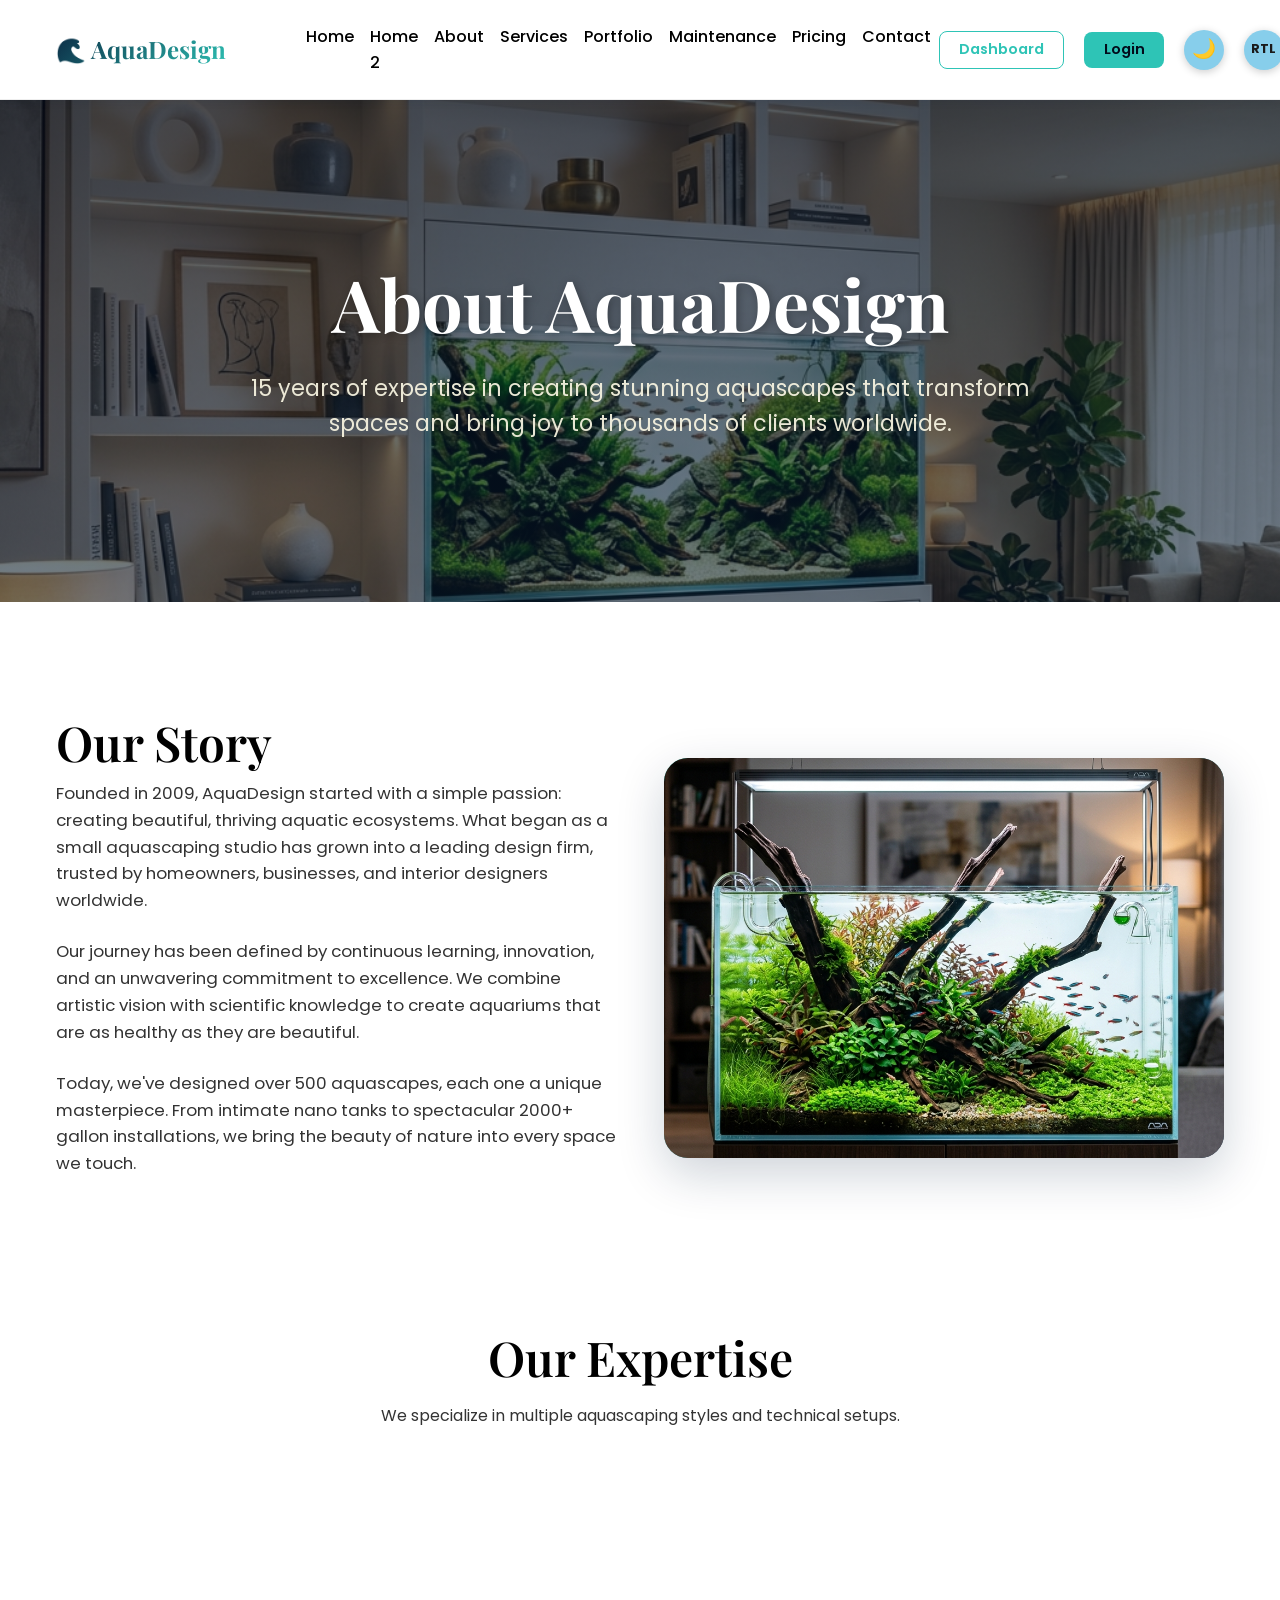
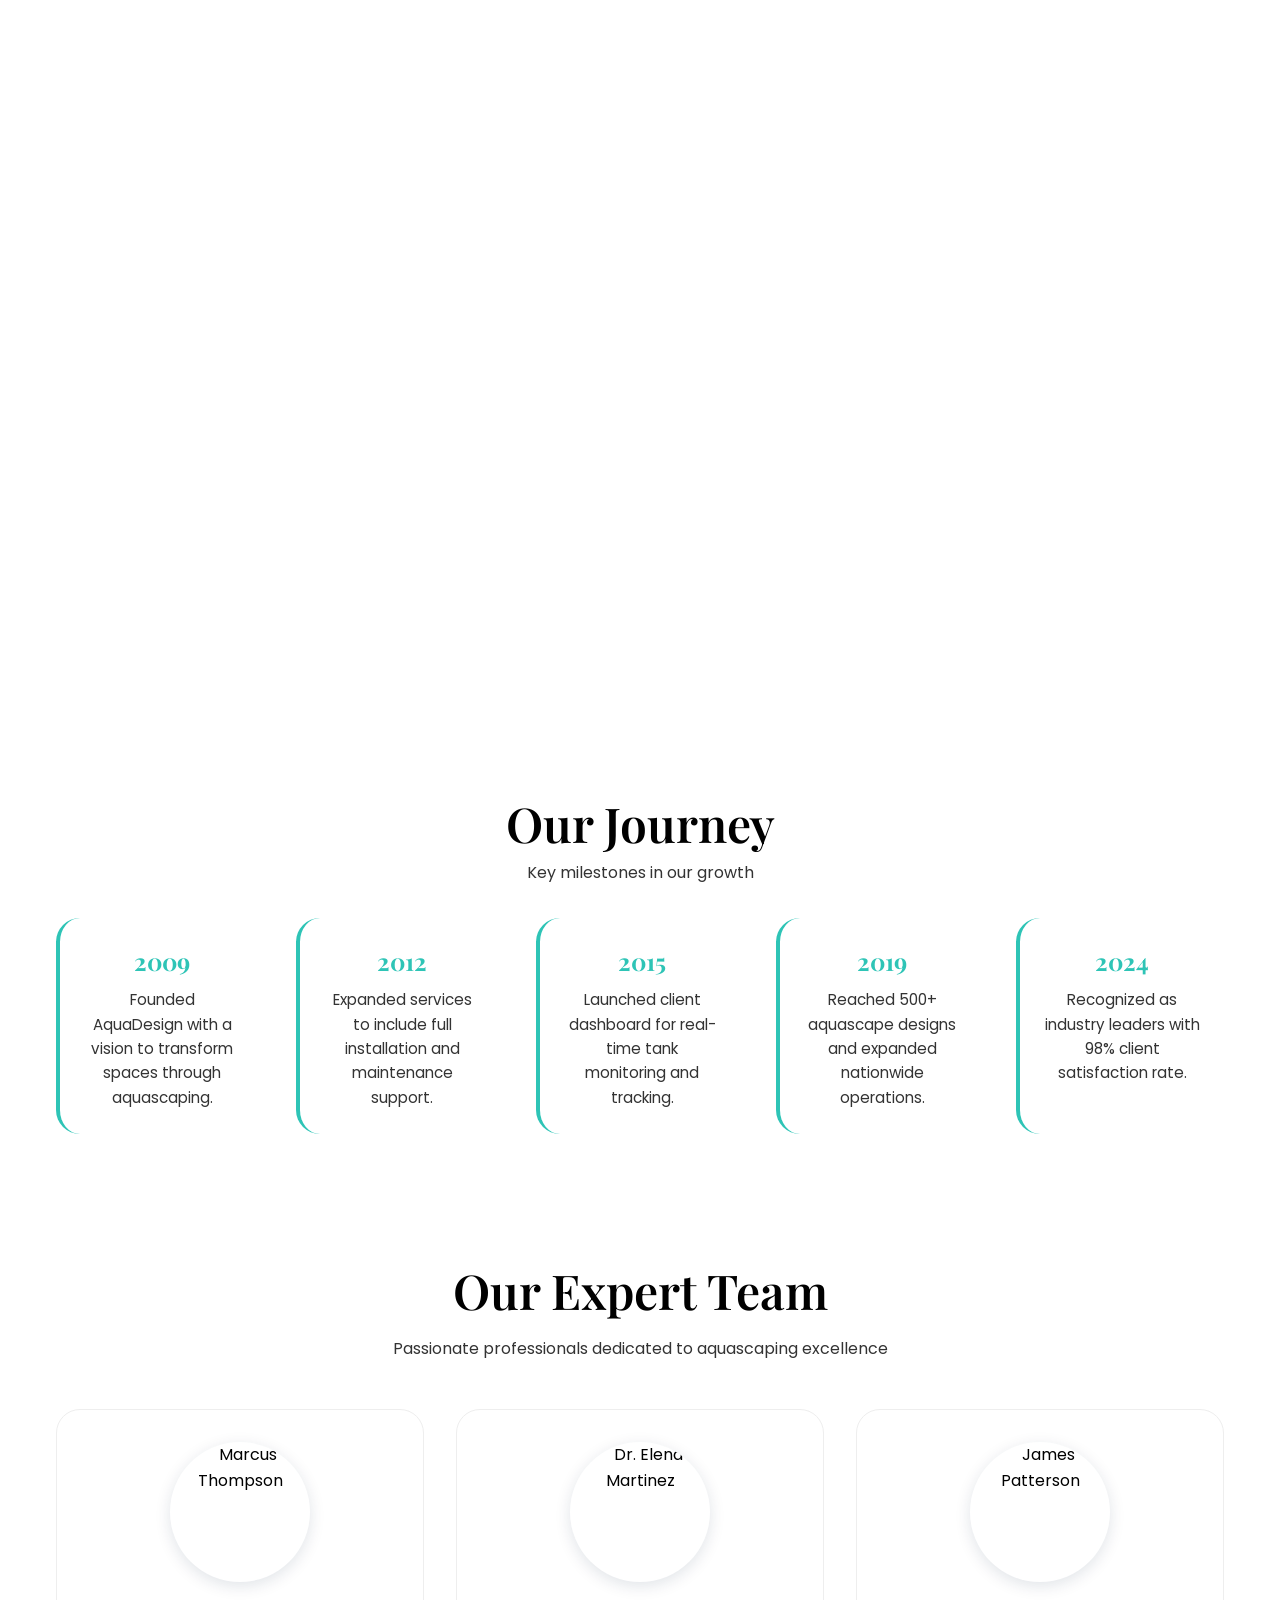
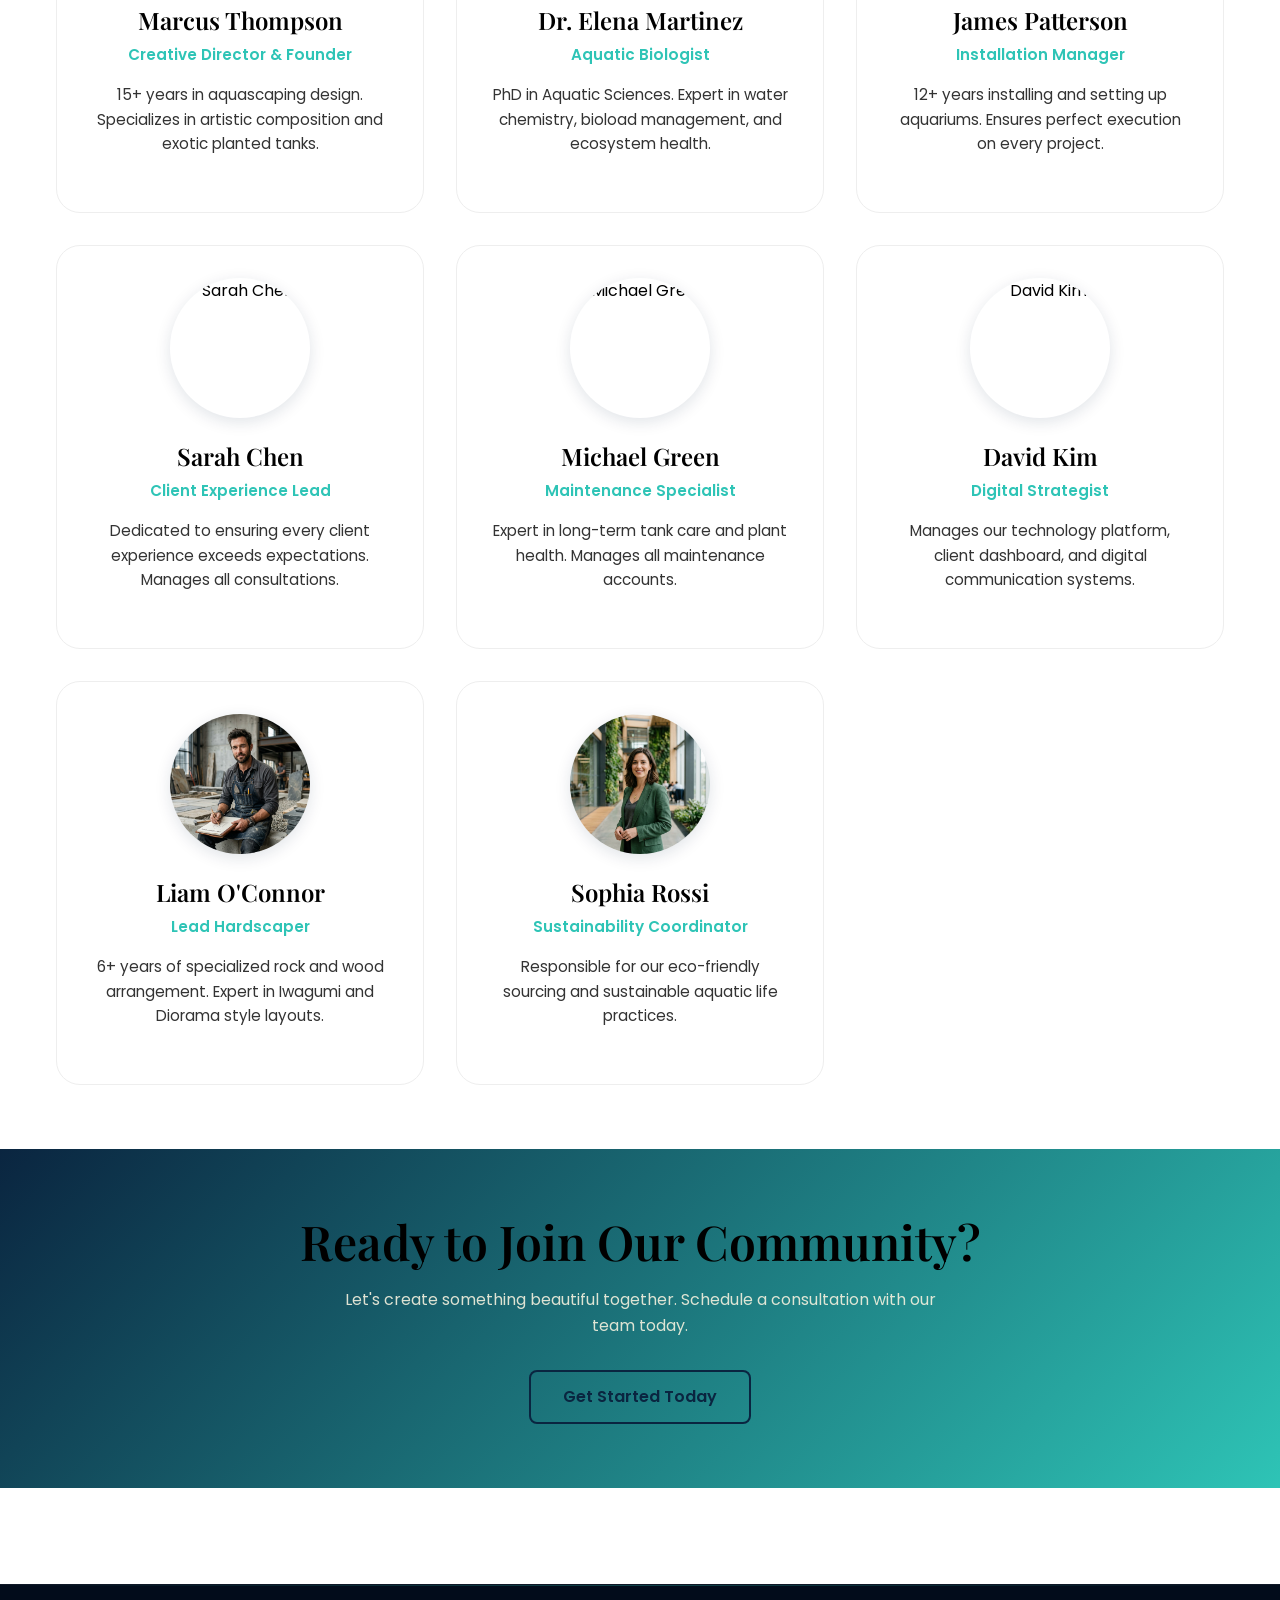
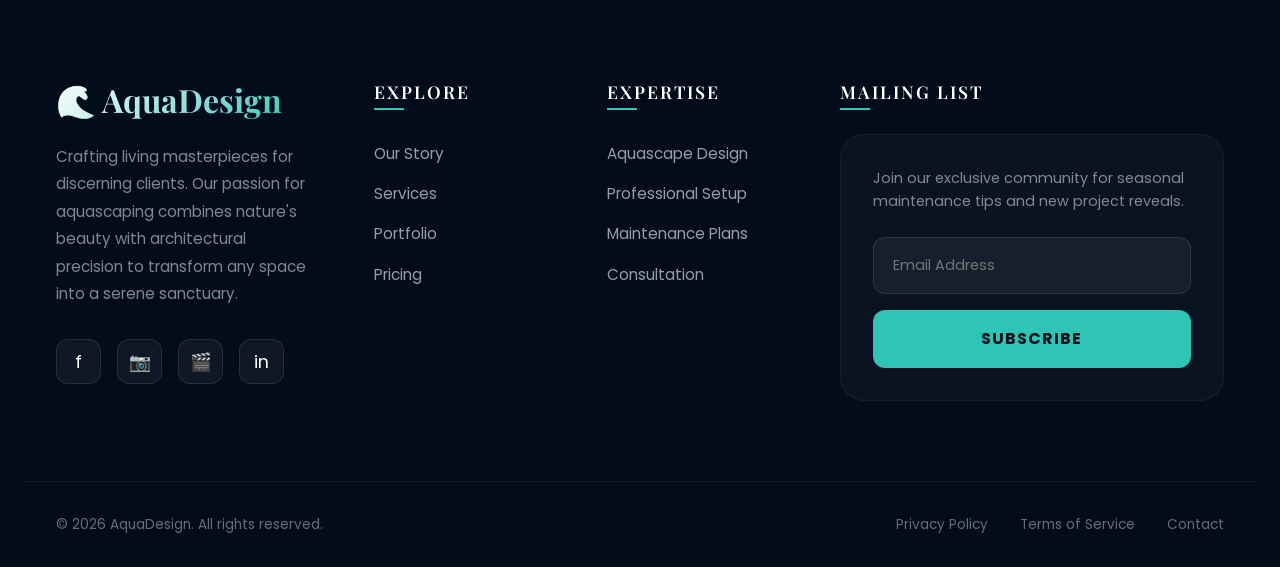
==== pages/about.html @ 737cfae7 "feat: implement client dashboard and expand project site with new pages, assets, and documentation" ====
<!DOCTYPE html>
<html lang="en">

<head>
  <meta charset="UTF-8">
  <meta name="viewport" content="width=device-width, initial-scale=1.0">
  <title>About Us | AquaDesign - Aquascaping Experts</title>
  <link href="https://cdn.jsdelivr.net/npm/bootstrap@5.3.0/dist/css/bootstrap.min.css" rel="stylesheet">
  <link
    href="https://fonts.googleapis.com/css2?family=Playfair+Display:wght@400;600;700&family=Poppins:wght@400;500;600;700&display=swap"
    rel="stylesheet">
  <link rel="stylesheet" href="../assets/css/style.css">

  <style>
    .about-hero {
      background-image: linear-gradient(rgba(2, 12, 27, 0.7), rgba(10, 37, 64, 0.5)), url('../assets/img/hero-about.png');
      background-size: cover;
      background-position: center;
      background-attachment: fixed;
      color: white;
      padding: 10rem 2rem;
      text-align: center;
      margin-bottom: 3rem;
      min-height: 50vh;
      display: flex;
      flex-direction: column;
      align-items: center;
      justify-content: center;
    }

    .about-hero h1 {
      color: white;
      font-size: clamp(2.5rem, 6vw, 4.5rem);
      margin-bottom: 1.5rem;
      font-weight: 700;
      text-shadow: 2px 2px 10px rgba(0, 0, 0, 0.3);
    }

    .about-hero p {
      color: rgba(244, 241, 222, 0.95);
      font-size: clamp(1.1rem, 2vw, 1.4rem);
      max-width: 800px;
      margin: 0 auto;
      line-height: 1.6;
    }

    .about-section {
      padding: 4rem 2rem;
    }

    .about-grid {
      display: grid;
      grid-template-columns: 1fr 1fr;
      gap: 3rem;
      align-items: center;
    }

    @media (max-width: 768px) {
      .about-grid {
        grid-template-columns: 1fr;
        gap: 2rem;
      }
    }

    .about-image {
      width: 100%;
      height: 400px;
      background: linear-gradient(135deg, #2EC4B6 0%, #0A2540 100%);
      border-radius: var(--radius-lg);
      display: flex;
      align-items: center;
      justify-content: center;
      color: white;
      font-size: 3rem;
      box-shadow: var(--shadow-xl);
      overflow: hidden;
    }

    .team-grid {
      display: grid;
      grid-template-columns: repeat(auto-fit, minmax(280px, 1fr));
      gap: 2rem;
      margin-top: 3rem;
    }

    .team-member {
      background: var(--card-bg);
      border-radius: var(--radius-lg);
      padding: 2rem;
      text-align: center;
      border: 1px solid var(--border-color);
      transition: all 0.3s ease;
    }

    .team-member:hover {
      transform: translateY(-8px);
      box-shadow: var(--shadow-lg);
    }

    .team-avatar {
      width: 140px;
      height: 140px;
      margin: 0 auto 1.5rem;
      border-radius: 50%;
      overflow: hidden;
      box-shadow: var(--shadow-md);
      background: var(--bg-secondary);
      border: 3px solid var(--aqua-teal-light);
    }

    .team-avatar img {
      width: 100%;
      height: 100%;
      object-fit: cover;
      display: block;
    }

    .team-member h4 {
      margin-bottom: 0.5rem;
    }

    .team-role {
      color: var(--aqua-teal);
      font-weight: 600;
      margin-bottom: 1rem;
      font-size: 0.95rem;
    }

    .timeline-horizontal {
      display: grid;
      grid-template-columns: repeat(auto-fit, minmax(200px, 1fr));
      gap: 2rem;
      margin-top: 2rem;
    }

    .timeline-dot {
      background: var(--card-bg);
      border-radius: var(--radius-lg);
      padding: 1.5rem;
      text-align: center;
      border-left: 4px solid var(--aqua-teal);
      transition: all 0.3s ease;
    }

    .timeline-dot:hover {
      transform: translateY(-5px);
      box-shadow: var(--shadow-md);
    }

    .timeline-year {
      font-family: var(--font-display);
      font-size: 1.5rem;
      color: var(--aqua-teal);
      font-weight: bold;
      margin-bottom: 0.5rem;
    }

    .values-grid {
      display: grid;
      grid-template-columns: repeat(auto-fit, minmax(250px, 1fr));
      gap: 2rem;
      margin-top: 3rem;
    }

    .value-card {
      background: var(--bg-secondary);
      padding: 2rem;
      border-radius: var(--radius-lg);
      border: 1px solid var(--border-color);
    }

    .value-icon {
      font-size: 2.5rem;
      margin-bottom: 1rem;
    }

    .value-card h4 {
      margin-bottom: 0.5rem;
    }
  </style>
</head>

<body>

  <!-- Navbar -->
  <nav class="navbar navbar-expand-lg navbar-light">
    <div class="container-custom">
      <a class="navbar-brand" href="../index.html">🌊 AquaDesign</a>
      <button class="navbar-toggler" type="button" data-bs-toggle="collapse" data-bs-target="#navbarNav">
        <span class="navbar-toggler-icon"></span>
      </button>
      <div class="collapse navbar-collapse" id="navbarNav">
        <ul class="navbar-nav ms-4">
          <li class="nav-item">
            <a class="nav-link" href="../index.html">Home</a>
          </li>
          <li class="nav-item">
            <a class="nav-link" href="home2.html">Home 2</a>
          </li>
          <li class="nav-item">
            <a class="nav-link active" href="about.html">About</a>
          </li>
          <li class="nav-item">
            <a class="nav-link" href="services.html">Services</a>
          </li>
          <li class="nav-item">
            <a class="nav-link" href="portfolio.html">Portfolio</a>
          </li>
          <li class="nav-item">
            <a class="nav-link" href="maintenance.html">Maintenance</a>
          </li>
          <li class="nav-item">
            <a class="nav-link" href="pricing.html">Pricing</a>
          </li>
          <li class="nav-item">
            <a class="nav-link" href="contact.html">Contact</a>
          </li>
        </ul>
        <div class="nav-utility">
          <a href="dashboard.html" class="btn-dashboard-nav">Dashboard</a>
          <a href="login.html" class="btn-login-nav">Login</a>
          <button class="theme-toggle" title="Toggle Theme">☀️</button>
          <button class="rtl-toggle" title="Toggle RTL">RTL</button>
        </div>
      </div>
    </div>
  </nav>

  <!-- Hero -->
  <section class="about-hero">
    <div class="container-custom">
      <h1>About AquaDesign</h1>
      <p>15 years of expertise in creating stunning aquascapes that transform spaces and bring joy to thousands of
        clients worldwide.</p>
    </div>
  </section>

  <!-- Our Story -->
  <section class="about-section">
    <div class="container-custom">
      <div class="about-grid">
        <div>
          <h2>Our Story</h2>
          <p style="color: var(--text-secondary); font-size: 1.05rem;">
            Founded in 2009, AquaDesign started with a simple passion: creating beautiful, thriving aquatic ecosystems.
            What began as a small aquascaping studio has grown into a leading design firm, trusted by homeowners,
            businesses, and interior designers worldwide.
          </p>
          <p style="color: var(--text-secondary); font-size: 1.05rem;">
            Our journey has been defined by continuous learning, innovation, and an unwavering commitment to excellence.
            We combine artistic vision with scientific knowledge to create aquariums that are as healthy as they are
            beautiful.
          </p>
          <p style="color: var(--text-secondary); font-size: 1.05rem;">
            Today, we've designed over 500 aquascapes, each one a unique masterpiece. From intimate nano tanks to
            spectacular 2000+ gallon installations, we bring the beauty of nature into every space we touch.
          </p>
        </div>
        <div class="about-image">
          <img src="../assets/img/service-aquascaping.png" alt="Our Legacy"
            style="width: 100%; height: 100%; object-fit: cover; border-radius: 1rem;">
        </div>
      </div>
    </div>
  </section>

  <!-- Expertise -->
  <section class="about-section" style="background: var(--bg-secondary);">
    <div class="container-custom">
      <h2 style="text-align: center; margin-bottom: 1rem;">Our Expertise</h2>
      <p
        style="text-align: center; color: var(--text-secondary); margin-bottom: 3rem; max-width: 600px; margin-left: auto; margin-right: auto;">
        We specialize in multiple aquascaping styles and technical setups.
      </p>

      <div style="display: grid; grid-template-columns: repeat(auto-fit, minmax(250px, 1fr)); gap: 2rem;">
        <div class="card">
          <div style="font-size: 2rem; margin-bottom: 1rem;">🌿</div>
          <h5>Planted Tanks</h5>
          <p style="font-size: 0.95rem;">Expert design and CO2 management for lush, thriving planted aquariums from nano
            to large formats.</p>
        </div>

        <div class="card">
          <div style="font-size: 2rem; margin-bottom: 1rem;">🌿</div>
          <h5>Hardscape Design</h5>
          <p style="font-size: 0.95rem;">Beautiful rocky landscapes with driftwood and stone. Japanese style, Dutch
            style, and nature-inspired layouts.</p>
        </div>

        <div class="card">
          <div style="font-size: 2rem; margin-bottom: 1rem;">🌊</div>
          <h5>Aquatic Systems</h5>
          <p style="font-size: 0.95rem;">Complete knowledge of filtration, circulation, lighting, and water chemistry
            for optimal tank health.</p>
        </div>

        <div class="card">
          <div style="font-size: 2rem; margin-bottom: 1rem;">🌿</div>
          <h5>Bioload Management</h5>
          <p style="font-size: 0.95rem;">Expert stocking recommendations and biological balance for thriving aquatic
            ecosystems.</p>
        </div>

        <div class="card">
          <div style="font-size: 2rem; margin-bottom: 1rem;">🔬</div>
          <h5>Water Chemistry</h5>
          <p style="font-size: 0.95rem;">Advanced understanding of pH, hardness, nutrients, and water parameters for
            specific aquatic needs.</p>
        </div>

        <div class="card">
          <div style="font-size: 2rem; margin-bottom: 1rem;">🎨</div>
          <h5>Aesthetic Design</h5>
          <p style="font-size: 0.95rem;">Artistic composition using color, texture, and spatial design principles to
            create visual masterpieces.</p>
        </div>

        <div class="card">
          <div style="font-size: 2rem; margin-bottom: 1rem;">🦎</div>
          <h5>Paludarium Design</h5>
          <p style="font-size: 0.95rem;">Creating semi-aquatic environments that combine terrestrial plants with tranquil
            underwater landscapes.</p>
        </div>

        <div class="card">
          <div style="font-size: 2rem; margin-bottom: 1rem;">🫧</div>
          <h5>Marine Ecosystems</h5>
          <p style="font-size: 0.95rem;">Specialized setups for saltwater environments, focusing on coral health and
            marine biological balance.</p>
        </div>
      </div>
    </div>
  </section>

  <!-- Timeline -->
  <section class="about-section">
    <div class="container-custom">
      <h2 style="text-align: center; margin-bottom: 0.5rem;">Our Journey</h2>
      <p style="text-align: center; color: var(--text-secondary); margin-bottom: 2rem;">Key milestones in our growth</p>

      <div class="timeline-horizontal">
        <div class="timeline-dot">
          <div class="timeline-year">2009</div>
          <p style="margin-bottom: 0; font-size: 0.95rem;">Founded AquaDesign with a vision to transform spaces through
            aquascaping.</p>
        </div>
        <div class="timeline-dot">
          <div class="timeline-year">2012</div>
          <p style="margin-bottom: 0; font-size: 0.95rem;">Expanded services to include full installation and
            maintenance support.</p>
        </div>
        <div class="timeline-dot">
          <div class="timeline-year">2015</div>
          <p style="margin-bottom: 0; font-size: 0.95rem;">Launched client dashboard for real-time tank monitoring and
            tracking.</p>
        </div>
        <div class="timeline-dot">
          <div class="timeline-year">2019</div>
          <p style="margin-bottom: 0; font-size: 0.95rem;">Reached 500+ aquascape designs and expanded nationwide
            operations.</p>
        </div>
        <div class="timeline-dot">
          <div class="timeline-year">2024</div>
          <p style="margin-bottom: 0; font-size: 0.95rem;">Recognized as industry leaders with 98% client satisfaction
            rate.</p>
        </div>
      </div>
    </div>
  </section>


  <!-- Team -->
  <section class="about-section">
    <div class="container-custom">
      <h2 style="text-align: center; margin-bottom: 1rem;">Our Expert Team</h2>
      <p style="text-align: center; color: var(--text-secondary); margin-bottom: 3rem;">Passionate professionals
        dedicated to aquascaping excellence</p>

      <div class="team-grid">
        <div class="team-member">
          <div class="team-avatar">
            <img
              src="https://images.unsplash.com/photo-1507003211169-0a1dd7228f2d?auto=format&fit=crop&w=400&h=400&q=80"
              alt="Marcus Thompson">
          </div>
          <h4>Marcus Thompson</h4>
          <div class="team-role">Creative Director & Founder</div>
          <p style="color: var(--text-secondary); font-size: 0.95rem;">15+ years in aquascaping design. Specializes in
            artistic composition and exotic planted tanks.</p>
        </div>

        <div class="team-member">
          <div class="team-avatar">
            <img
              src="https://images.unsplash.com/photo-1573496359142-b8d87734a5a2?auto=format&fit=crop&w=400&h=400&q=80"
              alt="Dr. Elena Martinez">
          </div>
          <h4>Dr. Elena Martinez</h4>
          <div class="team-role">Aquatic Biologist</div>
          <p style="color: var(--text-secondary); font-size: 0.95rem;">PhD in Aquatic Sciences. Expert in water
            chemistry, bioload management, and ecosystem health.</p>
        </div>

        <div class="team-member">
          <div class="team-avatar">
            <img
              src="https://images.unsplash.com/photo-1500648767791-00dcc994a43e?auto=format&fit=crop&w=400&h=400&q=80"
              alt="James Patterson">
          </div>
          <h4>James Patterson</h4>
          <div class="team-role">Installation Manager</div>
          <p style="color: var(--text-secondary); font-size: 0.95rem;">12+ years installing and setting up aquariums.
            Ensures perfect execution on every project.</p>
        </div>

        <div class="team-member">
          <div class="team-avatar">
            <img
              src="https://images.unsplash.com/photo-1580489944761-15a19d654956?auto=format&fit=crop&w=400&h=400&q=80"
              alt="Sarah Chen">
          </div>
          <h4>Sarah Chen</h4>
          <div class="team-role">Client Experience Lead</div>
          <p style="color: var(--text-secondary); font-size: 0.95rem;">Dedicated to ensuring every client experience
            exceeds expectations. Manages all consultations.</p>
        </div>

        <div class="team-member">
          <div class="team-avatar">
            <img
              src="https://images.unsplash.com/photo-1472099645785-5658abf4ff4e?auto=format&fit=crop&w=400&h=400&q=80"
              alt="Michael Green">
          </div>
          <h4>Michael Green</h4>
          <div class="team-role">Maintenance Specialist</div>
          <p style="color: var(--text-secondary); font-size: 0.95rem;">Expert in long-term tank care and plant health.
            Manages all maintenance accounts.</p>
        </div>

        <div class="team-member">
          <div class="team-avatar">
            <img
              src="https://images.unsplash.com/photo-1519085360753-af0119f7cbe7?auto=format&fit=crop&w=400&h=400&q=80"
              alt="David Kim">
          </div>
          <h4>David Kim</h4>
          <div class="team-role">Digital Strategist</div>
          <p style="color: var(--text-secondary); font-size: 0.95rem;">Manages our technology platform, client
            dashboard, and digital communication systems.</p>
        </div>

        <div class="team-member">
          <div class="team-avatar">
            <img src="../assets/img/team-liam.png" alt="Liam O'Connor">
          </div>
          <h4>Liam O'Connor</h4>
          <div class="team-role">Lead Hardscaper</div>
          <p style="color: var(--text-secondary); font-size: 0.95rem;">6+ years of specialized rock and wood
            arrangement. Expert in Iwagumi and Diorama style layouts.</p>
        </div>

        <div class="team-member">
          <div class="team-avatar">
            <img src="../assets/img/team-sophia.png" alt="Sophia Rossi">
          </div>
          <h4>Sophia Rossi</h4>
          <div class="team-role">Sustainability Coordinator</div>
          <p style="color: var(--text-secondary); font-size: 0.95rem;">Responsible for our eco-friendly sourcing and
            sustainable aquatic life practices.</p>
        </div>
      </div>
    </div>
  </section>

  <!-- CTA -->
  <section
    style="background: linear-gradient(135deg, #0A2540 0%, #2EC4B6 100%); padding: 4rem 2rem; color: white; text-align: center;">
    <div class="container-custom">
      <h2 style="color: var(--text-primary); margin-bottom: 1rem;">Ready to Join Our Community?</h2>
      <p
        style="color: rgba(244, 241, 222, 0.9); margin-bottom: 2rem; max-width: 600px; margin-left: auto; margin-right: auto;">
        Let's create something beautiful together. Schedule a consultation with our team today.
      </p>
      <a href="pages/contact.html" class="btn btn-white">Get Started Today</a>
    </div>
  </section>

  <!-- Footer -->
  <footer class="fade-in">
    <div class="container-custom">
      <div class="footer-grid">
        <!-- Brand Section -->
        <div class="footer-brand">
          <a href="../index.html" style="text-decoration: none;">
            <h2>🌊 AquaDesign</h2>
          </a>
          <p>
            Crafting living masterpieces for discerning clients. Our passion for aquascaping combines nature's beauty
            with architectural precision to transform any space into a serene sanctuary.
          </p>
          <div class="social-icons-v2">
            <a href="#" class="social-icon-v2" title="Facebook">f</a>
            <a href="#" class="social-icon-v2" title="Instagram">📷</a>
            <a href="#" class="social-icon-v2" title="YouTube">🎬</a>
            <a href="#" class="social-icon-v2" title="LinkedIn">in</a>
          </div>
        </div>

        <!-- Quick Links -->
        <div class="footer-section">
          <h4>Explore</h4>
          <ul class="footer-links">
            <li><a href="about.html" class="footer-link">Our Story</a></li>
            <li><a href="services.html" class="footer-link">Services</a></li>
            <li><a href="portfolio.html" class="footer-link">Portfolio</a></li>
            <li><a href="pricing.html" class="footer-link">Pricing</a></li>
          </ul>
        </div>

        <!-- Services -->
        <div class="footer-section">
          <h4>Expertise</h4>
          <ul class="footer-links">
            <li><a href="services.html" class="footer-link">Aquascape Design</a></li>
            <li><a href="services.html" class="footer-link">Professional Setup</a></li>
            <li><a href="maintenance.html" class="footer-link">Maintenance Plans</a></li>
            <li><a href="services.html" class="footer-link">Consultation</a></li>
          </ul>
        </div>

        <!-- Newsletter -->
        <div class="footer-section">
          <h4>Mailing List</h4>
          <div class="newsletter-v2">
            <p>Join our exclusive community for seasonal maintenance tips and new project reveals.</p>
            <form class="newsletter-form-v2">
              <input type="email" placeholder="Email Address" required>
              <button type="submit">Subscribe</button>
            </form>
          </div>
        </div>
      </div>

      <div class="footer-bottom-v2">
        <p>&copy; 2026 AquaDesign. All rights reserved.</p>
        <div class="footer-legal-links">
          <a href="#" class="footer-legal-link">Privacy Policy</a>
          <a href="#" class="footer-legal-link">Terms of Service</a>
          <a href="contact.html" class="footer-legal-link">Contact</a>
        </div>
      </div>
    </div>
  </footer>

  <script src="https://cdn.jsdelivr.net/npm/bootstrap@5.3.0/dist/js/bootstrap.bundle.min.js"></script>
  <script src="../assets/js/script.js"></script>
</body>

</html>
---- assets/css/style.css ----
/* ============================================
   AQUASCAPING & CUSTOM AQUARIUM DESIGN
   Premium CSS Master Stylesheet
   ============================================ */

/* ============================================
   1. CSS VARIABLES & ROOT CONFIGURATION
   ============================================ */

:root {
  /* Primary Color Palette */
  --primary-dark: #0A2540;
  --primary-blue: #1a4d6d;
  --aqua-teal: #2EC4B6;
  --aqua-light: #6eddd8;
  --soft-sand: #FFFFFF;
  --coral-accent: #FF7F50;
  --dark-navy: #020C1B;
  --white-pure: #FFFFFF;
  --gray-light: #F8F7F4;
  --gray-medium: #D3D0CB;
  --gray-dark: #4A4A4A;

  /* Gradients */
  --gradient-aqua: linear-gradient(135deg, #0A2540 0%, #2EC4B6 100%);
  --gradient-sunset: linear-gradient(135deg, #FF7F50 0%, #FF6B35 100%);
  --gradient-dark: linear-gradient(135deg, #000000 0%, #0A2540 100%);
  --gradient-light: linear-gradient(135deg, #FFFFFF 0%, #F8F9FA 100%);

  /* Typography */
  --font-display: 'Playfair Display', 'Cinzel', Georgia, serif;
  --font-body: 'Poppins', 'Inter', -apple-system, BlinkMacSystemFont, 'Segoe UI', sans-serif;

  /* Spacing */
  --spacing-xs: 0.5rem;
  --spacing-sm: 1rem;
  --spacing-md: 1.5rem;
  --spacing-lg: 2rem;
  --spacing-xl: 3rem;
  --spacing-2xl: 4rem;
  --spacing-3xl: 6rem;

  /* Border Radius */
  --radius-sm: 0.5rem;
  --radius-md: 1rem;
  --radius-lg: 1.5rem;
  --radius-xl: 2rem;

  /* Shadows */
  --shadow-sm: 0 2px 8px rgba(10, 37, 64, 0.08);
  --shadow-md: 0 4px 16px rgba(10, 37, 64, 0.12);
  --shadow-lg: 0 8px 32px rgba(10, 37, 64, 0.15);
  --shadow-xl: 0 16px 48px rgba(10, 37, 64, 0.2);
  --shadow-glass: 0 8px 32px 0 rgba(31, 38, 135, 0.15);

  /* Transitions */
  --transition-fast: 0.2s ease-in-out;
  --transition-normal: 0.3s ease-in-out;
  --transition-slow: 0.5s ease-in-out;

  /* Z-Index */
  --z-dropdown: 1000;
  --z-sticky: 1020;
  --z-fixed: 1030;
  --z-modal: 1040;
  --z-popover: 1050;
  --z-tooltip: 1070;
}

/* Dark Mode Variables */
[data-theme="dark"] {
  --bg-primary: #000000;
  --bg-secondary: #000000;
  --bg-tertiary: #000000;
  --text-primary: #FFFFFF;
  --text-secondary: #CCCCCC;
  --text-tertiary: #AAAAAA;
  --border-color: #222222;
  --card-bg: #000000;
  --input-bg: #111111;
}

/* Light Mode Variables */
[data-theme="light"] {
  --bg-primary: #FFFFFF;
  --bg-secondary: #FFFFFF;
  --bg-tertiary: #FFFFFF;
  --text-primary: #000000;
  --text-secondary: #333333;
  --text-tertiary: #666666;
  --border-color: #EEEEEE;
  --card-bg: #FFFFFF;
  --input-bg: #FFFFFF;
}

/* ============================================
   2. BASE STYLES & RESET
   ============================================ */

*,
*::before,
*::after {
  margin: 0;
  padding: 0;
  box-sizing: border-box;
}

html {
  scroll-behavior: smooth;
  font-size: 16px;
}

body {
  font-family: var(--font-body);
  background-color: var(--bg-primary);
  color: var(--text-primary);
  transition: background-color var(--transition-normal), color var(--transition-normal);
  line-height: 1.6;
  overflow-x: hidden;
}

h1,
h2,
h3,
h4,
h5,
h6 {
  font-family: var(--font-display);
  font-weight: 600;
  line-height: 1.2;
  color: var(--text-primary);
}

h1 {
  font-size: clamp(2rem, 5vw, 3.5rem);
}

h2 {
  font-size: clamp(1.75rem, 4vw, 3rem);
}

h3 {
  font-size: clamp(1.5rem, 3vw, 2.25rem);
}

h4 {
  font-size: 1.5rem;
}

h5 {
  font-size: 1.25rem;
}

h6 {
  font-size: 1rem;
}

p {
  margin-bottom: var(--spacing-md);
  color: var(--text-secondary);
  font-size: 1rem;
}

a {
  color: var(--aqua-teal);
  text-decoration: none;
  transition: color var(--transition-fast);
}

.white-text {
  color: var(--white-pure) !important;
}

a:hover {
  color: var(--coral-accent);
}

/* ============================================
   3. UTILITY CLASSES
   ============================================ */

.container-custom {
  max-width: 1400px;
  margin: 0 auto;
  padding: 0 var(--spacing-md);
}

.section-padding {
  padding: var(--spacing-3xl) var(--spacing-md);
}

@media (max-width: 768px) {
  .section-padding {
    padding: var(--spacing-2xl) var(--spacing-md);
  }
}

.gradient-text {
  background: linear-gradient(135deg, var(--aqua-teal) 0%, var(--coral-accent) 100%);
  -webkit-background-clip: text;
  -webkit-text-fill-color: transparent;
  background-clip: text;
}

.gradient-bg {
  background: var(--gradient-aqua);
  color: var(--white-pure);
}

.glass-effect {
  background: rgba(244, 241, 222, 0.1);
  backdrop-filter: blur(10px);
  border: 1px solid rgba(46, 196, 182, 0.2);
  border-radius: var(--radius-lg);
}

[data-theme="dark"] .glass-effect {
  background: rgba(10, 37, 64, 0.3);
  border: 1px solid rgba(46, 196, 182, 0.15);
}

.fade-in {
  animation: fadeIn var(--transition-normal) ease-in-out forwards;
  opacity: 0;
}

.fade-in-up {
  animation: fadeInUp var(--transition-normal) ease-in-out forwards;
  opacity: 0;
  transform: translateY(20px);
}

.fade-in-left {
  animation: fadeInLeft var(--transition-normal) ease-in-out forwards;
  opacity: 0;
  transform: translateX(-20px);
}

.fade-in-right {
  animation: fadeInRight var(--transition-normal) ease-in-out forwards;
  opacity: 0;
  transform: translateX(20px);
}

@keyframes fadeIn {
  to {
    opacity: 1;
  }
}

@keyframes fadeInUp {
  to {
    opacity: 1;
    transform: translateY(0);
  }
}

@keyframes fadeInLeft {
  to {
    opacity: 1;
    transform: translateX(0);
  }
}

@keyframes fadeInRight {
  to {
    opacity: 1;
    transform: translateX(0);
  }
}

@keyframes float {

  0%,
  100% {
    transform: translateY(0);
  }

  50% {
    transform: translateY(-15px);
  }
}

@keyframes shimmer {
  0% {
    background-position: -1000px 0;
  }

  100% {
    background-position: 1000px 0;
  }
}

.water-wave {
  animation: waterWave 3s ease-in-out infinite;
}

@keyframes waterWave {

  0%,
  100% {
    transform: translateY(0);
  }

  50% {
    transform: translateY(-5px);
  }
}

/* ============================================
   4. NAVIGATION & HEADER
   ============================================ */

.navbar {
  backdrop-filter: blur(10px);
  padding: 1rem var(--spacing-lg);
  position: sticky;
  top: 0;
  z-index: var(--z-sticky);
  box-shadow: var(--shadow-sm);
  transition: all var(--transition-normal);
  border-bottom: 1px solid var(--border-color);
}

/* Theme Specific Backgrounds */
[data-theme="dark"] .navbar {
  background: #000000 !important;
}

[data-theme="light"] .navbar {
  background: #FFFFFF !important;
}

.navbar .container-custom {
  display: flex;
  align-items: center;
  justify-content: flex-start;
  gap: 2rem;
}

.navbar-nav {
  list-style: none;
  padding: 0;
  margin: 0;
}

.navbar-brand {
  font-family: var(--font-display);
  font-size: 1.5rem;
  font-weight: 700;
  background: var(--gradient-aqua);
  -webkit-background-clip: text;
  -webkit-text-fill-color: transparent;
  background-clip: text;
}

.nav-link {
  font-weight: 500;
  color: var(--text-primary) !important;
  transition: all var(--transition-fast);
  position: relative;
  padding: 0.5rem 0.8rem;
}

.nav-link::after {
  content: '';
  position: absolute;
  bottom: 0;
  left: 0;
  width: 0;
  height: 2px;
  background: var(--aqua-teal);
  transition: width var(--transition-fast);
}

.nav-link:hover::after,
.nav-link.active::after {
  width: 100%;
}

.nav-link:hover {
  color: var(--aqua-teal);
}

.navbar-toggler {
  border: none;
  padding: 0.25rem 0.5rem;
}

.navbar-toggler:focus {
  box-shadow: none;
  outline: 2px solid var(--aqua-teal);
}

.theme-toggle,
.rtl-toggle {
  background: #87CEEB;
  /* Vibrant Light Blue */
  border: none;
  border-radius: 50%;
  /* Perfect circle */
  width: 40px;
  height: 40px;
  padding: 0;
  cursor: pointer;
  font-size: 1.2rem;
  transition: all var(--transition-fast);
  display: flex;
  align-items: center;
  justify-content: center;
  color: #1A1A1A !important;
  /* Dark icons for high contrast */
  box-shadow: 0 2px 8px rgba(0, 0, 0, 0.2);
}

.theme-toggle:hover,
.rtl-toggle:hover {
  background: #60A5FA;
  /* Slightly deeper blue on hover */
  transform: scale(1.1) translateY(-2px);
  box-shadow: 0 4px 12px rgba(96, 165, 250, 0.4);
}

/* ============================================
   5. HERO SECTIONS
   ============================================ */

.hero {
  min-height: 100vh;
  display: flex;
  align-items: center;
  justify-content: center;
  position: relative;
  overflow: hidden;
  padding: var(--spacing-xl) var(--spacing-md);
  /* Remove background here so ::before is visible at z-index: -1 */
  background: transparent;
}

.hero::before {
  content: '';
  position: absolute;
  top: 0;
  left: 0;
  right: 0;
  bottom: 0;
  /* Include the solid navy fallback in the gradient itself */
  background: var(--dark-navy);
  background-image: linear-gradient(rgba(2, 12, 27, 0.6), rgba(10, 37, 64, 0.4)),
    url('../img/hero-bg-v2.png');
  background-size: cover;
  background-position: center;
  background-attachment: fixed;
  z-index: -1;
  animation: heroZoom 20s infinite alternate ease-in-out;
}

@keyframes heroZoom {
  from {
    transform: scale(1);
  }

  to {
    transform: scale(1.1);
  }
}

.hero-content {
  text-align: center;
  z-index: 2;
  position: relative;
  /* Ensure it's visible even if parent animations have timing issues */
  opacity: 1 !important;
  visibility: visible !important;
}

.hero h1 {
  color: var(--white-pure);
  font-size: clamp(2.5rem, 8vw, 4rem);
  margin-bottom: var(--spacing-lg);
  line-height: 1.1;
}

.hero p {
  color: rgba(244, 241, 222, 0.9);
  font-size: clamp(1rem, 2vw, 1.25rem);
  margin-bottom: var(--spacing-xl);
  max-width: 600px;
  margin-left: auto;
  margin-right: auto;
}

.hero-image {
  position: absolute;
  top: 0;
  right: 0;
  bottom: 0;
  width: 50%;
  background-size: cover;
  background-position: center;
  opacity: 0.3;
  z-index: 0;
}

@media (max-width: 768px) {
  .hero {
    min-height: 80vh;
    padding: var(--spacing-2xl) var(--spacing-md);
  }

  .hero-image {
    width: 100%;
    opacity: 0.15;
  }
}

/* ============================================
   6. BUTTONS & CALL-TO-ACTION
   ============================================ */

/* Base Button Reset & Global styles */
button,
.btn,
.btn-auth,
.btn-social,
.filter-btn,
.sidebar-link,
.checkbox-btn {
  padding: var(--spacing-md) var(--spacing-lg);
  border-radius: var(--radius-md);
  font-weight: 600;
  font-family: var(--font-body);
  transition: all var(--transition-normal);
  border: none;
  cursor: pointer;
  display: inline-flex;
  align-items: center;
  justify-content: center;
  gap: 0.5rem;
  text-decoration: none;
  position: relative;
  overflow: hidden;
  z-index: 1;
}

/* Universal Hover Effect - The "Premium Touch" */
button:hover,
.btn:hover,
.btn-auth:hover,
.btn-social:hover,
.filter-btn:hover,
.sidebar-link:hover,
.checkbox-btn:hover {
  transform: translateY(-3px) scale(1.02);
  box-shadow: var(--shadow-lg);
  outline: none;
}

/* Universal Shimmer Effect */
button::before,
.btn::before,
.btn-auth::before,
.btn-social::before,
.filter-btn::before,
.sidebar-link::before,
.checkbox-btn::before {
  content: '';
  position: absolute;
  top: 0;
  left: -100%;
  width: 100%;
  height: 100%;
  background: linear-gradient(90deg,
      transparent,
      rgba(255, 255, 255, 0.2),
      transparent);
  transition: left 0.6s ease;
  z-index: -1;
}

button:hover::before,
.btn:hover::before,
.btn-auth:hover::before,
.btn-social:hover::before,
.filter-btn:hover::before,
.sidebar-link:hover::before,
.checkbox-btn:hover::before {
  left: 100%;
}

.btn-primary {
  background: var(--aqua-teal);
  color: var(--dark-navy);
  box-shadow: var(--shadow-md);
}

.btn-primary:hover {
  background: var(--aqua-light);
  box-shadow: 0 8px 25px rgba(46, 196, 182, 0.4);
}

.btn-secondary {
  background: var(--white-pure);
  color: var(--primary-dark);
  box-shadow: var(--shadow-md);
}

.btn-secondary:hover {
  background: var(--gray-light);
  box-shadow: 0 8px 25px rgba(255, 255, 255, 0.2);
}

.btn-outline {
  background: transparent;
  color: var(--primary-dark);
  border: 2px solid var(--primary-dark);
  box-shadow: none;
}

.btn-outline:hover {
  background: var(--primary-dark);
  color: var(--white-pure);
}

.btn-outline-light {
  background: transparent;
  color: var(--white-pure);
  border: 2px solid var(--white-pure);
}

.btn-outline-light:hover {
  background: var(--white-pure);
  color: var(--primary-dark);
}

/* Navbar Specific Button & Utility */
.nav-utility {
  display: flex !important;
  align-items: center !important;
  gap: 1.25rem;
  flex-wrap: nowrap;
  margin-left: auto;
}

.btn-login-nav {
  background: var(--aqua-teal) !important;
  color: var(--dark-navy) !important;
  padding: 0.4rem 1.2rem !important;
  font-weight: 600 !important;
  border-radius: var(--radius-sm);
  text-decoration: none !important;
  display: inline-flex !important;
  align-items: center;
  justify-content: center;
  font-size: 0.9rem;
  transition: all var(--transition-fast);
  border: none !important;
  white-space: nowrap;
  min-height: 36px;
}

.btn-login-nav:hover {
  background: var(--aqua-light) !important;
}

.btn-dashboard-nav {
  background: transparent !important;
  color: var(--aqua-teal) !important;
  padding: 0.4rem 1.2rem !important;
  font-weight: 600 !important;
  border-radius: var(--radius-sm);
  text-decoration: none !important;
  display: inline-flex !important;
  align-items: center;
  justify-content: center;
  font-size: 0.9rem;
  transition: all var(--transition-fast);
  border: 1px solid var(--aqua-teal) !important;
  white-space: nowrap;
  min-height: 36px;
}

.btn-dashboard-nav:hover {
  background: var(--aqua-teal) !important;
  color: var(--dark-navy) !important;
}

.btn-white {
  background: var(--white-pure);
  color: var(--primary-dark) !important;
}

.btn-white:hover {
  background: var(--gray-light);
}

/* ============================================
   7. CARD STYLES
   ============================================ */

.card {
  background: var(--card-bg);
  border: 1px solid var(--border-color);
  border-radius: var(--radius-lg);
  padding: var(--spacing-xl);
  transition: all var(--transition-normal);
  backdrop-filter: blur(5px);
  position: relative;
  overflow: hidden;
}

.card::before {
  content: '';
  position: absolute;
  top: 0;
  left: 0;
  right: 0;
  height: 3px;
  background: linear-gradient(90deg, var(--aqua-teal), var(--coral-accent));
  opacity: 0;
  transition: opacity var(--transition-normal);
}

.card:hover {
  transform: translateY(-8px);
  box-shadow: var(--shadow-lg);
}

.card:hover::before {
  opacity: 1;
}

.card-icon {
  font-size: 2.5rem;
  margin-bottom: var(--spacing-md);
  color: var(--aqua-teal);
}

.card-title {
  margin-bottom: var(--spacing-md);
  color: var(--text-primary);
}

.card-text {
  color: var(--text-secondary);
  margin-bottom: 0;
}

.service-card-img {
  width: 100%;
  height: 220px;
  border-radius: var(--radius-md);
  overflow: hidden;
  margin-bottom: var(--spacing-lg);
  box-shadow: var(--shadow-sm);
  background: var(--bg-tertiary);
  border: 1px solid var(--border-color);
}

.service-card-img img {
  width: 100%;
  height: 100%;
  object-fit: cover;
  transition: transform var(--transition-slow);
}

.service-item:hover .service-card-img img {
  transform: scale(1.1);
}

/* Background Image Card Utility */
.card-with-bg {
  position: relative;
  background-size: cover;
  background-position: center;
  min-height: 280px;
  display: flex;
  flex-direction: column;
  justify-content: flex-end;
  border: none;
  color: white !important;
}

.card-with-bg::after {
  content: '';
  position: absolute;
  top: 0;
  left: 0;
  right: 0;
  bottom: 0;
  background: linear-gradient(to bottom, rgba(0, 0, 0, 0.1) 0%, rgba(0, 0, 0, 0.8) 100%);
  z-index: 1;
}

.card-with-bg>* {
  position: relative;
  z-index: 2;
}

.card-with-bg h1,
.card-with-bg h2,
.card-with-bg h3,
.card-with-bg h4,
.card-with-bg p {
  color: white !important;
}

/* Background Mappings */
.bg-feature-custom-design {
  background-image: url('../img/feature-custom-design.png');
}

.bg-feature-installation {
  background-image: url('../img/feature-installation.png');
}

.bg-feature-maintenance {
  background-image: url('../img/feature-maintenance.png');
}

.bg-feature-dashboard {
  background-image: url('../img/feature-dashboard.png');
}

.bg-service-design {
  background-image: url('../img/card-design.png');
}

.bg-service-installation {
  background-image: url('../img/service-installation.png');
}

.bg-service-maintenance {
  background-image: url('../img/card-maintenance.png');
}

.bg-service-premium {
  background-image: url('../img/card-premium.png');
}

/* ============================================
   8. GALLERY & PORTFOLIO
   ============================================ */

.gallery-grid {
  display: grid;
  grid-template-columns: repeat(auto-fit, minmax(300px, 1fr));
  gap: var(--spacing-xl);
  margin-bottom: var(--spacing-2xl);
}

.gallery-item {
  position: relative;
  border-radius: var(--radius-lg);
  overflow: hidden;
  aspect-ratio: 4/3;
  cursor: pointer;
  group: true;
}

.gallery-item img {
  width: 100%;
  height: 100%;
  object-fit: cover;
  transition: transform var(--transition-normal);
}

.gallery-item:hover img {
  transform: scale(1.1);
}

.gallery-overlay {
  position: absolute;
  top: 0;
  left: 0;
  right: 0;
  bottom: 0;
  background: linear-gradient(135deg, rgba(10, 37, 64, 0.8) 0%, rgba(46, 196, 182, 0.6) 100%);
  opacity: 0;
  transition: opacity var(--transition-normal);
  display: flex;
  align-items: center;
  justify-content: center;
  color: var(--white-pure);
  text-align: center;
  padding: var(--spacing-lg);
}

.gallery-item:hover .gallery-overlay {
  opacity: 1;
}

.feature-icon {
  width: 64px;
  height: 64px;
  border-radius: 50%;
  display: flex;
  align-items: center;
  justify-content: center;
  margin-bottom: 1.5rem;
  transition: all 0.3s ease;
  color: white;
}

.feature-card:hover .feature-icon {
  transform: scale(1.1) rotate(5deg);
}

.bg-aqua {
  background-color: var(--aqua-teal);
}

.bg-coral {
  background-color: var(--coral-accent);
}

.bg-navy {
  background-color: var(--primary-dark);
}

.bg-aqua-light {
  background-color: var(--aqua-light);
}

.feature-icon svg {
  width: 32px;
  height: 32px;
}

.feature-card h4 {
  margin-bottom: 1rem;
  font-weight: 600;
}

/* ============================================
   7. INTERACTIVE OVERLAYS
   ============================================ */

/* ============================================
   9. TESTIMONIALS
   ============================================ */

.testimonial-section {
  position: relative;
  overflow: hidden;
  background: var(--bg-secondary);
}

.testimonial-section::before {
  content: '';
  position: absolute;
  top: 0;
  left: 0;
  right: 0;
  bottom: 0;
  background: radial-gradient(circle at center, rgba(46, 196, 182, 0.05) 0%, transparent 70%);
  pointer-events: none;
}

.testimonial-card {
  background: rgba(255, 255, 255, 0.02);
  backdrop-filter: blur(20px);
  -webkit-backdrop-filter: blur(20px);
  border: 1px solid rgba(255, 255, 255, 0.05);
  border-radius: calc(var(--radius-lg) * 1.5);
  padding: 3rem;
  display: flex !important;
  flex-direction: column;
  align-items: center;
  gap: 2.5rem;
  transition: all var(--transition-normal);
  position: relative;
  box-shadow: 0 15px 35px rgba(0, 0, 0, 0.1);
}

[data-theme="light"] .testimonial-card {
  background: rgba(255, 255, 255, 0.7);
  border: 1px solid rgba(0, 0, 0, 0.05);
  box-shadow: 0 15px 35px rgba(0, 0, 0, 0.05);
}

.testimonial-card::after {
  content: '"';
  position: absolute;
  top: 1rem;
  right: 2rem;
  font-size: 8rem;
  font-family: var(--font-display);
  color: var(--aqua-teal);
  opacity: 0.1;
  line-height: 1;
}

@media (min-width: 992px) {
  .testimonial-card {
    flex-direction: row;
    text-align: left;
    align-items: center;
    padding: 4rem;
  }
}

.testimonial-avatar {
  width: 140px;
  height: 140px;
  border-radius: 50%;
  overflow: hidden;
  flex-shrink: 0;
  border: 4px solid var(--aqua-teal);
  box-shadow: 0 8px 25px rgba(46, 196, 182, 0.2);
}

.testimonial-avatar img {
  width: 100%;
  height: 100%;
  object-fit: cover;
}

.testimonial-content {
  flex-grow: 1;
}

.stars {
  color: var(--coral-accent);
  margin-bottom: 1.5rem;
  font-size: 1.4rem;
  letter-spacing: 2px;
}

.testimonial-text {
  font-style: normal;
  font-family: var(--font-display);
  font-size: clamp(1.1rem, 2.5vw, 1.4rem);
  line-height: 1.6;
  margin-bottom: 2rem;
  color: var(--text-primary);
  position: relative;
}

.testimonial-meta {
  border-top: 1px solid var(--border-color);
  padding-top: 1.5rem;
}

.testimonial-author {
  font-weight: 700;
  font-size: 1.25rem;
  color: var(--text-primary);
  margin-bottom: 0.25rem;
}

.testimonial-role {
  font-size: 0.95rem;
  color: var(--aqua-teal);
  text-transform: uppercase;
  letter-spacing: 1px;
  font-weight: 600;
}

/* Redesigned Pagination Dots to Pills */
.testimonial-controls {
  display: flex;
  gap: 12px;
  justify-content: center;
  margin-top: 4rem;
}

.testimonial-dot {
  width: 12px;
  height: 12px;
  border-radius: 6px;
  border: none;
  background: var(--border-color);
  cursor: pointer;
  transition: all 0.4s cubic-bezier(0.175, 0.885, 0.32, 1.275);
}

.testimonial-dot.active {
  width: 40px;
  background: var(--aqua-teal);
  box-shadow: 0 4px 10px rgba(46, 196, 182, 0.3);
}

/* ============================================
   10. PRICING TABLES
   ============================================ */

.pricing-grid {
  display: grid;
  grid-template-columns: repeat(auto-fit, minmax(320px, 1fr));
  gap: var(--spacing-xl);
  margin-bottom: var(--spacing-2xl);
}

.pricing-card {
  background: var(--card-bg);
  border-radius: var(--radius-lg);
  padding: var(--spacing-xl);
  text-align: center;
  position: relative;
  transition: all var(--transition-normal);
  border: 2px solid var(--border-color);
}

.pricing-card.featured {
  border: 2px solid var(--aqua-teal);
  transform: scale(1.05);
  box-shadow: var(--shadow-xl);
}

.pricing-card:hover {
  transform: translateY(-8px);
  box-shadow: var(--shadow-lg);
}

.pricing-card.featured:hover {
  transform: scale(1.05) translateY(-8px);
}

.price-amount {
  font-family: var(--font-display);
  font-size: 3rem;
  color: var(--aqua-teal);
  margin: var(--spacing-lg) 0;
}

.price-period {
  color: var(--text-secondary);
  margin-bottom: var(--spacing-xl);
}

.price-features {
  list-style: none;
  margin-bottom: var(--spacing-xl);
  text-align: left;
}

.price-features li {
  padding: var(--spacing-sm) 0;
  color: var(--text-secondary);
  border-bottom: 1px solid var(--border-color);
  display: flex;
  align-items: center;
  gap: var(--spacing-md);
}

.price-features li::before {
  content: '✓';
  color: var(--aqua-teal);
  font-weight: bold;
  font-size: 1.2rem;
}

/* ============================================
   11. PROCESS TIMELINE
   ============================================ */

.timeline {
  position: relative;
  padding: var(--spacing-2xl) 0;
}

.timeline::before {
  content: '';
  position: absolute;
  left: 50%;
  top: 0;
  bottom: 0;
  width: 2px;
  background: var(--aqua-teal);
  transform: translateX(-50%);
}

@media (max-width: 768px) {
  .timeline::before {
    left: var(--spacing-md);
  }
}

.timeline-item {
  margin-bottom: var(--spacing-3xl);
  display: grid;
  grid-template-columns: 1fr 100px 1fr;
  gap: var(--spacing-xl);
  align-items: center;
}

@media (max-width: 768px) {
  .timeline-item {
    grid-template-columns: 60px 1fr;
    gap: var(--spacing-md);
  }
}

.timeline-item:nth-child(even) {
  direction: rtl;
}

.timeline-item:nth-child(even)>* {
  direction: ltr;
}

@media (max-width: 768px) {
  .timeline-item:nth-child(even) {
    direction: ltr;
  }
}

.timeline-marker {
  width: 100px;
  height: 100px;
  background: var(--gradient-aqua);
  border-radius: 50%;
  display: flex;
  align-items: center;
  justify-content: center;
  color: var(--white-pure);
  font-size: 2rem;
  box-shadow: var(--shadow-lg);
  position: relative;
  z-index: 2;
}

@media (max-width: 768px) {
  .timeline-marker {
    width: 60px;
    height: 60px;
    font-size: 1.5rem;
  }
}

.timeline-content {
  background: var(--card-bg);
  padding: var(--spacing-lg);
  border-radius: var(--radius-lg);
  border: 1px solid var(--border-color);
}

.timeline-content h4 {
  color: var(--text-primary);
  margin-bottom: var(--spacing-md);
}

.timeline-content p {
  color: var(--text-secondary);
  margin-bottom: 0;
}

/* ============================================
   12. FORMS & INPUTS
   ============================================ */

.form-group {
  margin-bottom: var(--spacing-lg);
}

.form-label {
  display: block;
  margin-bottom: var(--spacing-sm);
  font-weight: 600;
  color: var(--text-primary);
  font-size: 0.95rem;
}

.form-control,
.form-select,
textarea {
  width: 100%;
  padding: var(--spacing-md);
  border: 1px solid var(--border-color);
  border-radius: var(--radius-md);
  background: var(--input-bg);
  color: var(--text-primary);
  font-family: var(--font-body);
  transition: all var(--transition-fast);
  font-size: 1rem;
}

.form-control:focus,
.form-select:focus,
textarea:focus {
  outline: none;
  border-color: var(--aqua-teal);
  box-shadow: 0 0 0 3px rgba(46, 196, 182, 0.1);
  background: var(--input-bg);
}

.form-control::placeholder {
  color: var(--text-tertiary);
}

textarea {
  resize: vertical;
  min-height: 150px;
}

/* ============================================
   13. DASHBOARD STYLES
   ============================================ */

.dashboard-container {
  display: grid;
  grid-template-columns: 250px 1fr;
  gap: var(--spacing-xl);
  margin-top: var(--spacing-xl);
}

@media (max-width: 768px) {
  .dashboard-container {
    grid-template-columns: 1fr;
  }
}

.dashboard-sidebar {
  background: var(--card-bg);
  border-radius: var(--radius-lg);
  padding: var(--spacing-lg);
  height: fit-content;
  position: sticky;
  top: 120px;
  border: 1px solid var(--border-color);
}

.dashboard-sidebar-link {
  display: block;
  padding: var(--spacing-md);
  border-radius: var(--radius-md);
  color: var(--text-secondary);
  transition: all var(--transition-fast);
  margin-bottom: var(--spacing-sm);
  cursor: pointer;
  border-left: 3px solid transparent;
}

.dashboard-sidebar-link:hover,
.dashboard-sidebar-link.active {
  background: var(--bg-secondary);
  color: var(--aqua-teal);
  border-left-color: var(--aqua-teal);
  padding-left: calc(var(--spacing-md) - 3px);
}

.dashboard-main {
  background: var(--card-bg);
  border-radius: var(--radius-lg);
  padding: var(--spacing-xl);
  border: 1px solid var(--border-color);
}

.stat-card {
  background: linear-gradient(135deg, var(--aqua-teal) 0%, var(--aqua-light) 100%);
  color: var(--dark-navy);
  padding: var(--spacing-xl);
  border-radius: var(--radius-lg);
  text-align: center;
  box-shadow: var(--shadow-md);
}

.stat-card h4 {
  font-size: 2.5rem;
  font-family: var(--font-display);
  margin-bottom: var(--spacing-md);
}

.stat-card p {
  margin-bottom: 0;
  opacity: 0.9;
}

/* ============================================
   14. FOOTER
   ============================================ */

/* ============================================
   14. FOOTER (PREMIUM REDESIGN)
   ============================================ */

footer {
  background: #020C1B;
  /* Fixed Midnight Navy regardless of theme */
  color: rgba(255, 255, 255, 0.6);
  padding: 6rem 0 2rem;
  margin-top: 6rem;
  border-top: 1px solid rgba(255, 255, 255, 0.05);
  position: relative;
  overflow: hidden;
}

footer::before {
  content: '';
  position: absolute;
  top: 0;
  left: 0;
  right: 0;
  height: 1px;
  background: linear-gradient(90deg, transparent, var(--aqua-teal), transparent);
  opacity: 0.3;
}

.footer-grid {
  display: grid;
  grid-template-columns: 1.5fr 1fr 1fr 1.5fr;
  gap: 4rem;
  margin-bottom: 5rem;
  max-width: 1400px;
  margin-left: auto;
  margin-right: auto;
  padding: 0 var(--spacing-lg);
}

.footer-brand h2 {
  font-family: var(--font-display);
  font-size: 2rem;
  font-weight: 700;
  margin-bottom: 1.5rem;
  background: linear-gradient(135deg, var(--white-pure) 0%, var(--aqua-teal) 100%);
  -webkit-background-clip: text;
  -webkit-text-fill-color: transparent;
  background-clip: text;
}

.footer-brand p {
  color: rgba(255, 255, 255, 0.5);
  font-size: 0.95rem;
  line-height: 1.8;
  margin-bottom: 2rem;
}

.footer-section h4 {
  color: var(--white-pure);
  font-family: var(--font-display);
  font-size: 1.1rem;
  letter-spacing: 2px;
  text-transform: uppercase;
  margin-bottom: 2rem;
  position: relative;
}

.footer-section h4::after {
  content: '';
  position: absolute;
  bottom: -0.5rem;
  left: 0;
  width: 30px;
  height: 2px;
  background: var(--aqua-teal);
}

.footer-links {
  list-style: none;
  padding: 0;
}

.footer-link {
  display: inline-block;
  padding: 0.5rem 0;
  color: rgba(255, 255, 255, 0.6);
  transition: all 0.3s cubic-bezier(0.4, 0, 0.2, 1);
  text-decoration: none;
  font-size: 0.95rem;
  position: relative;
}

.footer-link::after {
  content: '';
  position: absolute;
  bottom: 0;
  left: 0;
  width: 0;
  height: 1px;
  background: var(--aqua-teal);
  transition: width 0.3s ease;
}

.footer-link:hover {
  color: var(--white-pure);
  padding-left: 5px;
}

.footer-link:hover::after {
  width: 100%;
}

.social-icons-v2 {
  display: flex;
  gap: 1rem;
}

.social-icon-v2 {
  width: 45px;
  height: 45px;
  border-radius: 12px;
  background: rgba(255, 255, 255, 0.05);
  color: var(--white-pure);
  display: flex;
  align-items: center;
  justify-content: center;
  transition: all 0.4s cubic-bezier(0.175, 0.885, 0.32, 1.275);
  text-decoration: none;
  font-size: 1.1rem;
  border: 1px solid rgba(255, 255, 255, 0.1);
  backdrop-filter: blur(5px);
}

.social-icon-v2:hover {
  background: var(--gradient-aqua);
  color: var(--dark-navy);
  transform: translateY(-5px) rotate(8deg);
  border-color: var(--aqua-teal);
  box-shadow: 0 10px 20px rgba(46, 196, 182, 0.3);
}

.newsletter-v2 {
  background: rgba(255, 255, 255, 0.03);
  padding: 2rem;
  border-radius: var(--radius-lg);
  border: 1px solid rgba(255, 255, 255, 0.05);
}

.newsletter-v2 p {
  color: rgba(255, 255, 255, 0.5);
  font-size: 0.9rem;
  margin-bottom: 1.5rem;
}

.newsletter-form-v2 {
  display: flex;
  flex-direction: column;
  gap: 1rem;
}

.newsletter-form-v2 input {
  padding: 1rem 1.2rem;
  background: rgba(255, 255, 255, 0.05);
  border: 1px solid rgba(255, 255, 255, 0.1);
  border-radius: 12px;
  color: var(--white-pure);
  font-size: 0.9rem;
  transition: all 0.3s ease;
}

.newsletter-form-v2 input:focus {
  outline: none;
  border-color: var(--aqua-teal);
  background: rgba(255, 255, 255, 0.08);
}

.newsletter-form-v2 button {
  padding: 1rem;
  background: var(--aqua-teal);
  color: var(--dark-navy);
  border: none;
  border-radius: 12px;
  font-weight: 700;
  text-transform: uppercase;
  letter-spacing: 1px;
  cursor: pointer;
  transition: all 0.3s ease;
}

.newsletter-form-v2 button:hover {
  background: var(--white-pure);
  transform: translateY(-2px);
  box-shadow: 0 5px 15px rgba(255, 255, 255, 0.1);
}

.footer-bottom-v2 {
  max-width: 1400px;
  margin: 0 auto;
  padding-top: 3rem;
  border-top: 1px solid rgba(255, 255, 255, 0.05);
  display: flex;
  justify-content: space-between;
  align-items: center;
  padding: 2rem var(--spacing-lg) 0;
}

.footer-bottom-v2 p {
  margin-bottom: 0;
  font-size: 0.85rem;
  color: rgba(255, 255, 255, 0.4);
}

.footer-legal-links {
  display: flex;
  gap: 2rem;
}

.footer-legal-link {
  font-size: 0.85rem;
  color: rgba(255, 255, 255, 0.4);
  text-decoration: none;
  transition: color 0.3s ease;
}

.footer-legal-link:hover {
  color: var(--aqua-teal);
}

@media (max-width: 1024px) {
  .footer-grid {
    grid-template-columns: 1fr 1fr;
    gap: 3rem;
  }
}

@media (max-width: 768px) {
  .footer-grid {
    grid-template-columns: 1fr;
    text-align: center;
  }

  .footer-section h4::after {
    left: 50%;
    transform: translateX(-50%);
  }

  .social-icons-v2 {
    justify-content: center;
  }

  .footer-bottom-v2 {
    flex-direction: column;
    gap: 1.5rem;
    text-align: center;
  }

  .footer-legal-links {
    justify-content: center;
  }
}

/* ============================================
   15. RESPONSIVE DESIGN
   ============================================ */

@media (max-width: 992px) {
  .section-padding {
    padding: var(--spacing-2xl) var(--spacing-md);
  }

  h1 {
    font-size: 2.5rem;
  }

  h2 {
    font-size: 2rem;
  }
}

@media (max-width: 768px) {
  .navbar {
    padding: var(--spacing-md);
  }

  .navbar-brand {
    font-size: 1.25rem;
  }

  .gallery-grid {
    grid-template-columns: 1fr;
  }

  .pricing-grid {
    grid-template-columns: 1fr;
  }

  .pricing-card.featured {
    transform: scale(1);
  }

  .pricing-card.featured:hover {
    transform: translateY(-8px);
  }

  .footer-grid {
    grid-template-columns: 1fr;
  }

  .footer-bottom {
    flex-direction: column;
    align-items: flex-start;
  }
}

/* ============================================
   16. RTL SUPPORT
   ============================================ */

[dir="rtl"] {
  direction: rtl;
  text-align: right;
}

[dir="rtl"] .navbar-brand {
  margin-left: auto;
  margin-right: 0;
}

[dir="rtl"] .nav-link::after {
  left: auto;
  right: 0;
}

[dir="rtl"] .hero-image {
  right: auto;
  left: 0;
}

[dir="rtl"] .timeline::before {
  left: auto;
  right: 50%;
  transform: translateX(50%);
}

@media (max-width: 768px) {
  [dir="rtl"] .timeline::before {
    right: var(--spacing-md);
    left: auto;
  }
}

[dir="rtl"] .timeline-item {
  direction: rtl;
}

[dir="rtl"] .timeline-item:nth-child(even) {
  direction: ltr;
}

@media (max-width: 768px) {
  [dir="rtl"] .timeline-item:nth-child(even) {
    direction: rtl;
  }
}

[dir="rtl"] .dashboard-sidebar {
  position: sticky;
}

[dir="rtl"] .footer-bottom {
  justify-content: space-between;
  flex-direction: row-reverse;
}

/* ============================================
   17. ACCESSIBILITY & UTILITIES
   ============================================ */

.sr-only {
  position: absolute;
  width: 1px;
  height: 1px;
  padding: 0;
  margin: -1px;
  overflow: hidden;
  clip: rect(0, 0, 0, 0);
  white-space: nowrap;
  border-width: 0;
}

:focus-visible {
  outline: 2px solid var(--aqua-teal);
  outline-offset: 2px;
}

/* ============================================
   18. SCROLLBAR STYLING
   ============================================ */

::-webkit-scrollbar {
  width: 8px;
  height: 8px;
}

::-webkit-scrollbar-track {
  background: var(--bg-secondary);
}

::-webkit-scrollbar-thumb {
  background: var(--aqua-teal);
  border-radius: 4px;
}

::-webkit-scrollbar-thumb:hover {
  background: var(--coral-accent);
}


/* Button Styles */
.btn {
  display: inline-block;
  padding: 0.8rem 2rem;
  font-weight: 600;
  border-radius: var(--radius-sm);
  transition: all var(--transition-normal);
  text-decoration: none;
  cursor: pointer;
}

.btn-white {
  background: transparent;
  color: var(--primary-dark) !important;
  border: 2px solid var(--primary-dark);
}

.btn-white:hover {
  background: var(--primary-dark);
  color: var(--white-pure) !important;
  transform: translateY(-3px);
  box-shadow: var(--shadow-md);
}

[data-theme="dark"] .btn-white {
  color: var(--white-pure) !important;
  border-color: var(--white-pure);
}


[data-theme="dark"] .btn-white:hover {
  background: var(--white-pure);
  color: var(--primary-dark) !important;
}

/* ============================================
   HERO BUTTONS SYNCHRONIZATION
   Ensures all hero buttons have a consistent, 
   premium solid fill that stands out on dark 
   background images across all pages.
   ============================================ */

.hero .btn-white,
.hero-video .btn-white,
.about-hero .btn-white,
.services-hero .btn-white,
.portfolio-hero .btn-white,
.maintenance-hero .btn-white,
.pricing-hero .btn-white,
.contact-hero .btn-white {
  background: var(--white-pure);
  color: var(--primary-dark) !important;
  border: 2px solid var(--white-pure);
}

/* Hover: Turn white and change text to black as requested */
.hero .btn-white:hover,
.hero-video .btn-white:hover,
.about-hero .btn-white:hover,
.services-hero .btn-white:hover,
.portfolio-hero .btn-white:hover,
.maintenance-hero .btn-white:hover,
.pricing-hero .btn-white:hover,
.contact-hero .btn-white:hover {
  background: var(--white-pure) !important;
  color: #000000 !important;
  transform: translateY(-3px);
  box-shadow: var(--shadow-md);
  border-color: var(--white-pure);
}

/* Specific request: light blue in light mode for the hero buttons */
[data-theme="light"] .hero .btn-white,
[data-theme="light"] .hero-video .btn-white,
[data-theme="light"] .about-hero .btn-white,
[data-theme="light"] .services-hero .btn-white,
[data-theme="light"] .portfolio-hero .btn-white,
[data-theme="light"] .maintenance-hero .btn-white,
[data-theme="light"] .pricing-hero .btn-white,
[data-theme="light"] .contact-hero .btn-white {
  background: #4da6ff;
  color: var(--white-pure) !important;
  border-color: #4da6ff;
}

[data-theme="light"] .hero .btn-white:hover,
[data-theme="light"] .hero-video .btn-white:hover,
[data-theme="light"] .about-hero .btn-white:hover,
[data-theme="light"] .services-hero .btn-white:hover,
[data-theme="light"] .portfolio-hero .btn-white:hover,
[data-theme="light"] .maintenance-hero .btn-white:hover,
[data-theme="light"] .pricing-hero .btn-white:hover,
[data-theme="light"] .contact-hero .btn-white:hover {
  background: var(--white-pure) !important;
  color: #000000 !important;
  border-color: var(--white-pure);
}

[data-theme="dark"] .hero .btn-white,
[data-theme="dark"] .hero-video .btn-white,
[data-theme="dark"] .about-hero .btn-white,
[data-theme="dark"] .services-hero .btn-white,
[data-theme="dark"] .portfolio-hero .btn-white,
[data-theme="dark"] .maintenance-hero .btn-white,
[data-theme="dark"] .pricing-hero .btn-white,
[data-theme="dark"] .contact-hero .btn-white {
  background: var(--white-pure);
  color: var(--primary-dark) !important;
  border-color: var(--white-pure);
}


/* ============================================
   20. INDUSTRY PARTNERS & LUXURY BRANDS
   ============================================ */

.partner-section {
  padding: 5rem 0;
  background: var(--bg-tertiary);
  border-top: 1px solid var(--border-color);
  border-bottom: 1px solid var(--border-color);
  overflow: hidden;
}

.partner-grid {
  display: flex;
  flex-wrap: wrap;
  justify-content: center;
  align-items: center;
  gap: 3rem 6rem;
}

.partner-item {
  opacity: 0.5;
  filter: grayscale(1);
  transition: all var(--transition-normal);
  text-align: center;
}

.partner-item:hover {
  opacity: 1;
  filter: grayscale(0);
  transform: translateY(-5px);
}

.partner-logo {
  font-family: var(--font-display);
  font-size: 1.5rem;
  font-weight: 700;
  letter-spacing: 4px;
  color: var(--text-primary);
  text-transform: uppercase;
  user-select: none;
}

/* ============================================
   21. FAQ ACCORDION
   ============================================ */

.faq-section {
  background: var(--bg-secondary);
  position: relative;
}

.faq-container {
  max-width: 900px;
  margin: 0 auto;
}

.faq-item {
  background: var(--card-bg);
  border: 1px solid var(--border-color);
  border-radius: var(--radius-lg);
  margin-bottom: 1.5rem;
  overflow: hidden;
  transition: all 0.3s cubic-bezier(0.4, 0, 0.2, 1);
}

.faq-item:hover {
  border-color: var(--aqua-teal);
  transform: translateX(10px);
}

.faq-header {
  padding: 1.75rem 2.5rem;
  display: flex;
  justify-content: space-between;
  align-items: center;
  cursor: pointer;
  user-select: none;
}

.faq-header h4 {
  margin: 0;
  font-size: 1.2rem;
  font-weight: 600;
  color: var(--text-primary);
}

.faq-icon {
  font-size: 1.5rem;
  color: var(--aqua-teal);
  transition: transform 0.5s cubic-bezier(0.175, 0.885, 0.32, 1.275);
}

.faq-item.active .faq-icon {
  transform: rotate(45deg);
  color: var(--coral-accent);
}

.faq-body {
  max-height: 0;
  overflow: hidden;
  transition: max-height 0.6s cubic-bezier(0.4, 0, 0.2, 1);
  background: rgba(46, 196, 182, 0.02);
}

.faq-item.active .faq-body {
  max-height: 1000px;
}

.faq-content {
  padding: 0 2.5rem 2rem;
  color: var(--text-secondary);
  line-height: 1.8;
  font-size: 1.05rem;
}

[dir="rtl"] .faq-item:hover {
  transform: translateX(-10px);
}

/* ============================================
   22. PRINT STYLES
   ============================================ */

@media print {

  .navbar,
  .theme-toggle,
  .rtl-toggle,
  footer,
  .btn {
    display: none;
  }

  body {
    background: var(--white-pure);
    color: var(--text-primary);
  }
}
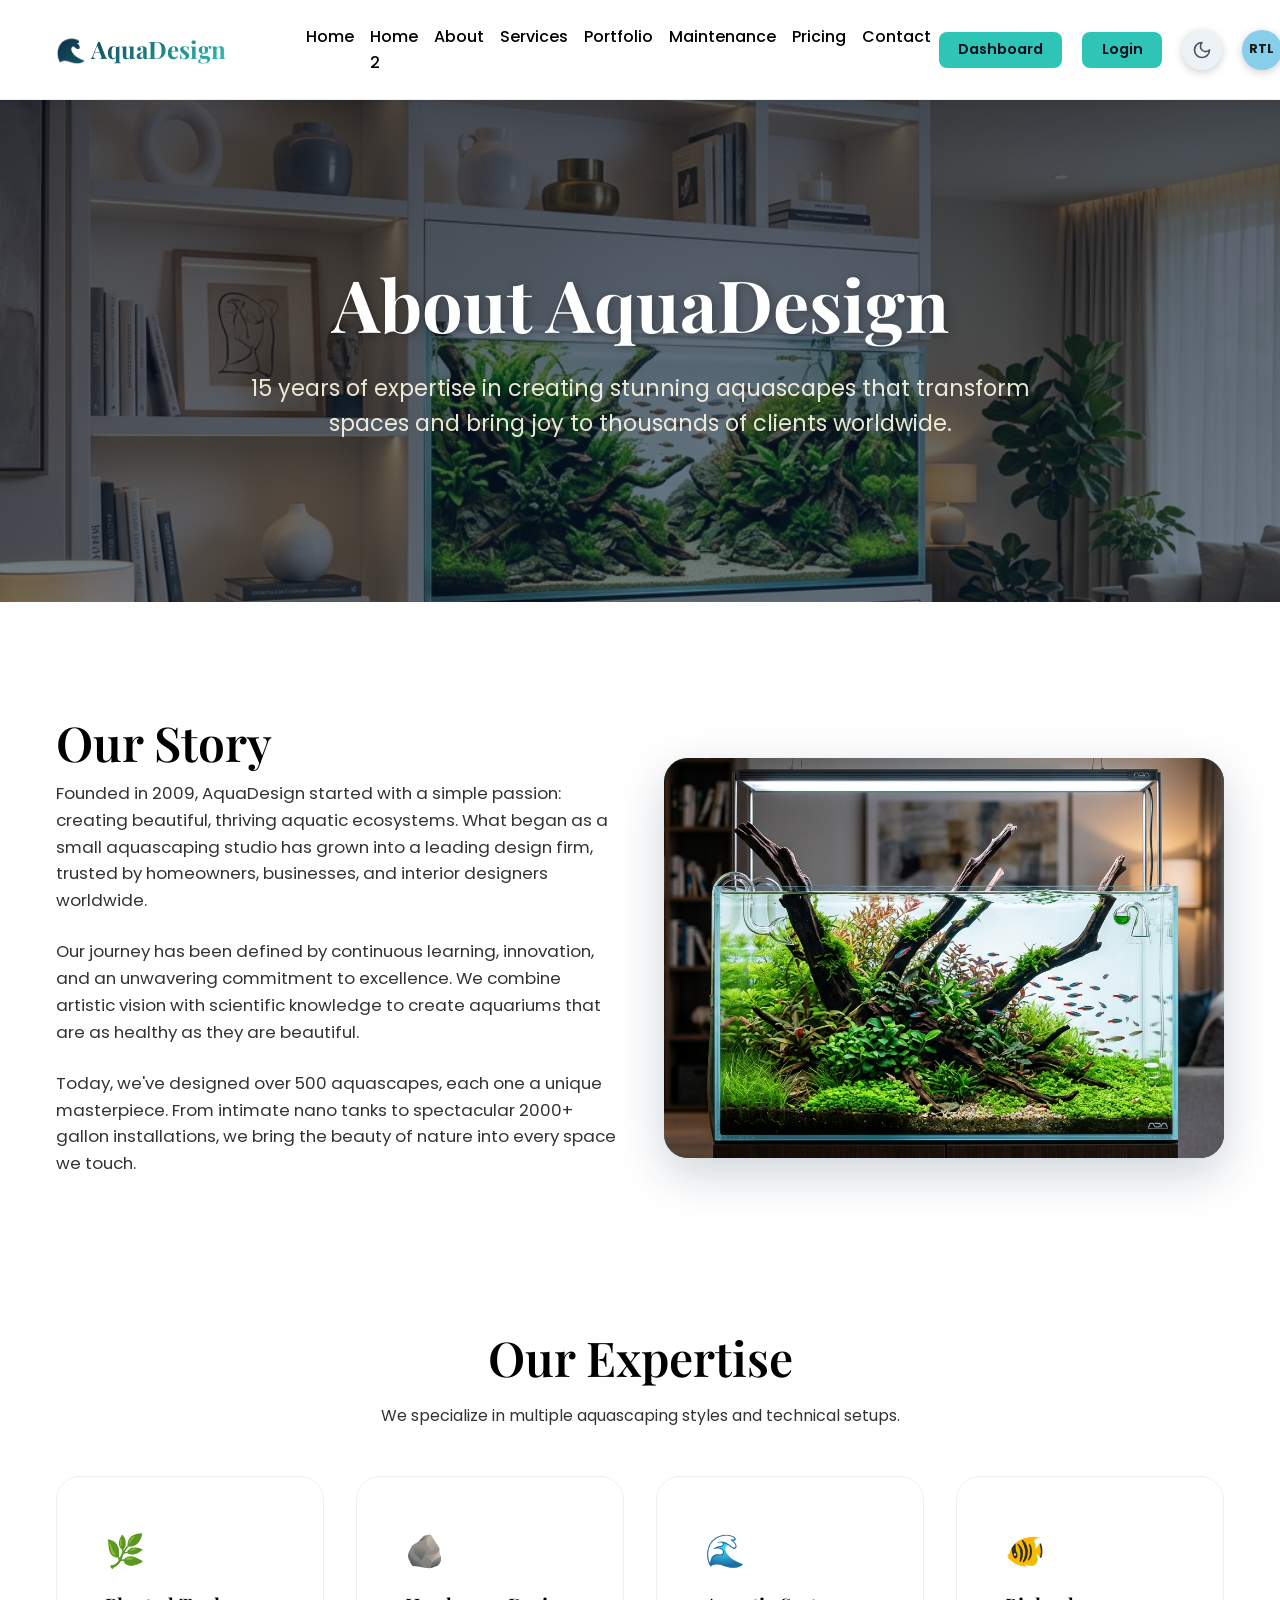
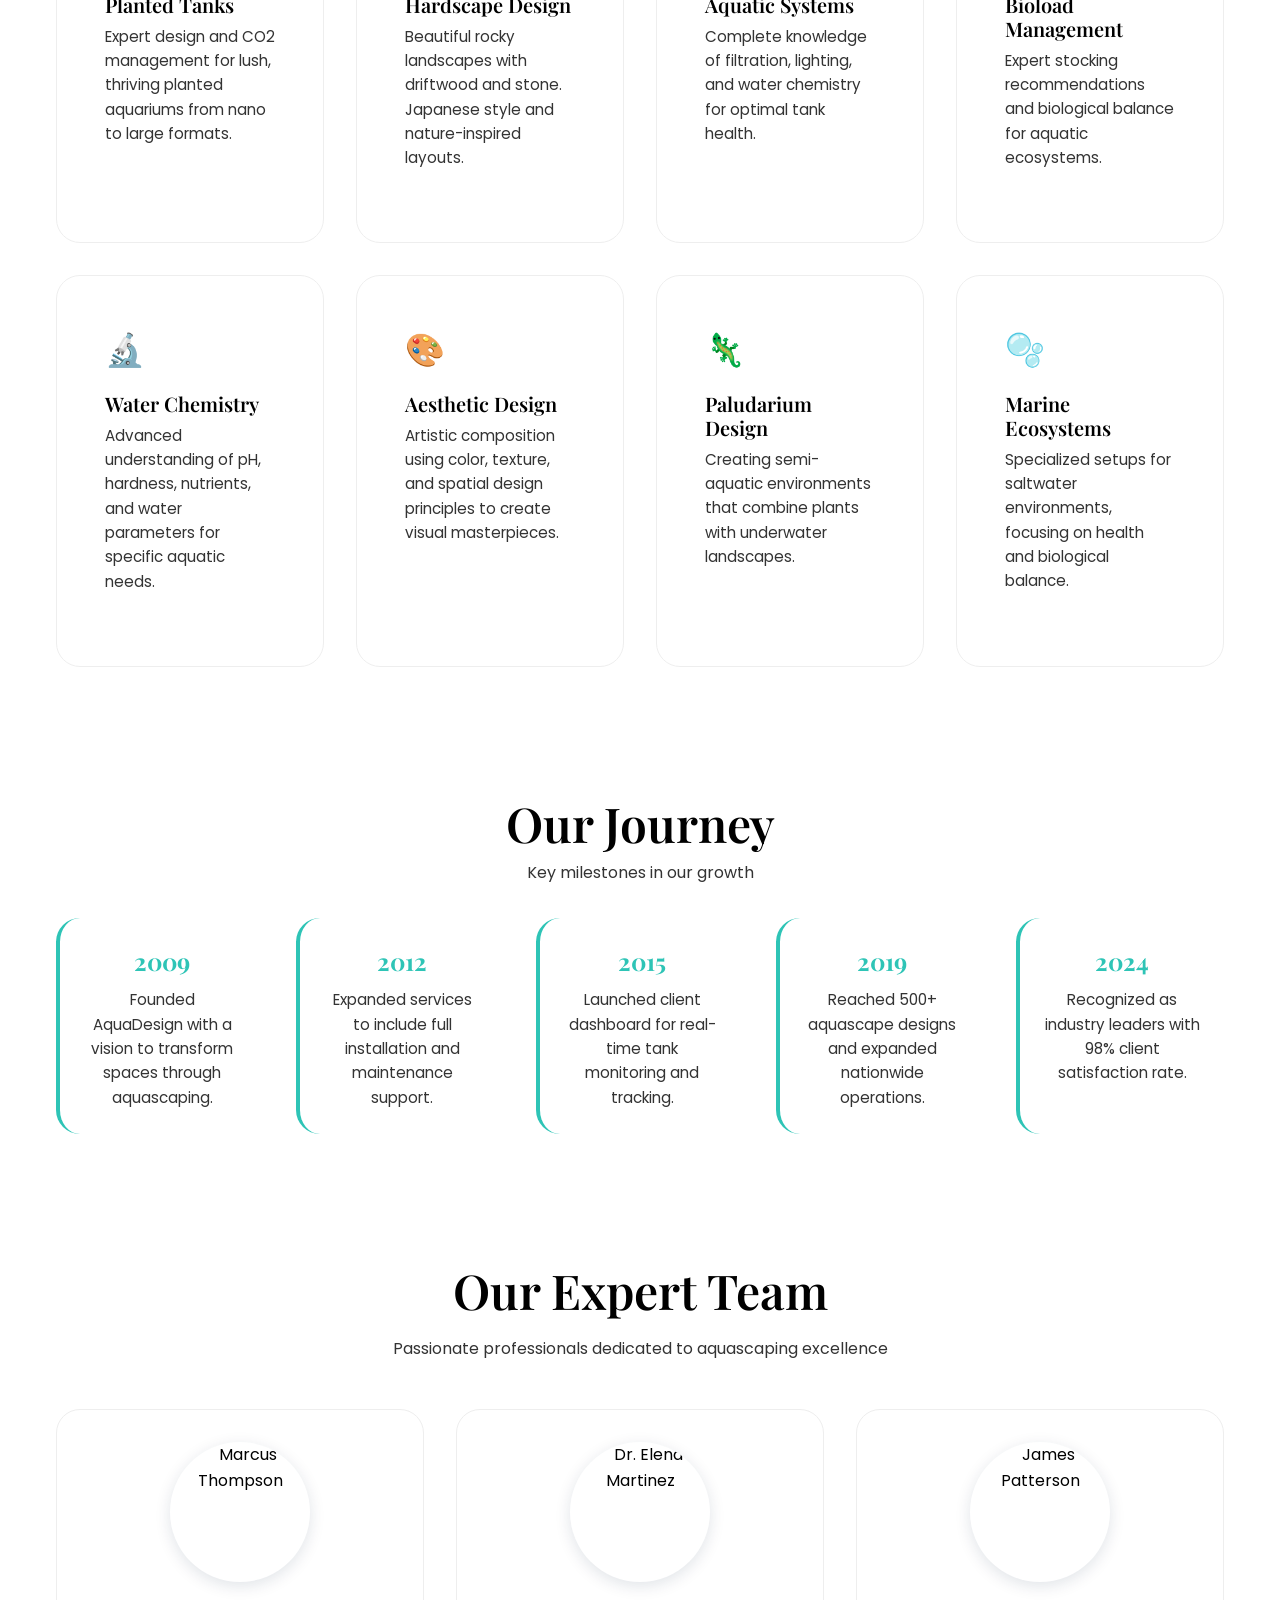
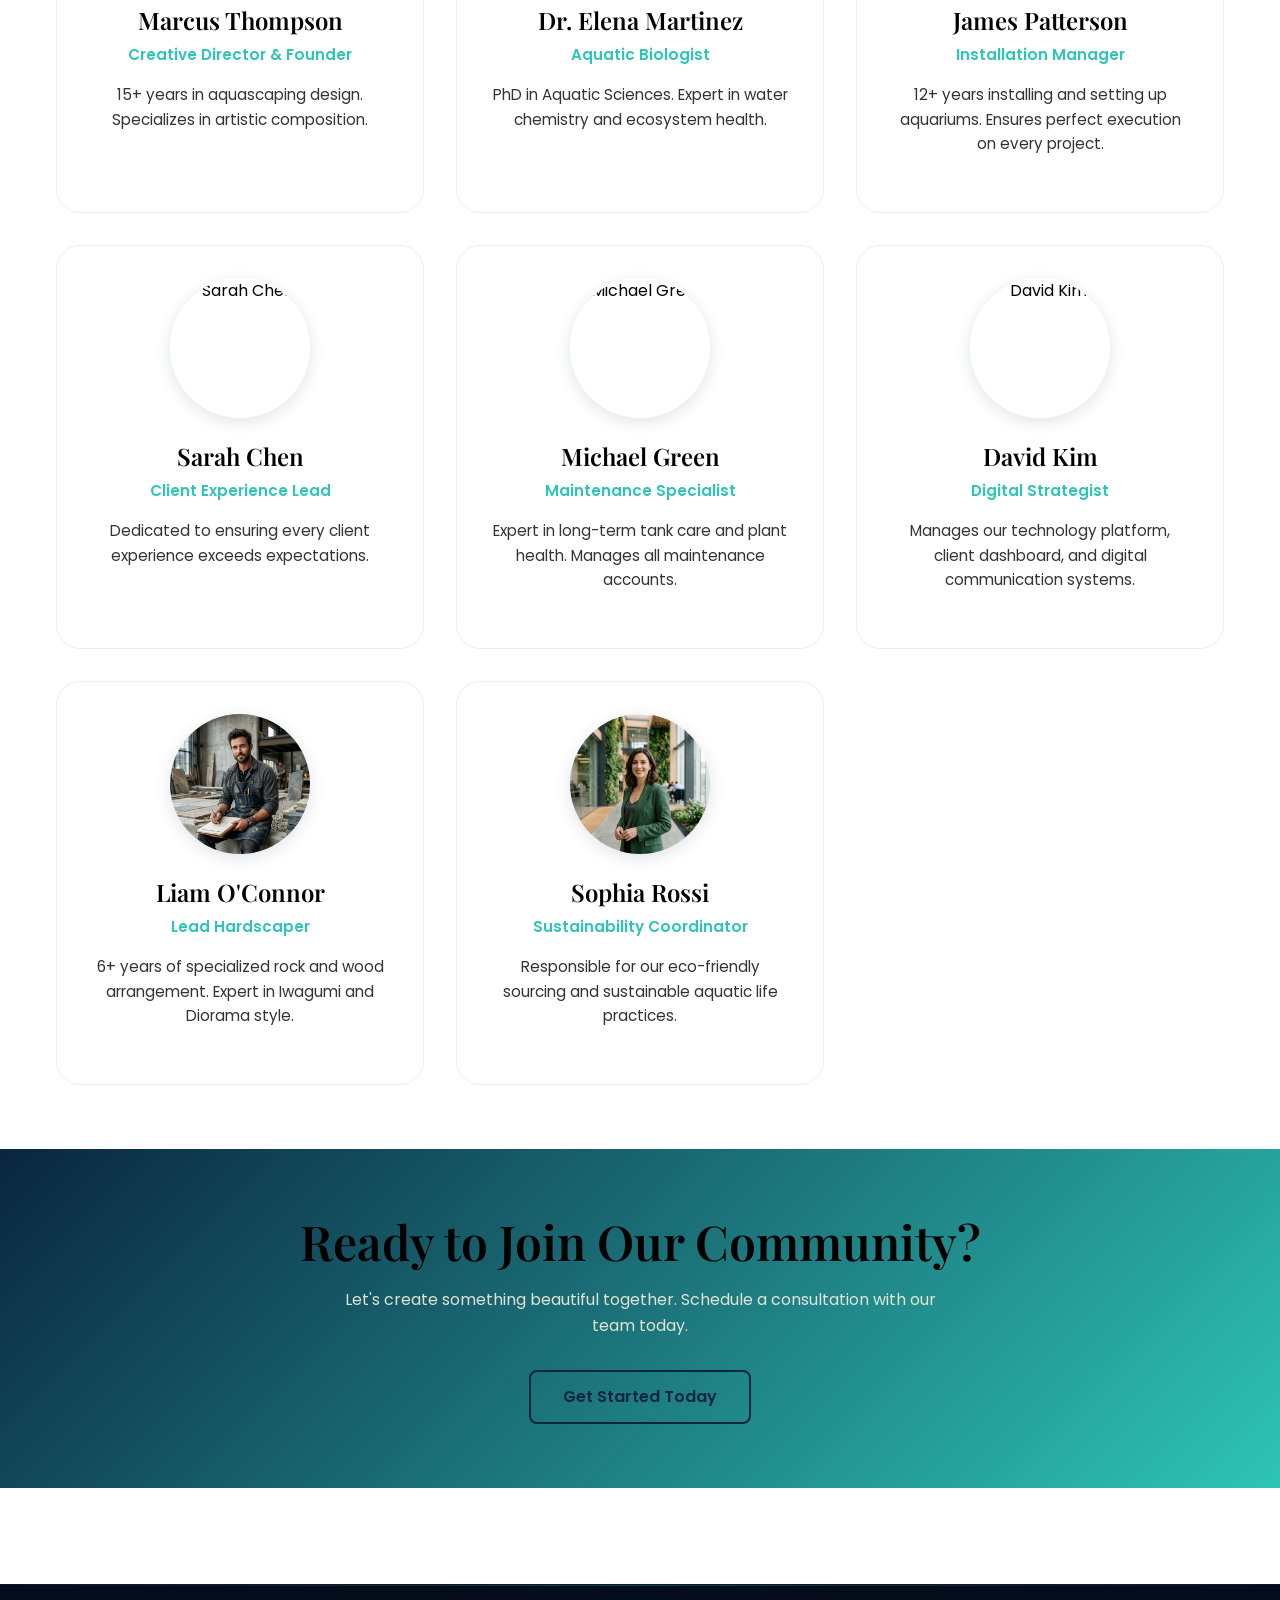
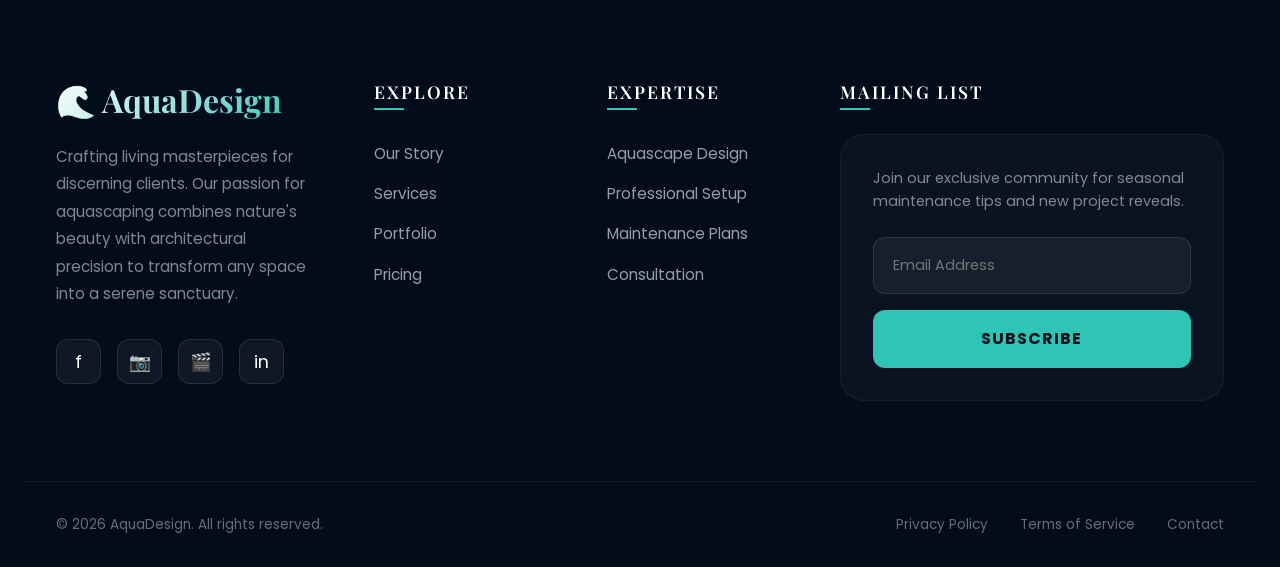
==== commit d454b7d8: "feat: implement multi-page site structure including services, portfolio, dashboard, and authenticati" ====
--- a/pages/about.html
+++ b/pages/about.html
@@ -9,6 +9,8 @@
   <link
     href="https://fonts.googleapis.com/css2?family=Playfair+Display:wght@400;600;700&family=Poppins:wght@400;500;600;700&display=swap"
     rel="stylesheet">
+  <link rel="icon"
+    href="data:image/svg+xml,<svg xmlns=%22http://www.w3.org/2000/svg%22 viewBox=%220 0 100 100%22><text y=%22.9em%22 font-size=%2290%22>🌊</text></svg>">
   <link rel="stylesheet" href="../assets/css/style.css">
 
   <style>
@@ -219,7 +221,11 @@
         <div class="nav-utility">
           <a href="dashboard.html" class="btn-dashboard-nav">Dashboard</a>
           <a href="login.html" class="btn-login-nav">Login</a>
-          <button class="theme-toggle" title="Toggle Theme">☀️</button>
+          <button class="theme-toggle" title="Toggle Theme"><svg xmlns="http://www.w3.org/2000/svg" width="20"
+              height="20" viewBox="0 0 24 24" fill="none" stroke="currentColor" stroke-width="2" stroke-linecap="round"
+              stroke-linejoin="round">
+              <path d="M12 3a6 6 0 0 0 9 9 9 9 0 1 1-9-9Z" />
+            </svg></button>
           <button class="rtl-toggle" title="Toggle RTL">RTL</button>
         </div>
       </div>
@@ -282,23 +288,23 @@
         </div>
 
         <div class="card">
-          <div style="font-size: 2rem; margin-bottom: 1rem;">🌿</div>
+          <div style="font-size: 2rem; margin-bottom: 1rem;">🪨</div>
           <h5>Hardscape Design</h5>
-          <p style="font-size: 0.95rem;">Beautiful rocky landscapes with driftwood and stone. Japanese style, Dutch
-            style, and nature-inspired layouts.</p>
+          <p style="font-size: 0.95rem;">Beautiful rocky landscapes with driftwood and stone. Japanese style and
+            nature-inspired layouts.</p>
         </div>
 
         <div class="card">
           <div style="font-size: 2rem; margin-bottom: 1rem;">🌊</div>
           <h5>Aquatic Systems</h5>
-          <p style="font-size: 0.95rem;">Complete knowledge of filtration, circulation, lighting, and water chemistry
+          <p style="font-size: 0.95rem;">Complete knowledge of filtration, lighting, and water chemistry
             for optimal tank health.</p>
         </div>
 
         <div class="card">
-          <div style="font-size: 2rem; margin-bottom: 1rem;">🌿</div>
+          <div style="font-size: 2rem; margin-bottom: 1rem;">🐠</div>
           <h5>Bioload Management</h5>
-          <p style="font-size: 0.95rem;">Expert stocking recommendations and biological balance for thriving aquatic
+          <p style="font-size: 0.95rem;">Expert stocking recommendations and biological balance for aquatic
             ecosystems.</p>
         </div>
 
@@ -319,15 +325,15 @@
         <div class="card">
           <div style="font-size: 2rem; margin-bottom: 1rem;">🦎</div>
           <h5>Paludarium Design</h5>
-          <p style="font-size: 0.95rem;">Creating semi-aquatic environments that combine terrestrial plants with tranquil
-            underwater landscapes.</p>
+          <p style="font-size: 0.95rem;">Creating semi-aquatic environments that combine plants with underwater
+            landscapes.</p>
         </div>
 
         <div class="card">
           <div style="font-size: 2rem; margin-bottom: 1rem;">🫧</div>
           <h5>Marine Ecosystems</h5>
-          <p style="font-size: 0.95rem;">Specialized setups for saltwater environments, focusing on coral health and
-            marine biological balance.</p>
+          <p style="font-size: 0.95rem;">Specialized setups for saltwater environments, focusing on health and
+            biological balance.</p>
         </div>
       </div>
     </div>
@@ -387,7 +393,7 @@
           <h4>Marcus Thompson</h4>
           <div class="team-role">Creative Director & Founder</div>
           <p style="color: var(--text-secondary); font-size: 0.95rem;">15+ years in aquascaping design. Specializes in
-            artistic composition and exotic planted tanks.</p>
+            artistic composition.</p>
         </div>
 
         <div class="team-member">
@@ -399,7 +405,7 @@
           <h4>Dr. Elena Martinez</h4>
           <div class="team-role">Aquatic Biologist</div>
           <p style="color: var(--text-secondary); font-size: 0.95rem;">PhD in Aquatic Sciences. Expert in water
-            chemistry, bioload management, and ecosystem health.</p>
+            chemistry and ecosystem health.</p>
         </div>
 
         <div class="team-member">
@@ -423,7 +429,7 @@
           <h4>Sarah Chen</h4>
           <div class="team-role">Client Experience Lead</div>
           <p style="color: var(--text-secondary); font-size: 0.95rem;">Dedicated to ensuring every client experience
-            exceeds expectations. Manages all consultations.</p>
+            exceeds expectations.</p>
         </div>
 
         <div class="team-member">
@@ -457,7 +463,7 @@
           <h4>Liam O'Connor</h4>
           <div class="team-role">Lead Hardscaper</div>
           <p style="color: var(--text-secondary); font-size: 0.95rem;">6+ years of specialized rock and wood
-            arrangement. Expert in Iwagumi and Diorama style layouts.</p>
+            arrangement. Expert in Iwagumi and Diorama style.</p>
         </div>
 
         <div class="team-member">
--- a/assets/css/style.css
+++ b/assets/css/style.css
@@ -392,33 +392,45 @@
   outline: 2px solid var(--aqua-teal);
 }
 
+[data-theme="dark"] .navbar-toggler-icon {
+  filter: invert(1);
+}
+
 .theme-toggle,
 .rtl-toggle {
-  background: #87CEEB;
-  /* Vibrant Light Blue */
   border: none;
   border-radius: 50%;
-  /* Perfect circle */
   width: 40px;
   height: 40px;
   padding: 0;
   cursor: pointer;
   font-size: 1.2rem;
-  transition: all var(--transition-fast);
+  transition: all var(--transition-normal);
   display: flex;
   align-items: center;
   justify-content: center;
+  box-shadow: 0 2px 8px rgba(0, 0, 0, 0.2);
+}
+
+.theme-toggle {
+  background: #EDF2F7;
+  color: #4A5568 !important;
+}
+
+[data-theme="dark"] .theme-toggle {
+  background: #2D3748;
+  color: #F6E05E !important;
+}
+
+.rtl-toggle {
+  background: #87CEEB;
   color: #1A1A1A !important;
-  /* Dark icons for high contrast */
-  box-shadow: 0 2px 8px rgba(0, 0, 0, 0.2);
 }
 
 .theme-toggle:hover,
 .rtl-toggle:hover {
-  background: #60A5FA;
-  /* Slightly deeper blue on hover */
   transform: scale(1.1) translateY(-2px);
-  box-shadow: 0 4px 12px rgba(96, 165, 250, 0.4);
+  box-shadow: 0 4px 12px rgba(0, 0, 0, 0.3);
 }
 
 /* ============================================
@@ -664,8 +676,8 @@
 }
 
 .btn-dashboard-nav {
-  background: transparent !important;
-  color: var(--aqua-teal) !important;
+  background: var(--aqua-teal) !important;
+  color: var(--dark-navy) !important;
   padding: 0.4rem 1.2rem !important;
   font-weight: 600 !important;
   border-radius: var(--radius-sm);
@@ -675,14 +687,13 @@
   justify-content: center;
   font-size: 0.9rem;
   transition: all var(--transition-fast);
-  border: 1px solid var(--aqua-teal) !important;
+  border: none !important;
   white-space: nowrap;
   min-height: 36px;
 }
 
 .btn-dashboard-nav:hover {
-  background: var(--aqua-teal) !important;
-  color: var(--dark-navy) !important;
+  background: var(--aqua-light) !important;
 }
 
 .btn-white {
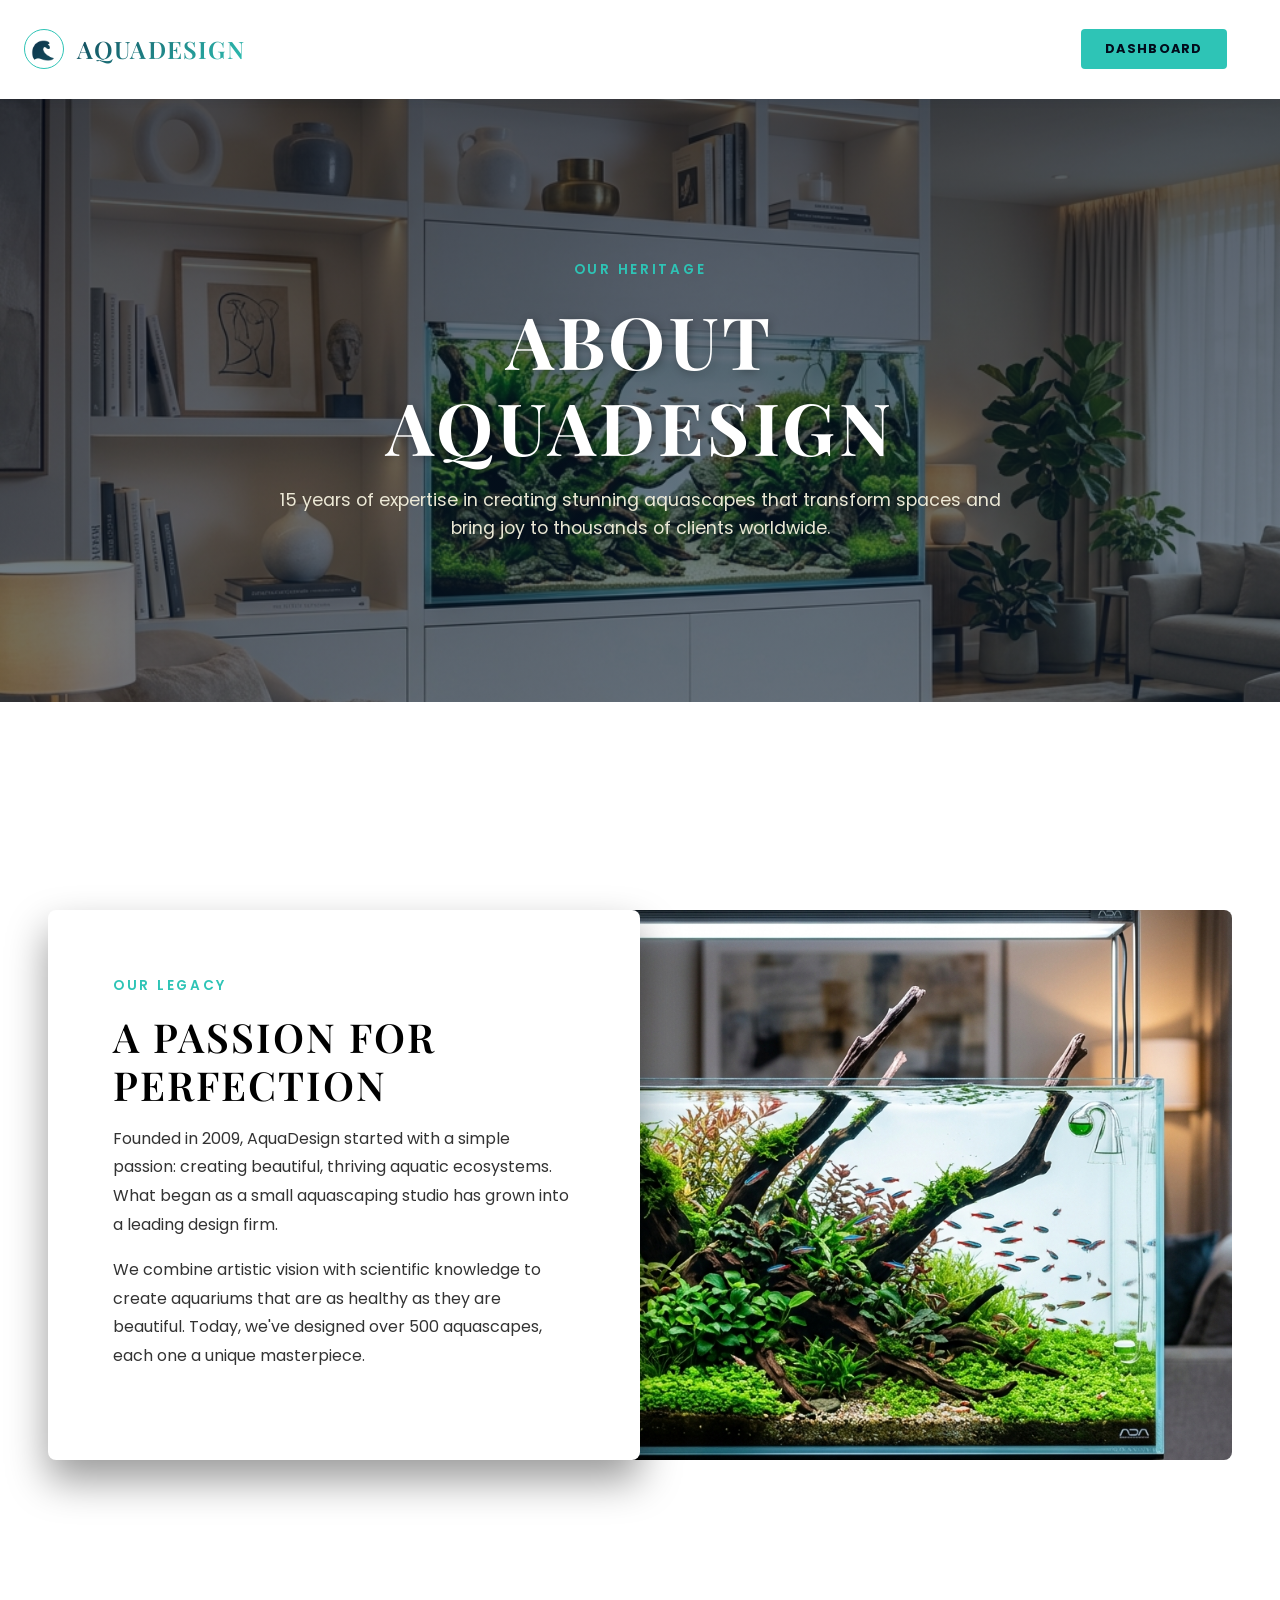
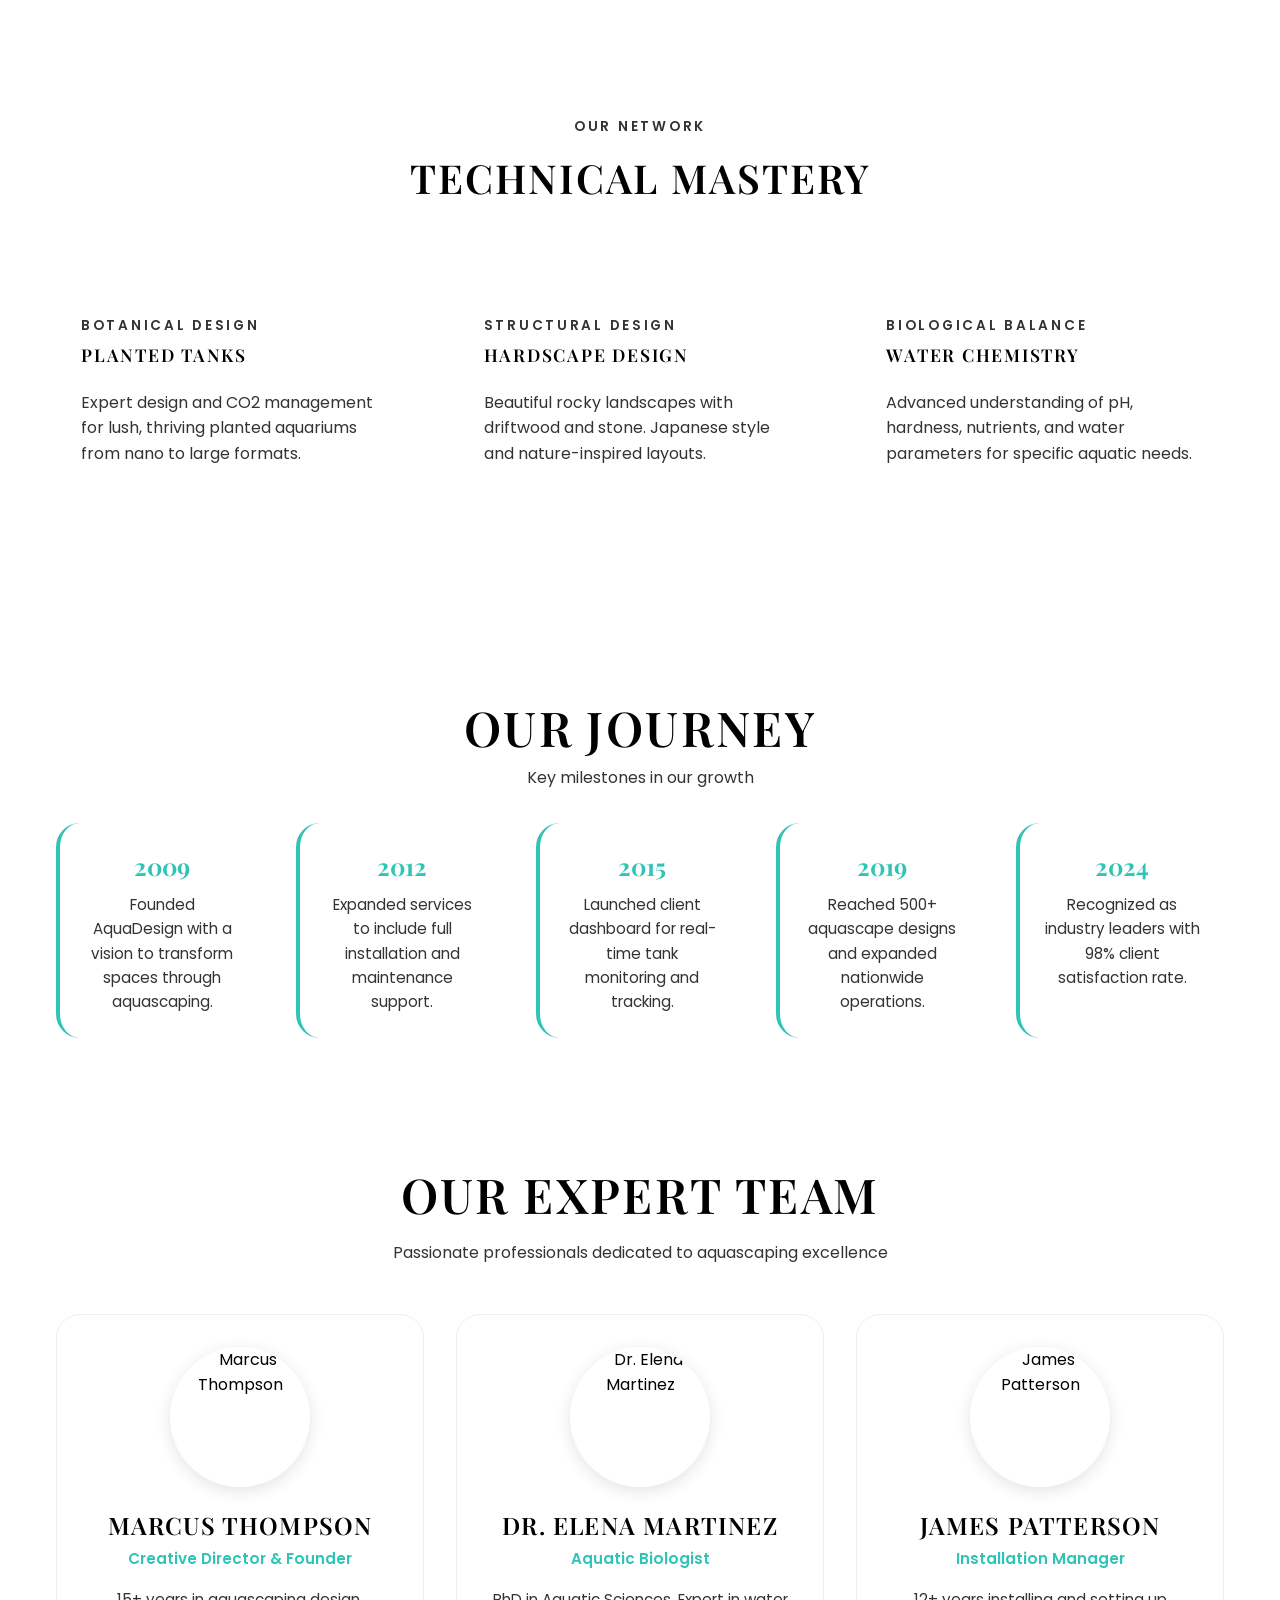
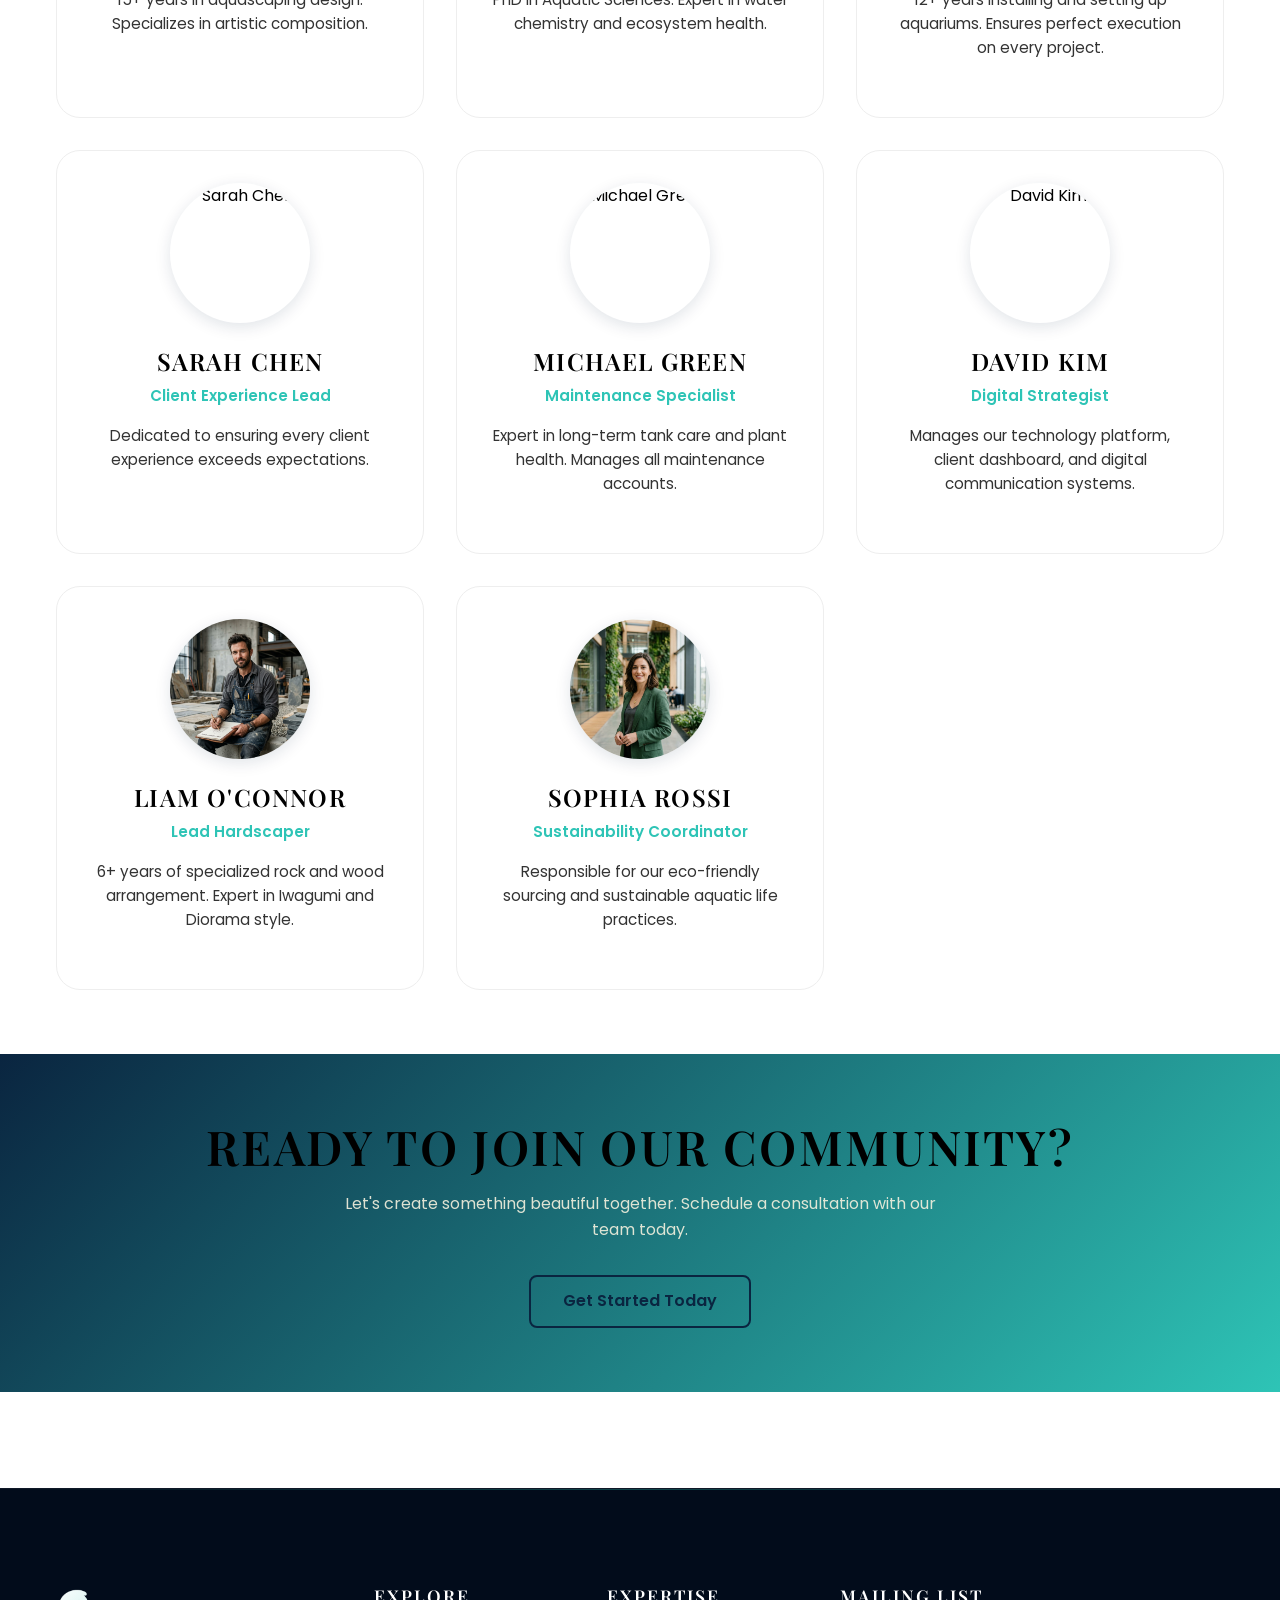
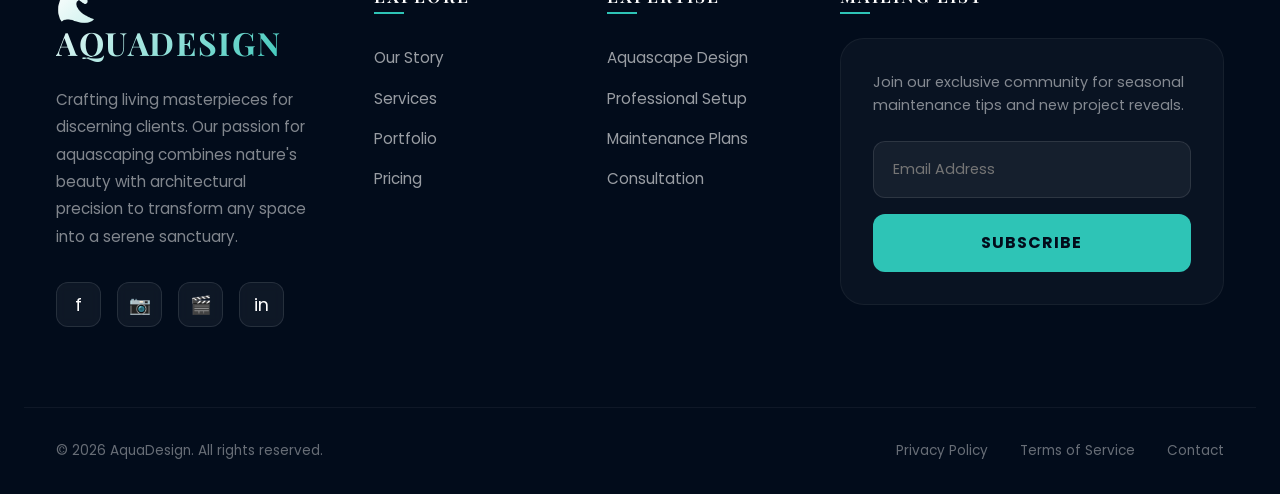
==== commit 3975016d: "feat: add home2 landing page and supporting site infrastructure pages" ====
--- a/pages/about.html
+++ b/pages/about.html
@@ -185,14 +185,17 @@
 <body>
 
   <!-- Navbar -->
-  <nav class="navbar navbar-expand-lg navbar-light">
-    <div class="container-custom">
-      <a class="navbar-brand" href="../index.html">🌊 AquaDesign</a>
+  <nav class="navbar navbar-expand-lg fixed-top">
+    <div class="container-custom">
+      <a class="navbar-brand" href="../index.html">
+        <div class="navbar-logo-icon">🌊</div>
+        AquaDesign
+      </a>
       <button class="navbar-toggler" type="button" data-bs-toggle="collapse" data-bs-target="#navbarNav">
         <span class="navbar-toggler-icon"></span>
       </button>
       <div class="collapse navbar-collapse" id="navbarNav">
-        <ul class="navbar-nav ms-4">
+        <ul class="navbar-nav mx-auto">
           <li class="nav-item">
             <a class="nav-link" href="../index.html">Home</a>
           </li>
@@ -221,12 +224,12 @@
         <div class="nav-utility">
           <a href="dashboard.html" class="btn-dashboard-nav">Dashboard</a>
           <a href="login.html" class="btn-login-nav">Login</a>
-          <button class="theme-toggle" title="Toggle Theme"><svg xmlns="http://www.w3.org/2000/svg" width="20"
-              height="20" viewBox="0 0 24 24" fill="none" stroke="currentColor" stroke-width="2" stroke-linecap="round"
-              stroke-linejoin="round">
+          <button class="rtl-toggle" title="Toggle RTL">RTL</button>
+          <button class="theme-toggle" title="Toggle Theme">
+            <svg xmlns="http://www.w3.org/2000/svg" width="16" height="16" viewBox="0 0 24 24" fill="none" stroke="currentColor" stroke-width="2" stroke-linecap="round" stroke-linejoin="round">
               <path d="M12 3a6 6 0 0 0 9 9 9 9 0 1 1-9-9Z" />
-            </svg></button>
-          <button class="rtl-toggle" title="Toggle RTL">RTL</button>
+            </svg>
+          </button>
         </div>
       </div>
     </div>
@@ -234,106 +237,64 @@
 
   <!-- Hero -->
   <section class="about-hero">
-    <div class="container-custom">
-      <h1>About AquaDesign</h1>
-      <p>15 years of expertise in creating stunning aquascapes that transform spaces and bring joy to thousands of
-        clients worldwide.</p>
+    <div class="container-custom" style="max-width: 800px; margin: 0 auto;">
+      <span class="overline-text fade-in" style="color: var(--aqua-teal);">OUR HERITAGE</span>
+      <h1 class="fade-in" style="font-size: clamp(3rem, 6vw, 4.5rem); text-transform: uppercase; margin: 1rem 0;">About AquaDesign</h1>
+      <p class="fade-in" style="font-size: 1.1rem; line-height: 1.6;">15 years of expertise in creating stunning aquascapes that transform spaces and bring joy to thousands of clients worldwide.</p>
     </div>
   </section>
 
   <!-- Our Story -->
-  <section class="about-section">
-    <div class="container-custom">
-      <div class="about-grid">
-        <div>
-          <h2>Our Story</h2>
-          <p style="color: var(--text-secondary); font-size: 1.05rem;">
-            Founded in 2009, AquaDesign started with a simple passion: creating beautiful, thriving aquatic ecosystems.
-            What began as a small aquascaping studio has grown into a leading design firm, trusted by homeowners,
-            businesses, and interior designers worldwide.
+  <section class="section-padding">
+    <div class="container-custom">
+      <div class="overlapping-layout">
+        <div class="overlapping-image" style="background-image: url('../assets/img/service-aquascaping.png');"></div>
+        <div class="overlapping-content">
+          <span class="overline-text" style="color: var(--aqua-teal);">Our Legacy</span>
+          <h2 style="font-size: 2.5rem; text-transform: uppercase; margin: 1rem 0;">A Passion for<br>Perfection</h2>
+          <p style="color: var(--text-secondary); line-height: 1.8; margin-bottom: 1rem;">
+            Founded in 2009, AquaDesign started with a simple passion: creating beautiful, thriving aquatic ecosystems. What began as a small aquascaping studio has grown into a leading design firm.
           </p>
-          <p style="color: var(--text-secondary); font-size: 1.05rem;">
-            Our journey has been defined by continuous learning, innovation, and an unwavering commitment to excellence.
-            We combine artistic vision with scientific knowledge to create aquariums that are as healthy as they are
-            beautiful.
+          <p style="color: var(--text-secondary); line-height: 1.8;">
+            We combine artistic vision with scientific knowledge to create aquariums that are as healthy as they are beautiful. Today, we've designed over 500 aquascapes, each one a unique masterpiece.
           </p>
-          <p style="color: var(--text-secondary); font-size: 1.05rem;">
-            Today, we've designed over 500 aquascapes, each one a unique masterpiece. From intimate nano tanks to
-            spectacular 2000+ gallon installations, we bring the beauty of nature into every space we touch.
-          </p>
-        </div>
-        <div class="about-image">
-          <img src="../assets/img/service-aquascaping.png" alt="Our Legacy"
-            style="width: 100%; height: 100%; object-fit: cover; border-radius: 1rem;">
         </div>
       </div>
     </div>
   </section>
 
   <!-- Expertise -->
-  <section class="about-section" style="background: var(--bg-secondary);">
-    <div class="container-custom">
-      <h2 style="text-align: center; margin-bottom: 1rem;">Our Expertise</h2>
-      <p
-        style="text-align: center; color: var(--text-secondary); margin-bottom: 3rem; max-width: 600px; margin-left: auto; margin-right: auto;">
-        We specialize in multiple aquascaping styles and technical setups.
-      </p>
-
-      <div style="display: grid; grid-template-columns: repeat(auto-fit, minmax(250px, 1fr)); gap: 2rem;">
-        <div class="card">
-          <div style="font-size: 2rem; margin-bottom: 1rem;">🌿</div>
-          <h5>Planted Tanks</h5>
-          <p style="font-size: 0.95rem;">Expert design and CO2 management for lush, thriving planted aquariums from nano
-            to large formats.</p>
-        </div>
-
-        <div class="card">
-          <div style="font-size: 2rem; margin-bottom: 1rem;">🪨</div>
-          <h5>Hardscape Design</h5>
-          <p style="font-size: 0.95rem;">Beautiful rocky landscapes with driftwood and stone. Japanese style and
-            nature-inspired layouts.</p>
-        </div>
-
-        <div class="card">
-          <div style="font-size: 2rem; margin-bottom: 1rem;">🌊</div>
-          <h5>Aquatic Systems</h5>
-          <p style="font-size: 0.95rem;">Complete knowledge of filtration, lighting, and water chemistry
-            for optimal tank health.</p>
-        </div>
-
-        <div class="card">
-          <div style="font-size: 2rem; margin-bottom: 1rem;">🐠</div>
-          <h5>Bioload Management</h5>
-          <p style="font-size: 0.95rem;">Expert stocking recommendations and biological balance for aquatic
-            ecosystems.</p>
-        </div>
-
-        <div class="card">
-          <div style="font-size: 2rem; margin-bottom: 1rem;">🔬</div>
-          <h5>Water Chemistry</h5>
-          <p style="font-size: 0.95rem;">Advanced understanding of pH, hardness, nutrients, and water parameters for
-            specific aquatic needs.</p>
-        </div>
-
-        <div class="card">
-          <div style="font-size: 2rem; margin-bottom: 1rem;">🎨</div>
-          <h5>Aesthetic Design</h5>
-          <p style="font-size: 0.95rem;">Artistic composition using color, texture, and spatial design principles to
-            create visual masterpieces.</p>
-        </div>
-
-        <div class="card">
-          <div style="font-size: 2rem; margin-bottom: 1rem;">🦎</div>
-          <h5>Paludarium Design</h5>
-          <p style="font-size: 0.95rem;">Creating semi-aquatic environments that combine plants with underwater
-            landscapes.</p>
-        </div>
-
-        <div class="card">
-          <div style="font-size: 2rem; margin-bottom: 1rem;">🫧</div>
-          <h5>Marine Ecosystems</h5>
-          <p style="font-size: 0.95rem;">Specialized setups for saltwater environments, focusing on health and
-            biological balance.</p>
+  <section class="section-padding" style="background: var(--bg-secondary);">
+    <div class="container-custom">
+      <div style="text-align: center; margin-bottom: 4rem;">
+        <span class="overline-text">Our Network</span>
+        <h2 style="font-size: 2.5rem; text-transform: uppercase;">Technical Mastery</h2>
+        <div class="section-title-underline"></div>
+      </div>
+
+      <div class="row g-4">
+        <div class="col-lg-4 col-md-6">
+          <div class="elegant-card-left">
+            <span class="overline-text" style="color: var(--text-secondary); margin-bottom: 0.5rem;">BOTANICAL DESIGN</span>
+            <h4 style="font-size: 1.1rem; letter-spacing: 0.1em; text-transform: uppercase;">Planted Tanks</h4>
+            <p style="color: var(--text-secondary); margin-top: 1rem; line-height: 1.6;">Expert design and CO2 management for lush, thriving planted aquariums from nano to large formats.</p>
+          </div>
+        </div>
+
+        <div class="col-lg-4 col-md-6">
+          <div class="elegant-card-left">
+            <span class="overline-text" style="color: var(--text-secondary); margin-bottom: 0.5rem;">STRUCTURAL DESIGN</span>
+            <h4 style="font-size: 1.1rem; letter-spacing: 0.1em; text-transform: uppercase;">Hardscape Design</h4>
+            <p style="color: var(--text-secondary); margin-top: 1rem; line-height: 1.6;">Beautiful rocky landscapes with driftwood and stone. Japanese style and nature-inspired layouts.</p>
+          </div>
+        </div>
+
+        <div class="col-lg-4 col-md-6">
+          <div class="elegant-card-left">
+            <span class="overline-text" style="color: var(--text-secondary); margin-bottom: 0.5rem;">BIOLOGICAL BALANCE</span>
+            <h4 style="font-size: 1.1rem; letter-spacing: 0.1em; text-transform: uppercase;">Water Chemistry</h4>
+            <p style="color: var(--text-secondary); margin-top: 1rem; line-height: 1.6;">Advanced understanding of pH, hardness, nutrients, and water parameters for specific aquatic needs.</p>
+          </div>
         </div>
       </div>
     </div>
--- a/assets/css/style.css
+++ b/assets/css/style.css
@@ -129,6 +129,8 @@
   font-weight: 600;
   line-height: 1.2;
   color: var(--text-primary);
+  text-transform: uppercase;
+  letter-spacing: 0.05em;
 }
 
 h1 {
@@ -205,6 +207,17 @@
 .gradient-bg {
   background: var(--gradient-aqua);
   color: var(--white-pure);
+}
+
+.overline-text {
+  font-family: var(--font-body);
+  font-size: 0.85rem;
+  letter-spacing: 0.2em;
+  text-transform: uppercase;
+  color: var(--text-secondary);
+  font-weight: 600;
+  margin-bottom: var(--spacing-sm);
+  display: block;
 }
 
 .glass-effect {
@@ -538,8 +551,8 @@
 .filter-btn,
 .sidebar-link,
 .checkbox-btn {
-  padding: var(--spacing-md) var(--spacing-lg);
-  border-radius: var(--radius-md);
+  padding: var(--spacing-sm) var(--spacing-xl);
+  border-radius: 4px;
   font-weight: 600;
   font-family: var(--font-body);
   transition: all var(--transition-normal);
@@ -563,8 +576,7 @@
 .filter-btn:hover,
 .sidebar-link:hover,
 .checkbox-btn:hover {
-  transform: translateY(-3px) scale(1.02);
-  box-shadow: var(--shadow-lg);
+  box-shadow: 0 4px 15px rgba(0, 0, 0, 0.1);
   outline: none;
 }
 
@@ -711,35 +723,32 @@
 
 .card {
   background: var(--card-bg);
-  border: 1px solid var(--border-color);
-  border-radius: var(--radius-lg);
-  padding: var(--spacing-xl);
+  border: 1px solid rgba(255, 255, 255, 0.05);
+  border-radius: 8px;
+  padding: var(--spacing-2xl) var(--spacing-xl);
   transition: all var(--transition-normal);
-  backdrop-filter: blur(5px);
   position: relative;
   overflow: hidden;
 }
 
-.card::before {
-  content: '';
-  position: absolute;
-  top: 0;
-  left: 0;
-  right: 0;
-  height: 3px;
-  background: linear-gradient(90deg, var(--aqua-teal), var(--coral-accent));
-  opacity: 0;
-  transition: opacity var(--transition-normal);
-}
-
 .card:hover {
-  transform: translateY(-8px);
-  box-shadow: var(--shadow-lg);
-}
-
-.card:hover::before {
-  opacity: 1;
-}
+  box-shadow: var(--shadow-md);
+  border-color: rgba(255, 255, 255, 0.15);
+}
+
+.elegant-icon-box {
+  width: 48px;
+  height: 48px;
+  border-radius: 8px;
+  display: flex;
+  align-items: center;
+  justify-content: center;
+  background: rgba(255, 255, 255, 0.05);
+  border: 1px solid rgba(255, 255, 255, 0.1);
+  margin-bottom: var(--spacing-lg);
+  color: var(--aqua-teal);
+}
+
 
 .card-icon {
   font-size: 2.5rem;
@@ -2048,4 +2057,341 @@
     background: var(--white-pure);
     color: var(--text-primary);
   }
+}
+
+/* ============================================
+   14. PREMIUM SECTIONS (TESTIMONIALS & NEWSLETTER)
+   ============================================ */
+
+.testimonial-patron {
+  display: flex;
+  align-items: center;
+  gap: 1rem;
+  margin-top: 1.5rem;
+}
+
+.testimonial-initials {
+  width: 48px;
+  height: 48px;
+  border-radius: 50%;
+  background: rgba(255, 255, 255, 0.05);
+  border: 1px solid rgba(255, 255, 255, 0.1);
+  display: flex;
+  align-items: center;
+  justify-content: center;
+  font-family: var(--font-display);
+  font-size: 1.2rem;
+  color: var(--white-pure);
+}
+
+.testimonial-meta h5 {
+  margin: 0;
+  font-size: 0.9rem;
+  letter-spacing: 0.1em;
+  color: var(--white-pure);
+}
+
+.testimonial-meta span {
+  font-size: 0.8rem;
+  color: var(--text-secondary);
+}
+
+.stars {
+  color: var(--aqua-light);
+  margin-bottom: 1rem;
+  letter-spacing: 0.2rem;
+}
+
+.testimonial-quote {
+  font-style: italic;
+  color: var(--text-secondary);
+  line-height: 1.8;
+  font-size: 1.05rem;
+}
+
+.newsletter-premium {
+  display: grid;
+  grid-template-columns: 1fr 1fr;
+  background: var(--card-bg);
+  border: 1px solid rgba(255, 255, 255, 0.05);
+  border-radius: 8px;
+  overflow: hidden;
+  margin-top: 4rem;
+}
+
+.newsletter-premium-content {
+  padding: 4rem;
+  display: flex;
+  flex-direction: column;
+  justify-content: center;
+}
+
+.newsletter-premium-image {
+  background-image: url('../img/hero-main.png');
+  background-size: cover;
+  background-position: center;
+  position: relative;
+}
+
+.newsletter-premium-image::after {
+  content: '';
+  position: absolute;
+  top: 0;
+  left: 0;
+  right: 0;
+  bottom: 0;
+  background: linear-gradient(to right, var(--card-bg) 0%, transparent 50%);
+}
+
+.newsletter-form-premium {
+  display: flex;
+  gap: 1rem;
+  margin-top: 2rem;
+}
+
+.newsletter-form-premium input {
+  flex-grow: 1;
+  background: transparent;
+  border: none;
+  border-bottom: 1px solid rgba(255, 255, 255, 0.2);
+  color: var(--white-pure);
+  padding: 0.5rem 0;
+  font-family: var(--font-body);
+}
+
+.newsletter-form-premium input:focus {
+  outline: none;
+  border-bottom-color: var(--aqua-teal);
+}
+
+@media (max-width: 992px) {
+  .newsletter-premium {
+    grid-template-columns: 1fr;
+  }
+  .newsletter-premium-image {
+    display: none;
+  }
+  .newsletter-premium-content {
+    padding: 2rem;
+  }
+}
+
+/* ============================================
+   15. OVERLAPPING & ELEGANT LAYOUTS (HOME 2 REF)
+   ============================================ */
+
+.overlapping-layout {
+  position: relative;
+  display: flex;
+  align-items: center;
+  min-height: 500px;
+  margin: 4rem 0;
+}
+
+.overlapping-image {
+  position: absolute;
+  right: 0;
+  top: 0;
+  width: 70%;
+  height: 100%;
+  background-size: cover;
+  background-position: center;
+  border-radius: 8px;
+  z-index: 1;
+}
+
+.overlapping-content {
+  position: relative;
+  z-index: 2;
+  width: 50%;
+  background: var(--card-bg);
+  padding: 4rem;
+  border-radius: 8px;
+  border: 1px solid rgba(255, 255, 255, 0.05);
+  box-shadow: 0 20px 40px rgba(0, 0, 0, 0.4);
+}
+
+@media (max-width: 992px) {
+  .overlapping-layout {
+    flex-direction: column-reverse;
+  }
+  .overlapping-image {
+    position: relative;
+    width: 100%;
+    height: 300px;
+  }
+  .overlapping-content {
+    width: 100%;
+    margin-top: -2rem;
+    padding: 2rem;
+  }
+}
+
+.elegant-card-centered {
+  background: var(--card-bg);
+  border: 1px solid rgba(255, 255, 255, 0.05);
+  border-radius: 8px;
+  padding: 3rem 2rem;
+  text-align: center;
+  height: 100%;
+  display: flex;
+  flex-direction: column;
+  align-items: center;
+  transition: all var(--transition-normal);
+}
+
+.elegant-card-centered:hover {
+  border-color: rgba(255, 255, 255, 0.15);
+  box-shadow: var(--shadow-md);
+}
+
+.elegant-icon-centered {
+  width: 48px;
+  height: 48px;
+  border-radius: 8px;
+  display: flex;
+  align-items: center;
+  justify-content: center;
+  background: rgba(255, 255, 255, 0.05);
+  border: 1px solid rgba(255, 255, 255, 0.1);
+  margin-bottom: 1.5rem;
+  color: var(--aqua-teal);
+}
+
+.elegant-card-left {
+  background: var(--card-bg);
+  border: 1px solid rgba(255, 255, 255, 0.05);
+  border-radius: 8px;
+  padding: 3rem 2rem;
+  text-align: left;
+  height: 100%;
+  display: flex;
+  flex-direction: column;
+  transition: all var(--transition-normal);
+}
+
+.elegant-card-left:hover {
+  border-color: rgba(255, 255, 255, 0.15);
+  box-shadow: var(--shadow-md);
+}
+
+/* ============================================
+   16. PREMIUM NAVBAR (TEMPUS AURUM STYLE)
+   ============================================ */
+
+.navbar {
+  padding: 1.5rem 0;
+  border-bottom: 1px solid rgba(255, 255, 255, 0.05);
+  background: var(--bg-primary) !important;
+}
+
+.navbar .navbar-brand {
+  display: flex;
+  align-items: center;
+  gap: 0.8rem;
+  font-family: var(--font-display);
+  font-size: 1.5rem;
+  font-weight: 600;
+  letter-spacing: 0.05em;
+  text-transform: uppercase;
+}
+
+.navbar-logo-icon {
+  width: 40px;
+  height: 40px;
+  border: 1px solid var(--aqua-teal);
+  border-radius: 50%;
+  display: flex;
+  align-items: center;
+  justify-content: center;
+  color: var(--aqua-teal);
+  font-size: 1.2rem;
+}
+
+.navbar .navbar-nav {
+  gap: 1.25rem;
+}
+
+.navbar .nav-utility {
+  display: flex;
+  align-items: center;
+  gap: 0.75rem;
+  margin-left: 1rem;
+}
+
+.navbar .nav-link {
+  font-family: var(--font-display);
+  font-weight: 600;
+  font-size: 0.85rem;
+  letter-spacing: 0.15em;
+  text-transform: uppercase;
+  color: var(--white-pure) !important;
+  padding: 0.5rem 0 !important;
+  position: relative;
+  transition: all 0.3s ease;
+  white-space: nowrap;
+}
+
+.navbar .nav-link:hover {
+  color: var(--aqua-light) !important;
+}
+
+.navbar .nav-link.active::after {
+  content: '';
+  position: absolute;
+  bottom: 0;
+  left: 0;
+  width: 100%;
+  height: 2px;
+  background: var(--aqua-teal);
+}
+
+.navbar .btn-dashboard-nav {
+  background: var(--aqua-teal) !important;
+  color: var(--dark-navy) !important;
+  padding: 0.6rem 1.5rem !important;
+  border-radius: 4px;
+  text-transform: uppercase;
+  letter-spacing: 0.1em;
+  font-size: 0.8rem;
+  font-weight: 700 !important;
+}
+
+.navbar .btn-login-nav {
+  background: transparent !important;
+  color: var(--white-pure) !important;
+  border: 1px solid rgba(255, 255, 255, 0.2) !important;
+  padding: 0.6rem 1.5rem !important;
+  border-radius: 4px;
+  text-transform: uppercase;
+  letter-spacing: 0.1em;
+  font-size: 0.8rem;
+}
+
+.navbar .btn-login-nav:hover {
+  border-color: var(--aqua-teal) !important;
+}
+
+.navbar .theme-toggle,
+.navbar .rtl-toggle {
+  width: 36px;
+  height: 36px;
+  border: 1px solid rgba(255, 255, 255, 0.2);
+  border-radius: 50%;
+  display: flex;
+  align-items: center;
+  justify-content: center;
+  background: transparent;
+  color: var(--white-pure);
+  transition: all 0.3s ease;
+  font-size: 0.7rem;
+  padding: 0;
+  text-transform: uppercase;
+  font-weight: 600;
+}
+
+.navbar .theme-toggle:hover,
+.navbar .rtl-toggle:hover {
+  border-color: var(--aqua-teal);
+  color: var(--aqua-teal);
 }
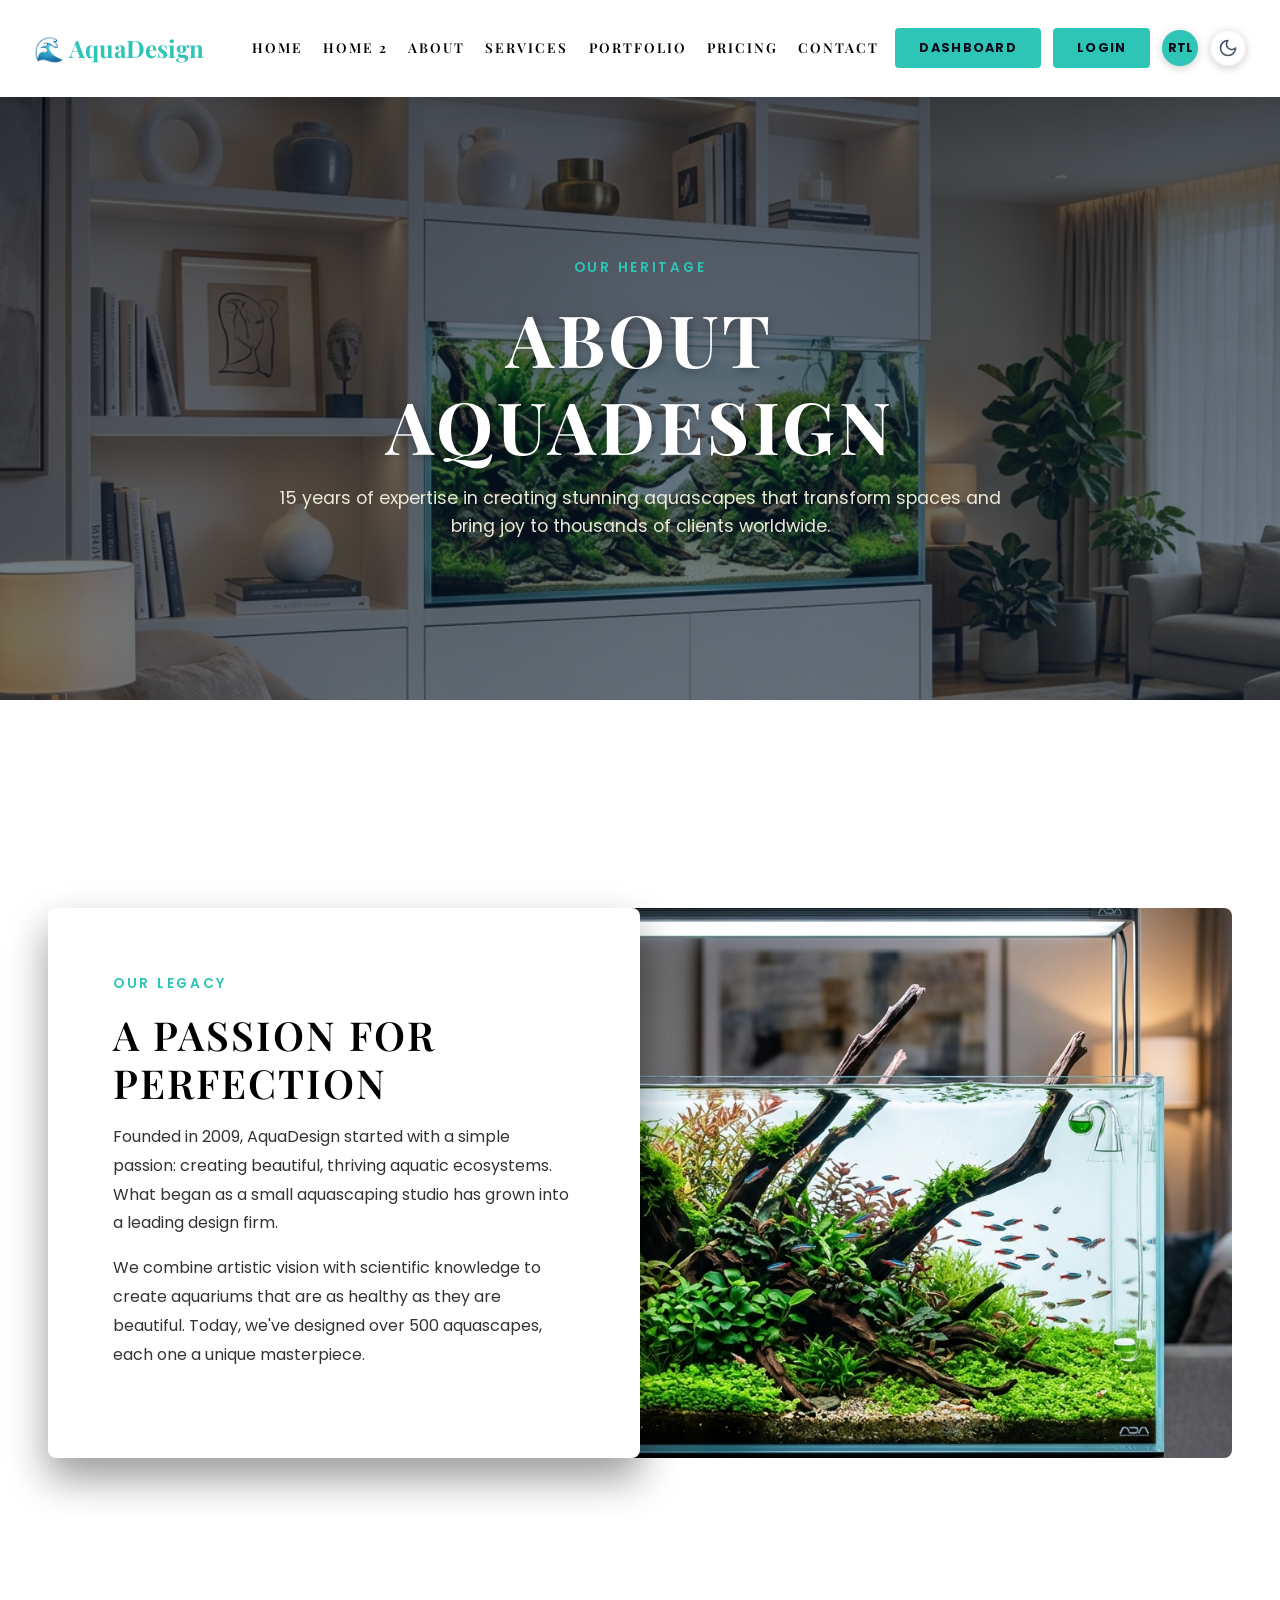
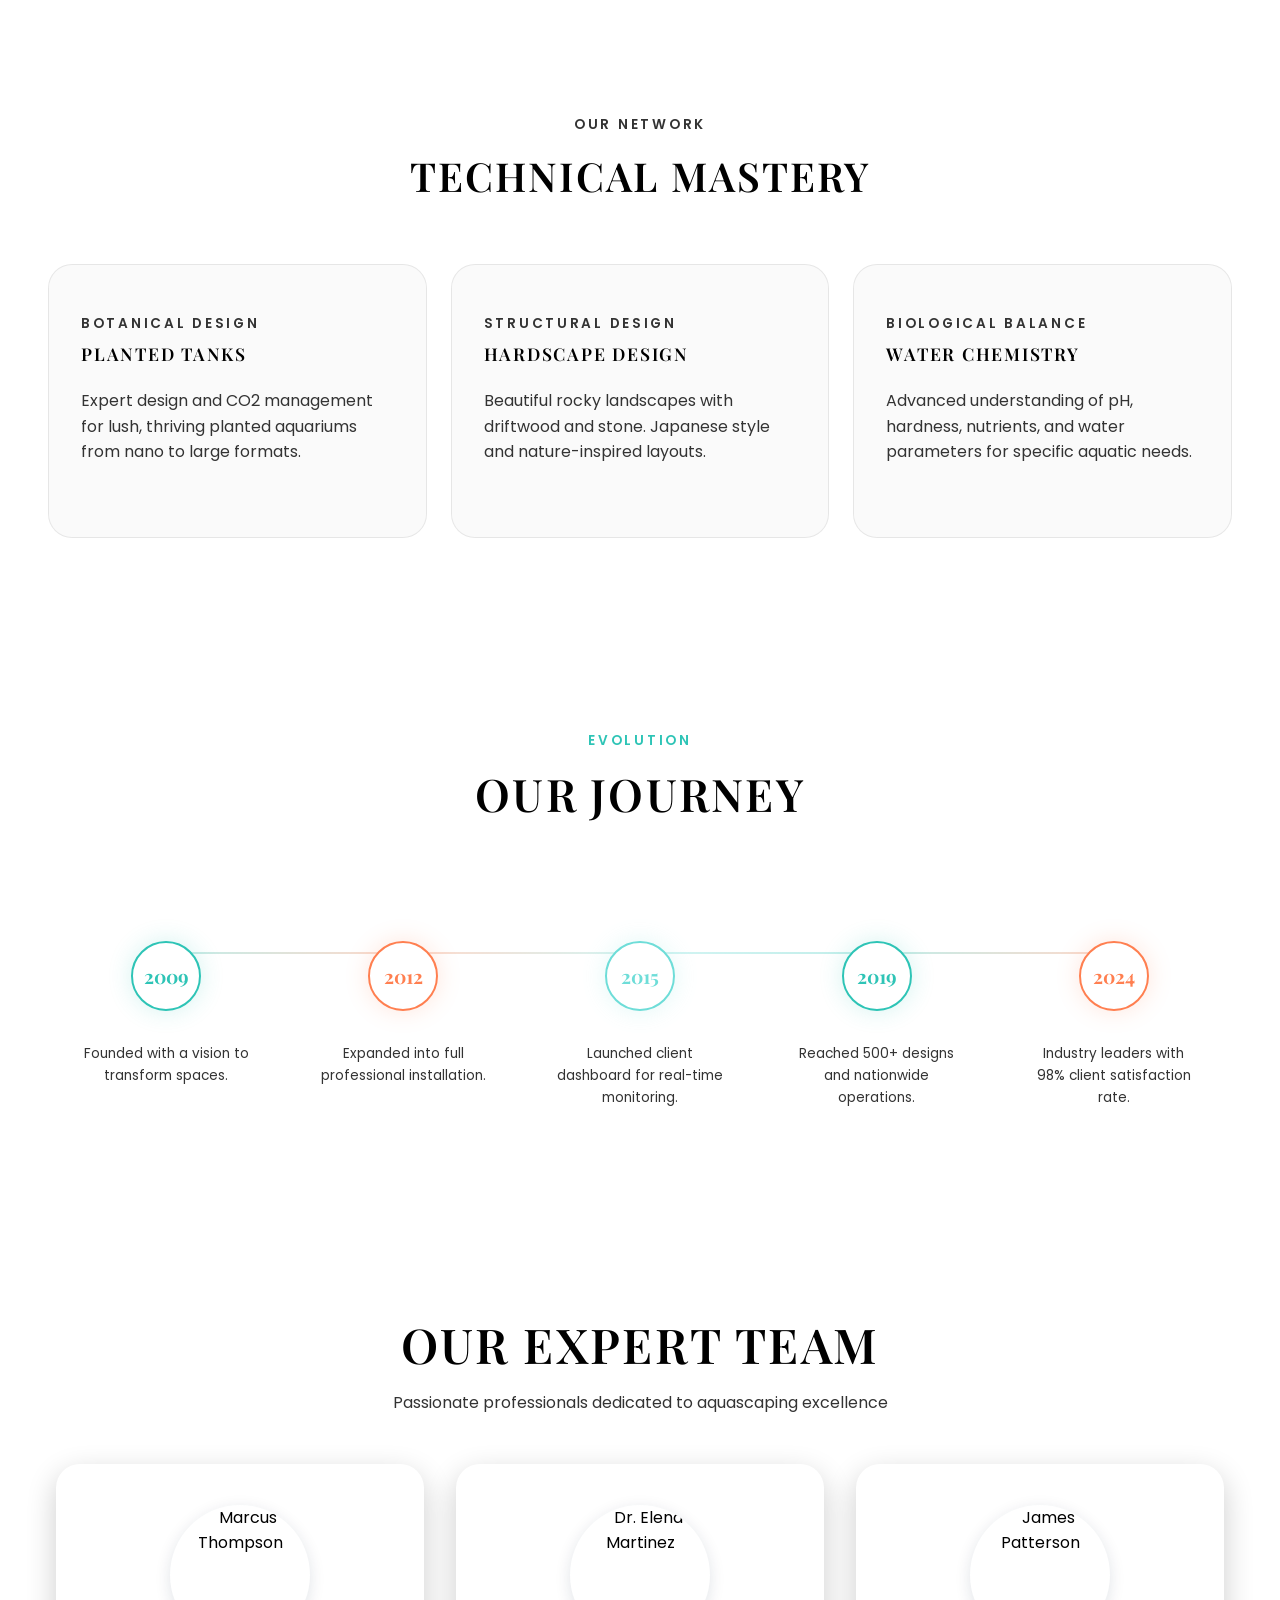
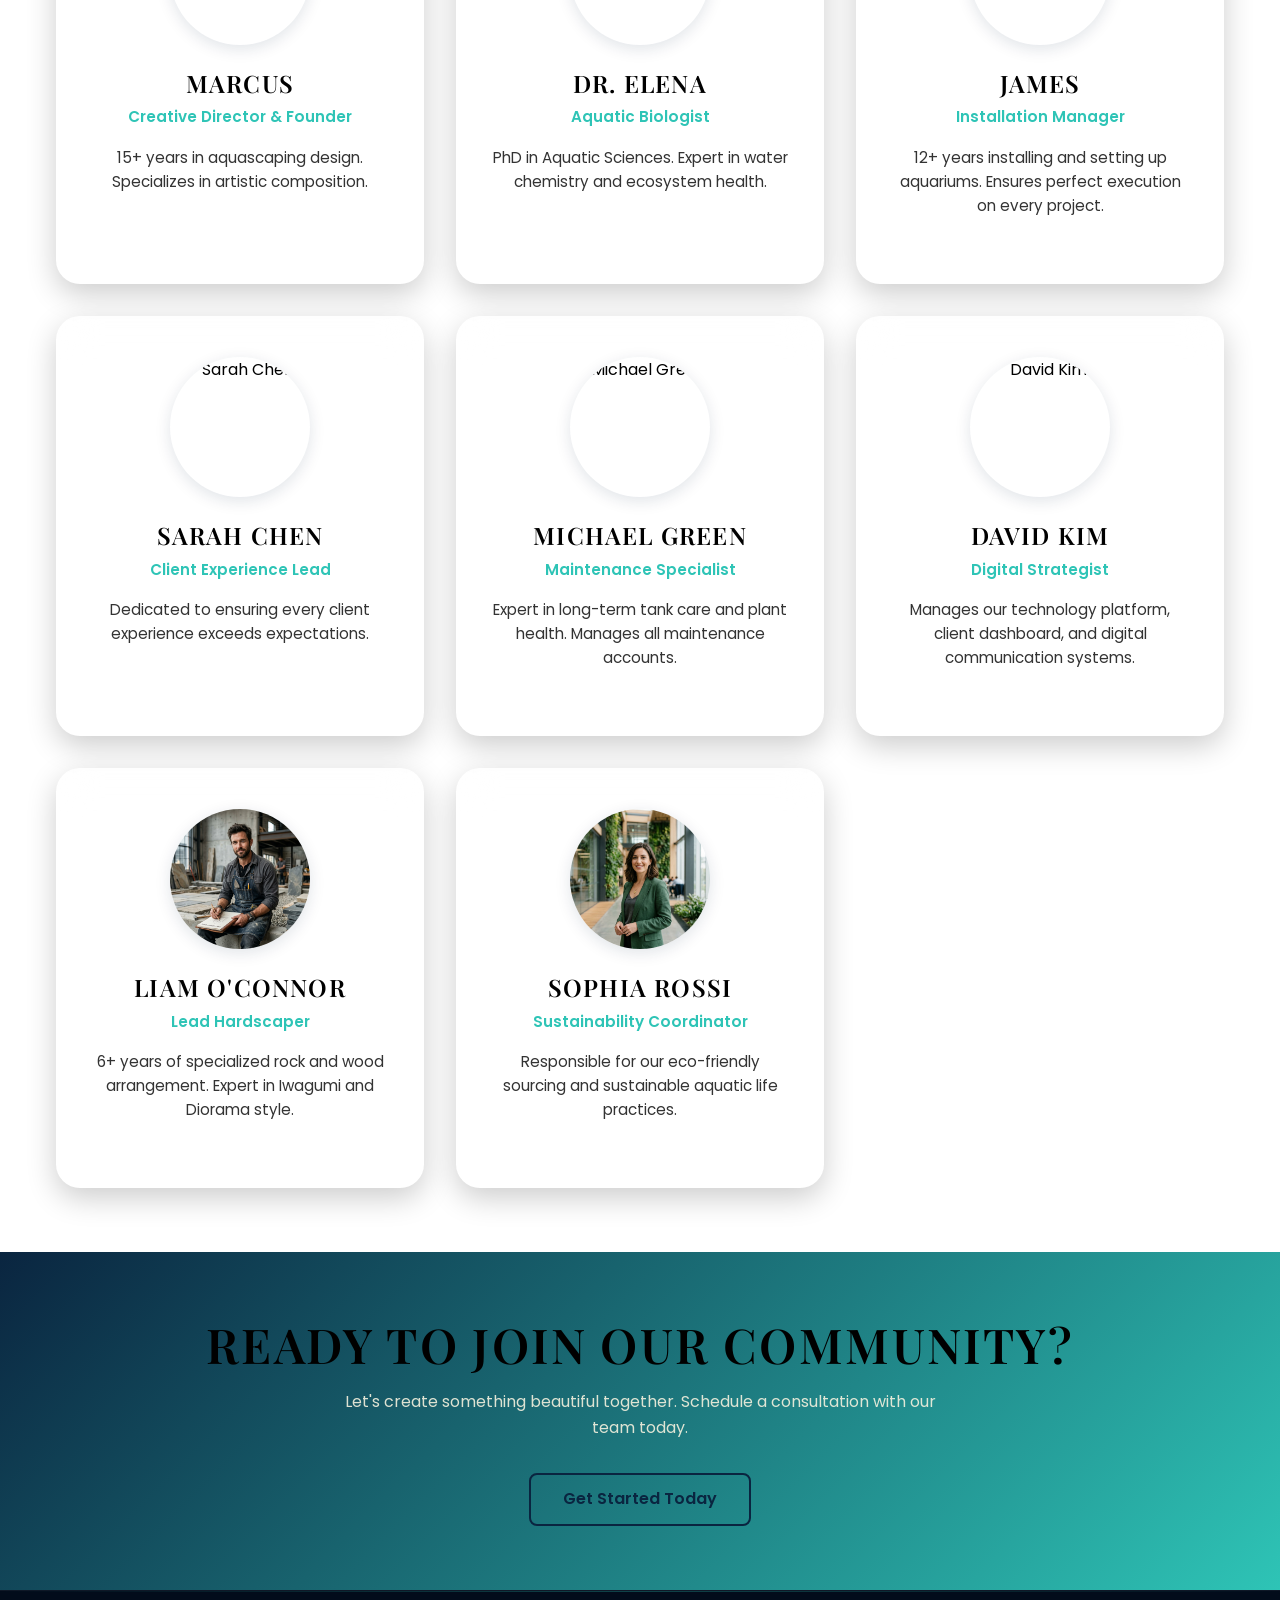
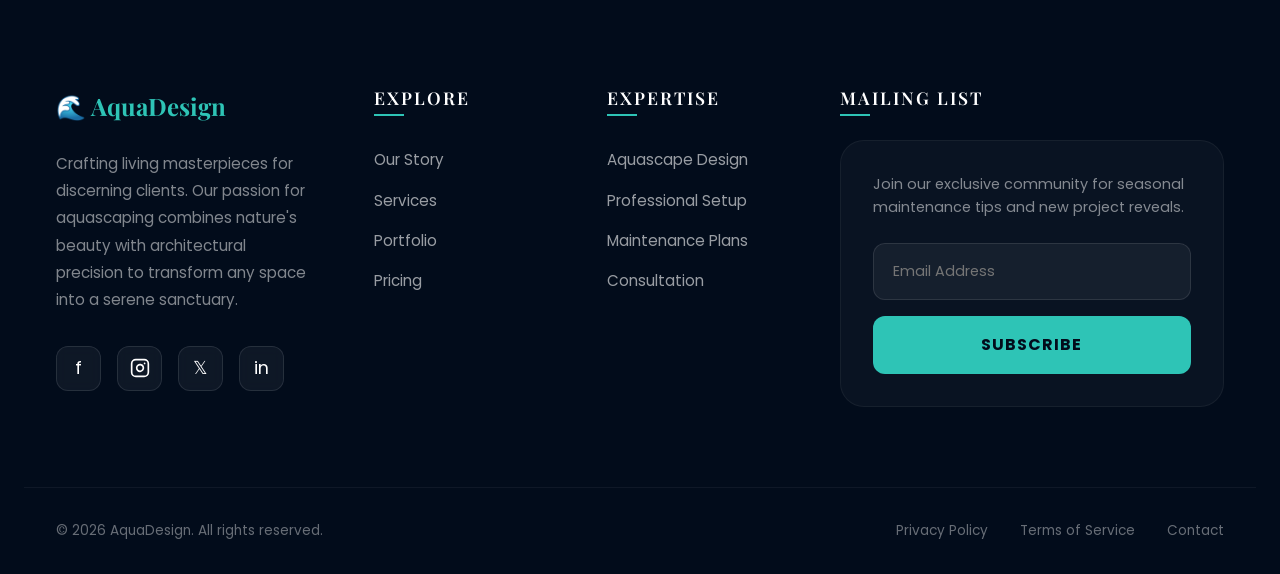
==== commit 1e983362: "feat: implement client dashboard and add multiple supporting pages with centralized styling" ====
--- a/pages/about.html
+++ b/pages/about.html
@@ -61,6 +61,7 @@
       .about-grid {
         grid-template-columns: 1fr;
         gap: 2rem;
+        text-align: center !important;
       }
     }
 
@@ -86,17 +87,25 @@
     }
 
     .team-member {
-      background: var(--card-bg);
+      background: rgba(255, 255, 255, 0.03);
+      backdrop-filter: blur(20px);
+      -webkit-backdrop-filter: blur(20px);
       border-radius: var(--radius-lg);
-      padding: 2rem;
+      padding: 2.5rem 2rem;
       text-align: center;
-      border: 1px solid var(--border-color);
-      transition: all 0.3s ease;
+      border: 1px solid rgba(255, 255, 255, 0.1);
+      transition: all 0.4s cubic-bezier(0.175, 0.885, 0.32, 1.275);
+      height: 100%;
+      position: relative;
+      z-index: 1;
+      box-shadow: 0 10px 30px rgba(0, 0, 0, 0.2);
     }
 
     .team-member:hover {
-      transform: translateY(-8px);
-      box-shadow: var(--shadow-lg);
+      background: rgba(255, 255, 255, 0.06);
+      transform: translateY(-12px) scale(1.02);
+      box-shadow: 0 20px 40px rgba(0, 0, 0, 0.3);
+      border-color: var(--aqua-teal);
     }
 
     .team-avatar {
@@ -187,9 +196,8 @@
   <!-- Navbar -->
   <nav class="navbar navbar-expand-lg fixed-top">
     <div class="container-custom">
-      <a class="navbar-brand" href="../index.html">
-        <div class="navbar-logo-icon">🌊</div>
-        AquaDesign
+      <a class="navbar-brand" href="../index.html" style="display: flex; align-items: center; gap: 0.5rem;">
+        🌊 AquaDesign
       </a>
       <button class="navbar-toggler" type="button" data-bs-toggle="collapse" data-bs-target="#navbarNav">
         <span class="navbar-toggler-icon"></span>
@@ -212,9 +220,6 @@
             <a class="nav-link" href="portfolio.html">Portfolio</a>
           </li>
           <li class="nav-item">
-            <a class="nav-link" href="maintenance.html">Maintenance</a>
-          </li>
-          <li class="nav-item">
             <a class="nav-link" href="pricing.html">Pricing</a>
           </li>
           <li class="nav-item">
@@ -226,7 +231,8 @@
           <a href="login.html" class="btn-login-nav">Login</a>
           <button class="rtl-toggle" title="Toggle RTL">RTL</button>
           <button class="theme-toggle" title="Toggle Theme">
-            <svg xmlns="http://www.w3.org/2000/svg" width="16" height="16" viewBox="0 0 24 24" fill="none" stroke="currentColor" stroke-width="2" stroke-linecap="round" stroke-linejoin="round">
+            <svg xmlns="http://www.w3.org/2000/svg" width="16" height="16" viewBox="0 0 24 24" fill="none"
+              stroke="currentColor" stroke-width="2" stroke-linecap="round" stroke-linejoin="round">
               <path d="M12 3a6 6 0 0 0 9 9 9 9 0 1 1-9-9Z" />
             </svg>
           </button>
@@ -239,8 +245,10 @@
   <section class="about-hero">
     <div class="container-custom" style="max-width: 800px; margin: 0 auto;">
       <span class="overline-text fade-in" style="color: var(--aqua-teal);">OUR HERITAGE</span>
-      <h1 class="fade-in" style="font-size: clamp(3rem, 6vw, 4.5rem); text-transform: uppercase; margin: 1rem 0;">About AquaDesign</h1>
-      <p class="fade-in" style="font-size: 1.1rem; line-height: 1.6;">15 years of expertise in creating stunning aquascapes that transform spaces and bring joy to thousands of clients worldwide.</p>
+      <h1 class="fade-in" style="font-size: clamp(3rem, 6vw, 4.5rem); text-transform: uppercase; margin: 1rem 0;">About
+        AquaDesign</h1>
+      <p class="fade-in" style="font-size: 1.1rem; line-height: 1.6;">15 years of expertise in creating stunning
+        aquascapes that transform spaces and bring joy to thousands of clients worldwide.</p>
     </div>
   </section>
 
@@ -253,10 +261,12 @@
           <span class="overline-text" style="color: var(--aqua-teal);">Our Legacy</span>
           <h2 style="font-size: 2.5rem; text-transform: uppercase; margin: 1rem 0;">A Passion for<br>Perfection</h2>
           <p style="color: var(--text-secondary); line-height: 1.8; margin-bottom: 1rem;">
-            Founded in 2009, AquaDesign started with a simple passion: creating beautiful, thriving aquatic ecosystems. What began as a small aquascaping studio has grown into a leading design firm.
+            Founded in 2009, AquaDesign started with a simple passion: creating beautiful, thriving aquatic ecosystems.
+            What began as a small aquascaping studio has grown into a leading design firm.
           </p>
           <p style="color: var(--text-secondary); line-height: 1.8;">
-            We combine artistic vision with scientific knowledge to create aquariums that are as healthy as they are beautiful. Today, we've designed over 500 aquascapes, each one a unique masterpiece.
+            We combine artistic vision with scientific knowledge to create aquariums that are as healthy as they are
+            beautiful. Today, we've designed over 500 aquascapes, each one a unique masterpiece.
           </p>
         </div>
       </div>
@@ -275,66 +285,138 @@
       <div class="row g-4">
         <div class="col-lg-4 col-md-6">
           <div class="elegant-card-left">
-            <span class="overline-text" style="color: var(--text-secondary); margin-bottom: 0.5rem;">BOTANICAL DESIGN</span>
+            <span class="overline-text" style="color: var(--text-secondary); margin-bottom: 0.5rem;">BOTANICAL
+              DESIGN</span>
             <h4 style="font-size: 1.1rem; letter-spacing: 0.1em; text-transform: uppercase;">Planted Tanks</h4>
-            <p style="color: var(--text-secondary); margin-top: 1rem; line-height: 1.6;">Expert design and CO2 management for lush, thriving planted aquariums from nano to large formats.</p>
+            <p style="color: var(--text-secondary); margin-top: 1rem; line-height: 1.6;">Expert design and CO2
+              management for lush, thriving planted aquariums from nano to large formats.</p>
           </div>
         </div>
 
         <div class="col-lg-4 col-md-6">
           <div class="elegant-card-left">
-            <span class="overline-text" style="color: var(--text-secondary); margin-bottom: 0.5rem;">STRUCTURAL DESIGN</span>
+            <span class="overline-text" style="color: var(--text-secondary); margin-bottom: 0.5rem;">STRUCTURAL
+              DESIGN</span>
             <h4 style="font-size: 1.1rem; letter-spacing: 0.1em; text-transform: uppercase;">Hardscape Design</h4>
-            <p style="color: var(--text-secondary); margin-top: 1rem; line-height: 1.6;">Beautiful rocky landscapes with driftwood and stone. Japanese style and nature-inspired layouts.</p>
+            <p style="color: var(--text-secondary); margin-top: 1rem; line-height: 1.6;">Beautiful rocky landscapes with
+              driftwood and stone. Japanese style and nature-inspired layouts.</p>
           </div>
         </div>
 
         <div class="col-lg-4 col-md-6">
           <div class="elegant-card-left">
-            <span class="overline-text" style="color: var(--text-secondary); margin-bottom: 0.5rem;">BIOLOGICAL BALANCE</span>
+            <span class="overline-text" style="color: var(--text-secondary); margin-bottom: 0.5rem;">BIOLOGICAL
+              BALANCE</span>
             <h4 style="font-size: 1.1rem; letter-spacing: 0.1em; text-transform: uppercase;">Water Chemistry</h4>
-            <p style="color: var(--text-secondary); margin-top: 1rem; line-height: 1.6;">Advanced understanding of pH, hardness, nutrients, and water parameters for specific aquatic needs.</p>
+            <p style="color: var(--text-secondary); margin-top: 1rem; line-height: 1.6;">Advanced understanding of pH,
+              hardness, nutrients, and water parameters for specific aquatic needs.</p>
           </div>
         </div>
       </div>
     </div>
   </section>
 
-  <!-- Timeline -->
-  <section class="about-section">
+
+  <!-- ============================================
+     OUR JOURNEY (TIMELINE EVOLUTION)
+     ============================================ -->
+  <section class="section-padding" style="background: var(--bg-primary); position: relative; overflow: hidden;">
     <div class="container-custom">
-      <h2 style="text-align: center; margin-bottom: 0.5rem;">Our Journey</h2>
-      <p style="text-align: center; color: var(--text-secondary); margin-bottom: 2rem;">Key milestones in our growth</p>
-
-      <div class="timeline-horizontal">
-        <div class="timeline-dot">
-          <div class="timeline-year">2009</div>
-          <p style="margin-bottom: 0; font-size: 0.95rem;">Founded AquaDesign with a vision to transform spaces through
-            aquascaping.</p>
-        </div>
-        <div class="timeline-dot">
-          <div class="timeline-year">2012</div>
-          <p style="margin-bottom: 0; font-size: 0.95rem;">Expanded services to include full installation and
-            maintenance support.</p>
-        </div>
-        <div class="timeline-dot">
-          <div class="timeline-year">2015</div>
-          <p style="margin-bottom: 0; font-size: 0.95rem;">Launched client dashboard for real-time tank monitoring and
-            tracking.</p>
-        </div>
-        <div class="timeline-dot">
-          <div class="timeline-year">2019</div>
-          <p style="margin-bottom: 0; font-size: 0.95rem;">Reached 500+ aquascape designs and expanded nationwide
-            operations.</p>
-        </div>
-        <div class="timeline-dot">
-          <div class="timeline-year">2024</div>
-          <p style="margin-bottom: 0; font-size: 0.95rem;">Recognized as industry leaders with 98% client satisfaction
-            rate.</p>
+      <div style="text-align: center; margin-bottom: 6rem;">
+        <span class="overline-text" style="color: var(--aqua-teal);">Evolution</span>
+        <h2 style="font-size: 2.8rem; text-transform: uppercase;">Our Journey</h2>
+        <div class="section-title-underline"></div>
+      </div>
+
+      <div class="row g-0 justify-content-center">
+        <!-- 2009 -->
+        <div class="col-lg col-md-4">
+          <div style="text-align: center; position: relative; padding: 1.5rem;">
+            <!-- Connector Line (Desktop Only) -->
+            <div class="d-none d-lg-block"
+              style="position: absolute; top: 35px; left: 50%; width: 100%; height: 2px; background: linear-gradient(90deg, var(--aqua-teal), var(--coral-accent)); z-index: 0; opacity: 0.3;">
+            </div>
+
+            <div
+              style="width: 70px; height: 70px; background: var(--bg-secondary); border: 2px solid var(--aqua-teal); border-radius: 50%; display: flex; align-items: center; justify-content: center; margin: 0 auto 2rem; position: relative; z-index: 1; box-shadow: 0 0 25px rgba(46, 196, 182, 0.2);">
+              <span
+                style="font-family: var(--font-display); font-size: 1.2rem; font-weight: 700; color: var(--aqua-teal);">2009</span>
+            </div>
+            <p style="color: var(--text-secondary); font-size: 0.85rem; line-height: 1.6; padding: 0 0.5rem;">Founded
+              with a vision to transform spaces.</p>
+          </div>
+        </div>
+
+        <!-- 2012 -->
+        <div class="col-lg col-md-4">
+          <div style="text-align: center; position: relative; padding: 1.5rem;">
+            <!-- Connector Line (Desktop Only) -->
+            <div class="d-none d-lg-block"
+              style="position: absolute; top: 35px; left: 50%; width: 100%; height: 2px; background: linear-gradient(90deg, var(--coral-accent), var(--aqua-light)); z-index: 0; opacity: 0.3;">
+            </div>
+
+            <div
+              style="width: 70px; height: 70px; background: var(--bg-secondary); border: 2px solid var(--coral-accent); border-radius: 50%; display: flex; align-items: center; justify-content: center; margin: 0 auto 2rem; position: relative; z-index: 1; box-shadow: 0 0 25px rgba(255, 127, 80, 0.2);">
+              <span
+                style="font-family: var(--font-display); font-size: 1.2rem; font-weight: 700; color: var(--coral-accent);">2012</span>
+            </div>
+            <p style="color: var(--text-secondary); font-size: 0.85rem; line-height: 1.6; padding: 0 0.5rem;">Expanded
+              into full professional installation.</p>
+          </div>
+        </div>
+
+        <!-- 2015 -->
+        <div class="col-lg col-md-4">
+          <div style="text-align: center; position: relative; padding: 1.5rem;">
+            <!-- Connector Line (Desktop Only) -->
+            <div class="d-none d-lg-block"
+              style="position: absolute; top: 35px; left: 50%; width: 100%; height: 2px; background: linear-gradient(90deg, var(--aqua-light), var(--aqua-teal)); z-index: 0; opacity: 0.3;">
+            </div>
+
+            <div
+              style="width: 70px; height: 70px; background: var(--bg-secondary); border: 2px solid var(--aqua-light); border-radius: 50%; display: flex; align-items: center; justify-content: center; margin: 0 auto 2rem; position: relative; z-index: 1; box-shadow: 0 0 25px rgba(110, 221, 216, 0.2);">
+              <span
+                style="font-family: var(--font-display); font-size: 1.2rem; font-weight: 700; color: var(--aqua-light);">2015</span>
+            </div>
+            <p style="color: var(--text-secondary); font-size: 0.85rem; line-height: 1.6; padding: 0 0.5rem;">Launched
+              client dashboard for real-time monitoring.</p>
+          </div>
+        </div>
+
+        <!-- 2019 -->
+        <div class="col-lg col-md-4">
+          <div style="text-align: center; position: relative; padding: 1.5rem;">
+            <!-- Connector Line (Desktop Only) -->
+            <div class="d-none d-lg-block"
+              style="position: absolute; top: 35px; left: 50%; width: 100%; height: 2px; background: linear-gradient(90deg, var(--aqua-teal), var(--coral-accent)); z-index: 0; opacity: 0.3;">
+            </div>
+
+            <div
+              style="width: 70px; height: 70px; background: var(--bg-secondary); border: 2px solid var(--aqua-teal); border-radius: 50%; display: flex; align-items: center; justify-content: center; margin: 0 auto 2rem; position: relative; z-index: 1; box-shadow: 0 0 25px rgba(46, 196, 182, 0.2);">
+              <span
+                style="font-family: var(--font-display); font-size: 1.2rem; font-weight: 700; color: var(--aqua-teal);">2019</span>
+            </div>
+            <p style="color: var(--text-secondary); font-size: 0.85rem; line-height: 1.6; padding: 0 0.5rem;">Reached
+              500+ designs and nationwide operations.</p>
+          </div>
+        </div>
+
+        <!-- 2024 -->
+        <div class="col-lg col-md-4">
+          <div style="text-align: center; position: relative; padding: 1.5rem;">
+            <div
+              style="width: 70px; height: 70px; background: var(--bg-secondary); border: 2px solid var(--coral-accent); border-radius: 50%; display: flex; align-items: center; justify-content: center; margin: 0 auto 2rem; position: relative; z-index: 1; box-shadow: 0 0 25px rgba(255, 127, 80, 0.2);">
+              <span
+                style="font-family: var(--font-display); font-size: 1.2rem; font-weight: 700; color: var(--coral-accent);">2024</span>
+            </div>
+            <p style="color: var(--text-secondary); font-size: 0.85rem; line-height: 1.6; padding: 0 0.5rem;">Industry
+              leaders with 98% client satisfaction rate.</p>
+          </div>
         </div>
       </div>
     </div>
   </section>
+
 
 
   <!-- Team -->
@@ -351,7 +433,7 @@
               src="https://images.unsplash.com/photo-1507003211169-0a1dd7228f2d?auto=format&fit=crop&w=400&h=400&q=80"
               alt="Marcus Thompson">
           </div>
-          <h4>Marcus Thompson</h4>
+          <h4>Marcus</h4>
           <div class="team-role">Creative Director & Founder</div>
           <p style="color: var(--text-secondary); font-size: 0.95rem;">15+ years in aquascaping design. Specializes in
             artistic composition.</p>
@@ -363,7 +445,7 @@
               src="https://images.unsplash.com/photo-1573496359142-b8d87734a5a2?auto=format&fit=crop&w=400&h=400&q=80"
               alt="Dr. Elena Martinez">
           </div>
-          <h4>Dr. Elena Martinez</h4>
+          <h4>Dr. Elena</h4>
           <div class="team-role">Aquatic Biologist</div>
           <p style="color: var(--text-secondary); font-size: 0.95rem;">PhD in Aquatic Sciences. Expert in water
             chemistry and ecosystem health.</p>
@@ -375,7 +457,7 @@
               src="https://images.unsplash.com/photo-1500648767791-00dcc994a43e?auto=format&fit=crop&w=400&h=400&q=80"
               alt="James Patterson">
           </div>
-          <h4>James Patterson</h4>
+          <h4>James</h4>
           <div class="team-role">Installation Manager</div>
           <p style="color: var(--text-secondary); font-size: 0.95rem;">12+ years installing and setting up aquariums.
             Ensures perfect execution on every project.</p>
@@ -459,8 +541,9 @@
       <div class="footer-grid">
         <!-- Brand Section -->
         <div class="footer-brand">
-          <a href="../index.html" style="text-decoration: none;">
-            <h2>🌊 AquaDesign</h2>
+          <a href="../index.html" class="navbar-brand"
+            style="text-decoration: none; display: flex; align-items: center; gap: 0.5rem; margin-bottom: 1.5rem;">
+            🌊 AquaDesign
           </a>
           <p>
             Crafting living masterpieces for discerning clients. Our passion for aquascaping combines nature's beauty
@@ -468,8 +551,10 @@
           </p>
           <div class="social-icons-v2">
             <a href="#" class="social-icon-v2" title="Facebook">f</a>
-            <a href="#" class="social-icon-v2" title="Instagram">📷</a>
-            <a href="#" class="social-icon-v2" title="YouTube">🎬</a>
+            <a href="#" class="social-icon-v2" title="Instagram">
+              <svg xmlns="http://www.w3.org/2000/svg" width="20" height="20" viewBox="0 0 24 24" fill="none" stroke="currentColor" stroke-width="2" stroke-linecap="round" stroke-linejoin="round"><rect x="2" y="2" width="20" height="20" rx="5" ry="5"></rect><path d="M16 11.37A4 4 0 1 1 12.63 8 4 4 0 0 1 16 11.37z"></path><line x1="17.5" y1="6.5" x2="17.51" y2="6.5"></line></svg>
+            </a>
+            <a href="#" class="social-icon-v2" title="Twitter">𝕏</a>
             <a href="#" class="social-icon-v2" title="LinkedIn">in</a>
           </div>
         </div>
--- a/assets/css/style.css
+++ b/assets/css/style.css
@@ -198,10 +198,7 @@
 }
 
 .gradient-text {
-  background: linear-gradient(135deg, var(--aqua-teal) 0%, var(--coral-accent) 100%);
-  -webkit-background-clip: text;
-  -webkit-text-fill-color: transparent;
-  background-clip: text;
+  color: var(--aqua-teal);
 }
 
 .gradient-bg {
@@ -361,10 +358,13 @@
   font-family: var(--font-display);
   font-size: 1.5rem;
   font-weight: 700;
-  background: var(--gradient-aqua);
-  -webkit-background-clip: text;
-  -webkit-text-fill-color: transparent;
-  background-clip: text;
+  color: var(--aqua-teal) !important;
+  text-decoration: none;
+  transition: color var(--transition-fast);
+}
+
+.navbar-brand:hover {
+  color: var(--aqua-light) !important;
 }
 
 .nav-link {
@@ -436,8 +436,8 @@
 }
 
 .rtl-toggle {
-  background: #87CEEB;
-  color: #1A1A1A !important;
+  background: var(--aqua-teal);
+  color: var(--dark-navy) !important;
 }
 
 .theme-toggle:hover,
@@ -1400,7 +1400,7 @@
   /* Fixed Midnight Navy regardless of theme */
   color: rgba(255, 255, 255, 0.6);
   padding: 6rem 0 2rem;
-  margin-top: 6rem;
+  margin-top: 0;
   border-top: 1px solid rgba(255, 255, 255, 0.05);
   position: relative;
   overflow: hidden;
@@ -1433,10 +1433,7 @@
   font-size: 2rem;
   font-weight: 700;
   margin-bottom: 1.5rem;
-  background: linear-gradient(135deg, var(--white-pure) 0%, var(--aqua-teal) 100%);
-  -webkit-background-clip: text;
-  -webkit-text-fill-color: transparent;
-  background-clip: text;
+  color: var(--white-pure);
 }
 
 .footer-brand p {
@@ -1669,21 +1666,44 @@
 }
 
 @media (max-width: 768px) {
+  html, body {
+    overflow-x: hidden !important;
+    width: 100% !important;
+    position: relative !important;
+    margin: 0 !important;
+    padding: 0 !important;
+  }
+
   .navbar {
-    padding: var(--spacing-md);
+    padding: var(--spacing-md) 0.5rem !important;
+    width: 100% !important;
   }
 
   .navbar-brand {
     font-size: 1.25rem;
   }
 
-  .gallery-grid {
-    grid-template-columns: 1fr;
-  }
-
-  .pricing-grid {
-    grid-template-columns: 1fr;
-  }
+  /* Global Mobile Centering & Sizing */
+  h1 { font-size: 2rem !important; }
+  h2 { font-size: 1.75rem !important; }
+  h3 { font-size: 1.5rem !important; }
+  
+  h1, h2, h3, h4, h5, h6, p, .overline-text, .section-title {
+    text-align: center !important;
+    word-wrap: break-word;
+  }
+
+  .section-title-underline {
+    margin: 1rem auto 2rem !important;
+  }
+
+  .container-custom {
+    padding-left: 0.75rem !important;
+    padding-right: 0.75rem !important;
+    max-width: 100vw !important;
+    overflow-x: hidden;
+  }
+
 
   .pricing-card.featured {
     transform: scale(1);
@@ -1693,13 +1713,118 @@
     transform: translateY(-8px);
   }
 
-  .footer-grid {
-    grid-template-columns: 1fr;
+  .btn {
+    display: flex !important;
+    margin: 0 auto !important;
+    width: 100% !important;
+    max-width: 280px;
+    justify-content: center;
+    padding: 0.8rem 1.5rem !important;
+  }
+
+  .hero-content, .about-hero, .services-hero, .hero {
+    align-items: center !important;
+    text-align: center !important;
+    padding: 4rem 1rem !important;
+  }
+
+  .hero-badge {
+    display: none !important;
+  }
+
+  .overlapping-layout, .about-grid, .service-layout, .footer-grid, .team-grid, .values-grid {
+    grid-template-columns: 1fr !important;
+    text-align: center !important;
+    gap: 2rem !important;
+  }
+
+  .testimonial-card, .service-item, .feature-card {
+    padding: 2rem 1.25rem !important;
+    margin: 0 !important;
+    width: 100% !important;
+  }
+
+  .service-benefits {
+    display: inline-block;
+    text-align: left;
+    width: 100%;
+    max-width: 100%;
+    margin: 1.5rem 0 !important;
+    padding: 0 !important;
+  }
+
+  .footer-brand {
+    display: flex !important;
+    flex-direction: column !important;
+    align-items: center !important;
+    text-align: center !important;
+    padding: 0 0.5rem;
+  }
+
+  .footer-brand .navbar-brand {
+    justify-content: center !important;
+    width: 100%;
+    margin-bottom: 1.5rem !important;
+  }
+
+  .footer-brand p {
+    font-size: 0.95rem !important;
+    line-height: 1.6 !important;
+    margin: 0 auto 1.5rem !important;
+    max-width: 100% !important;
+  }
+
+  .footer-section {
+    text-align: center !important;
+    margin-bottom: 3rem !important;
+  }
+
+  .footer-links {
+    padding: 0 !important;
+    display: flex !important;
+    flex-direction: column !important;
+    align-items: center !important;
+  }
+
+  .newsletter-v2 {
+    text-align: center !important;
+  }
+
+  .newsletter-form-v2 {
+    flex-direction: column !important;
+    gap: 1rem !important;
+    width: 100% !important;
+  }
+
+  .newsletter-form-v2 input {
+    width: 100% !important;
+    text-align: center !important;
+    border-radius: 12px !important;
+  }
+
+  .newsletter-form-v2 button {
+    width: 100% !important;
+    border-radius: 12px !important;
+  }
+
+  .social-icons-v2 {
+    justify-content: center !important;
+    width: 100%;
+    margin-top: 1.5rem !important;
+  }
+
+  .social-icons-v2, .footer-legal-links, .footer-bottom-v2 {
+    justify-content: center !important;
+    text-align: center !important;
+    flex-wrap: wrap;
+    gap: 1rem;
   }
 
   .footer-bottom {
     flex-direction: column;
-    align-items: flex-start;
+    align-items: center;
+    text-align: center;
+    gap: 1rem;
   }
 }
 
@@ -2168,9 +2293,11 @@
   .newsletter-premium {
     grid-template-columns: 1fr;
   }
+
   .newsletter-premium-image {
     display: none;
   }
+
   .newsletter-premium-content {
     padding: 2rem;
   }
@@ -2215,11 +2342,13 @@
   .overlapping-layout {
     flex-direction: column-reverse;
   }
+
   .overlapping-image {
     position: relative;
     width: 100%;
     height: 300px;
   }
+
   .overlapping-content {
     width: 100%;
     margin-top: -2rem;
@@ -2228,51 +2357,67 @@
 }
 
 .elegant-card-centered {
-  background: var(--card-bg);
-  border: 1px solid rgba(255, 255, 255, 0.05);
-  border-radius: 8px;
+  background: rgba(255, 255, 255, 0.05) !important;
+  backdrop-filter: blur(15px);
+  -webkit-backdrop-filter: blur(15px);
+  border: 1px solid rgba(255, 255, 255, 0.1) !important;
+  border-radius: 24px;
   padding: 3rem 2rem;
   text-align: center;
   height: 100%;
   display: flex;
   flex-direction: column;
   align-items: center;
-  transition: all var(--transition-normal);
+  transition: all 0.4s cubic-bezier(0.165, 0.84, 0.44, 1);
+}
+
+[data-theme="light"] .elegant-card-centered {
+  background: rgba(0, 0, 0, 0.02) !important;
+  border: 1px solid rgba(0, 0, 0, 0.08) !important;
 }
 
 .elegant-card-centered:hover {
-  border-color: rgba(255, 255, 255, 0.15);
-  box-shadow: var(--shadow-md);
+  transform: translateY(-12px);
+  border-color: var(--aqua-teal) !important;
+  box-shadow: 0 20px 40px rgba(0, 0, 0, 0.2);
 }
 
 .elegant-icon-centered {
-  width: 48px;
-  height: 48px;
-  border-radius: 8px;
+  width: 50px;
+  height: 50px;
+  background: rgba(46, 196, 182, 0.1);
+  border-radius: 12px;
   display: flex;
   align-items: center;
   justify-content: center;
-  background: rgba(255, 255, 255, 0.05);
-  border: 1px solid rgba(255, 255, 255, 0.1);
+  color: var(--aqua-teal);
   margin-bottom: 1.5rem;
-  color: var(--aqua-teal);
+  border: 1px solid rgba(46, 196, 182, 0.2);
 }
 
 .elegant-card-left {
-  background: var(--card-bg);
-  border: 1px solid rgba(255, 255, 255, 0.05);
-  border-radius: 8px;
+  background: rgba(255, 255, 255, 0.05) !important;
+  backdrop-filter: blur(15px);
+  -webkit-backdrop-filter: blur(15px);
+  border: 1px solid rgba(255, 255, 255, 0.1) !important;
+  border-radius: 24px;
   padding: 3rem 2rem;
   text-align: left;
   height: 100%;
   display: flex;
   flex-direction: column;
-  transition: all var(--transition-normal);
+  transition: all 0.4s cubic-bezier(0.165, 0.84, 0.44, 1);
+}
+
+[data-theme="light"] .elegant-card-left {
+  background: rgba(0, 0, 0, 0.02) !important;
+  border: 1px solid rgba(0, 0, 0, 0.08) !important;
 }
 
 .elegant-card-left:hover {
-  border-color: rgba(255, 255, 255, 0.15);
-  box-shadow: var(--shadow-md);
+  transform: translateY(-12px);
+  border-color: var(--aqua-teal) !important;
+  box-shadow: 0 20px 40px rgba(0, 0, 0, 0.2);
 }
 
 /* ============================================
@@ -2288,12 +2433,12 @@
 .navbar .navbar-brand {
   display: flex;
   align-items: center;
-  gap: 0.8rem;
+  gap: 0.5rem;
   font-family: var(--font-display);
   font-size: 1.5rem;
-  font-weight: 600;
-  letter-spacing: 0.05em;
-  text-transform: uppercase;
+  font-weight: 700;
+  letter-spacing: normal;
+  text-transform: none;
 }
 
 .navbar-logo-icon {
@@ -2325,7 +2470,7 @@
   font-size: 0.85rem;
   letter-spacing: 0.15em;
   text-transform: uppercase;
-  color: var(--white-pure) !important;
+  color: var(--text-primary) !important;
   padding: 0.5rem 0 !important;
   position: relative;
   transition: all 0.3s ease;
@@ -2355,43 +2500,130 @@
   letter-spacing: 0.1em;
   font-size: 0.8rem;
   font-weight: 700 !important;
+  transition: all 0.3s ease;
+}
+
+.navbar .btn-dashboard-nav:hover {
+  background: var(--aqua-light) !important;
+  transform: translateY(-2px);
+  box-shadow: 0 4px 12px rgba(46, 196, 182, 0.3);
 }
 
 .navbar .btn-login-nav {
-  background: transparent !important;
-  color: var(--white-pure) !important;
-  border: 1px solid rgba(255, 255, 255, 0.2) !important;
+  background: var(--aqua-teal) !important;
+  color: var(--dark-navy) !important;
   padding: 0.6rem 1.5rem !important;
   border-radius: 4px;
   text-transform: uppercase;
   letter-spacing: 0.1em;
   font-size: 0.8rem;
+  font-weight: 700 !important;
+  transition: all 0.3s ease;
 }
 
 .navbar .btn-login-nav:hover {
-  border-color: var(--aqua-teal) !important;
+  background: var(--aqua-light) !important;
+  transform: translateY(-2px);
+  box-shadow: 0 4px 12px rgba(46, 196, 182, 0.3);
 }
 
 .navbar .theme-toggle,
 .navbar .rtl-toggle {
   width: 36px;
   height: 36px;
-  border: 1px solid rgba(255, 255, 255, 0.2);
-  border-radius: 50%;
   display: flex;
   align-items: center;
   justify-content: center;
-  background: transparent;
-  color: var(--white-pure);
+  border-radius: 50%;
   transition: all 0.3s ease;
-  font-size: 0.7rem;
+  font-size: 0.8rem;
   padding: 0;
   text-transform: uppercase;
-  font-weight: 600;
-}
-
-.navbar .theme-toggle:hover,
-.navbar .rtl-toggle:hover {
+  font-weight: 700;
+}
+
+.navbar .theme-toggle {
+  color: var(--text-primary);
+  border: 1px solid var(--border-color);
+  background: transparent;
+}
+
+.navbar .rtl-toggle {
+  background: var(--aqua-teal) !important;
+  color: var(--dark-navy) !important;
+  border: none !important;
+}
+
+.navbar .theme-toggle:hover {
   border-color: var(--aqua-teal);
   color: var(--aqua-teal);
+}
+
+.navbar .rtl-toggle:hover {
+  background: var(--aqua-light) !important;
+  transform: translateY(-2px);
+  box-shadow: 0 4px 12px rgba(46, 196, 182, 0.3);
+}
+
+/* ============================================
+   17. MOBILE NAVIGATION OVERHAUL
+   ============================================ */
+
+@media (max-width: 991px) {
+  .navbar .container-custom {
+    flex-wrap: wrap;
+    justify-content: space-between;
+  }
+
+  .navbar-collapse {
+    background: var(--bg-primary);
+    padding: 2.5rem 1.5rem;
+    position: absolute;
+    top: 100%;
+    left: 0;
+    width: 100%;
+    border-top: 1px solid var(--border-color);
+    box-shadow: 0 20px 40px rgba(0, 0, 0, 0.5);
+    z-index: 1000;
+    max-height: 80vh;
+    overflow-y: auto;
+  }
+
+  .navbar-nav {
+    flex-direction: column !important;
+    text-align: center;
+    gap: 1.5rem !important;
+    margin-bottom: 2rem !important;
+    width: 100%;
+  }
+
+  .navbar .nav-link {
+    font-size: 1.1rem !important;
+    padding: 0.75rem 0 !important;
+  }
+
+  .navbar .nav-utility {
+    flex-direction: column;
+    margin-left: 0 !important;
+    gap: 1.5rem !important;
+    align-items: center !important;
+    width: 100%;
+    padding-top: 1.5rem;
+    border-top: 1px solid rgba(255, 255, 255, 0.1);
+  }
+
+  .navbar .btn-dashboard-nav,
+  .navbar .btn-login-nav {
+    width: 100%;
+    max-width: 300px;
+    padding: 1rem !important;
+    justify-content: center;
+  }
+
+  .navbar .theme-toggle,
+  .navbar .rtl-toggle {
+    width: 48px;
+    height: 48px;
+    font-size: 1rem;
+  }
 }
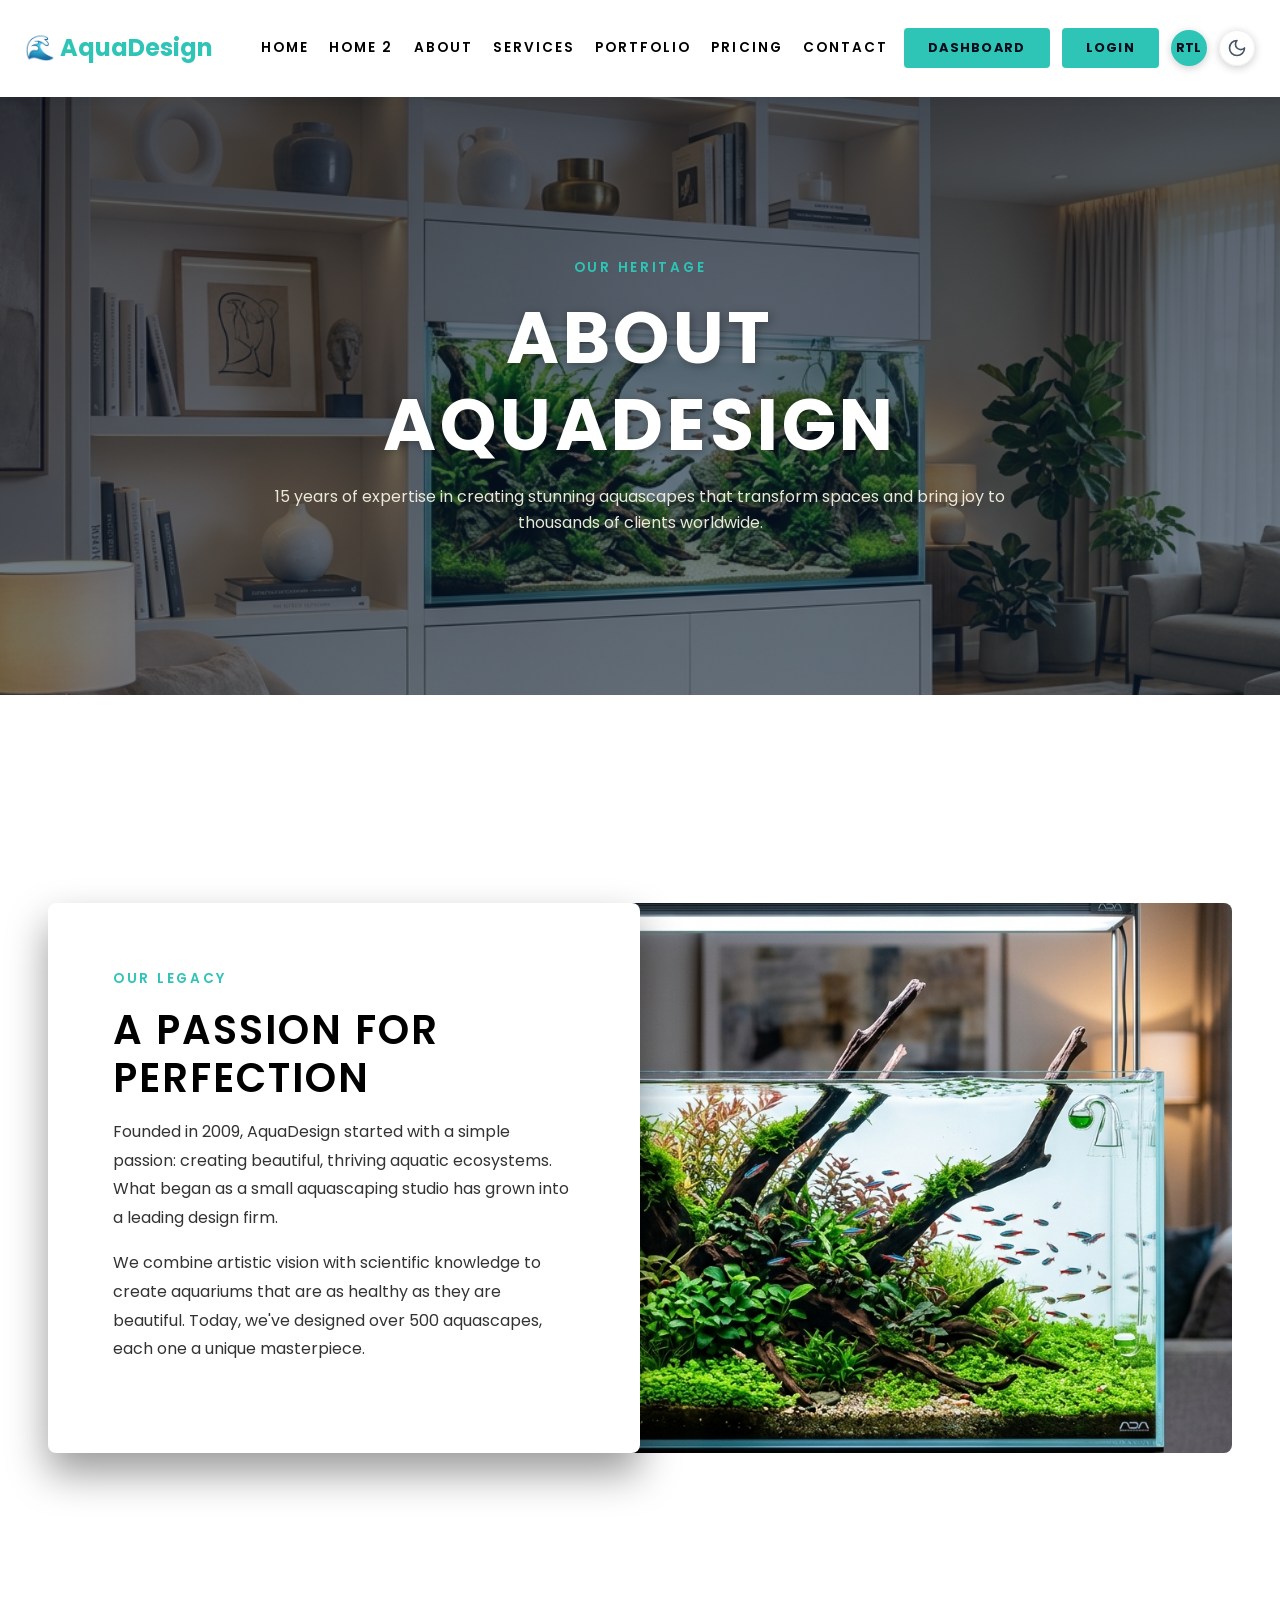
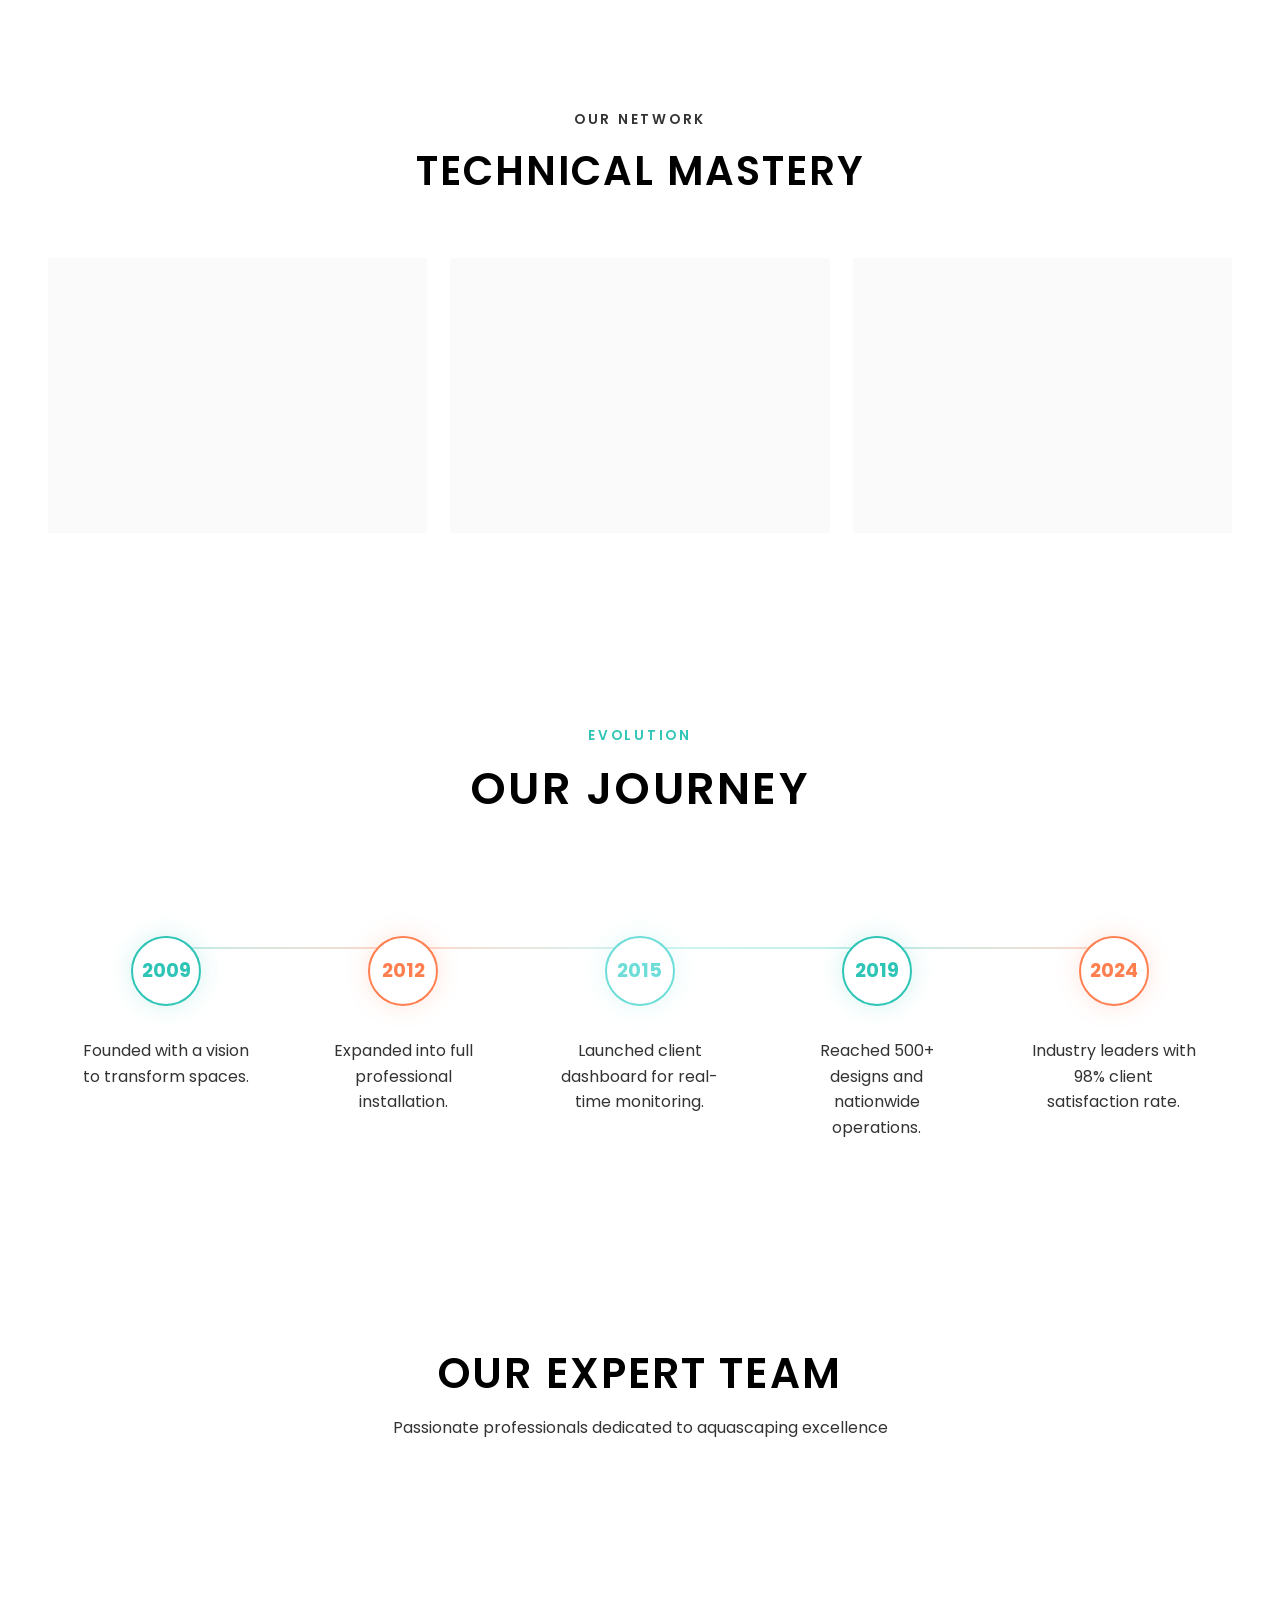
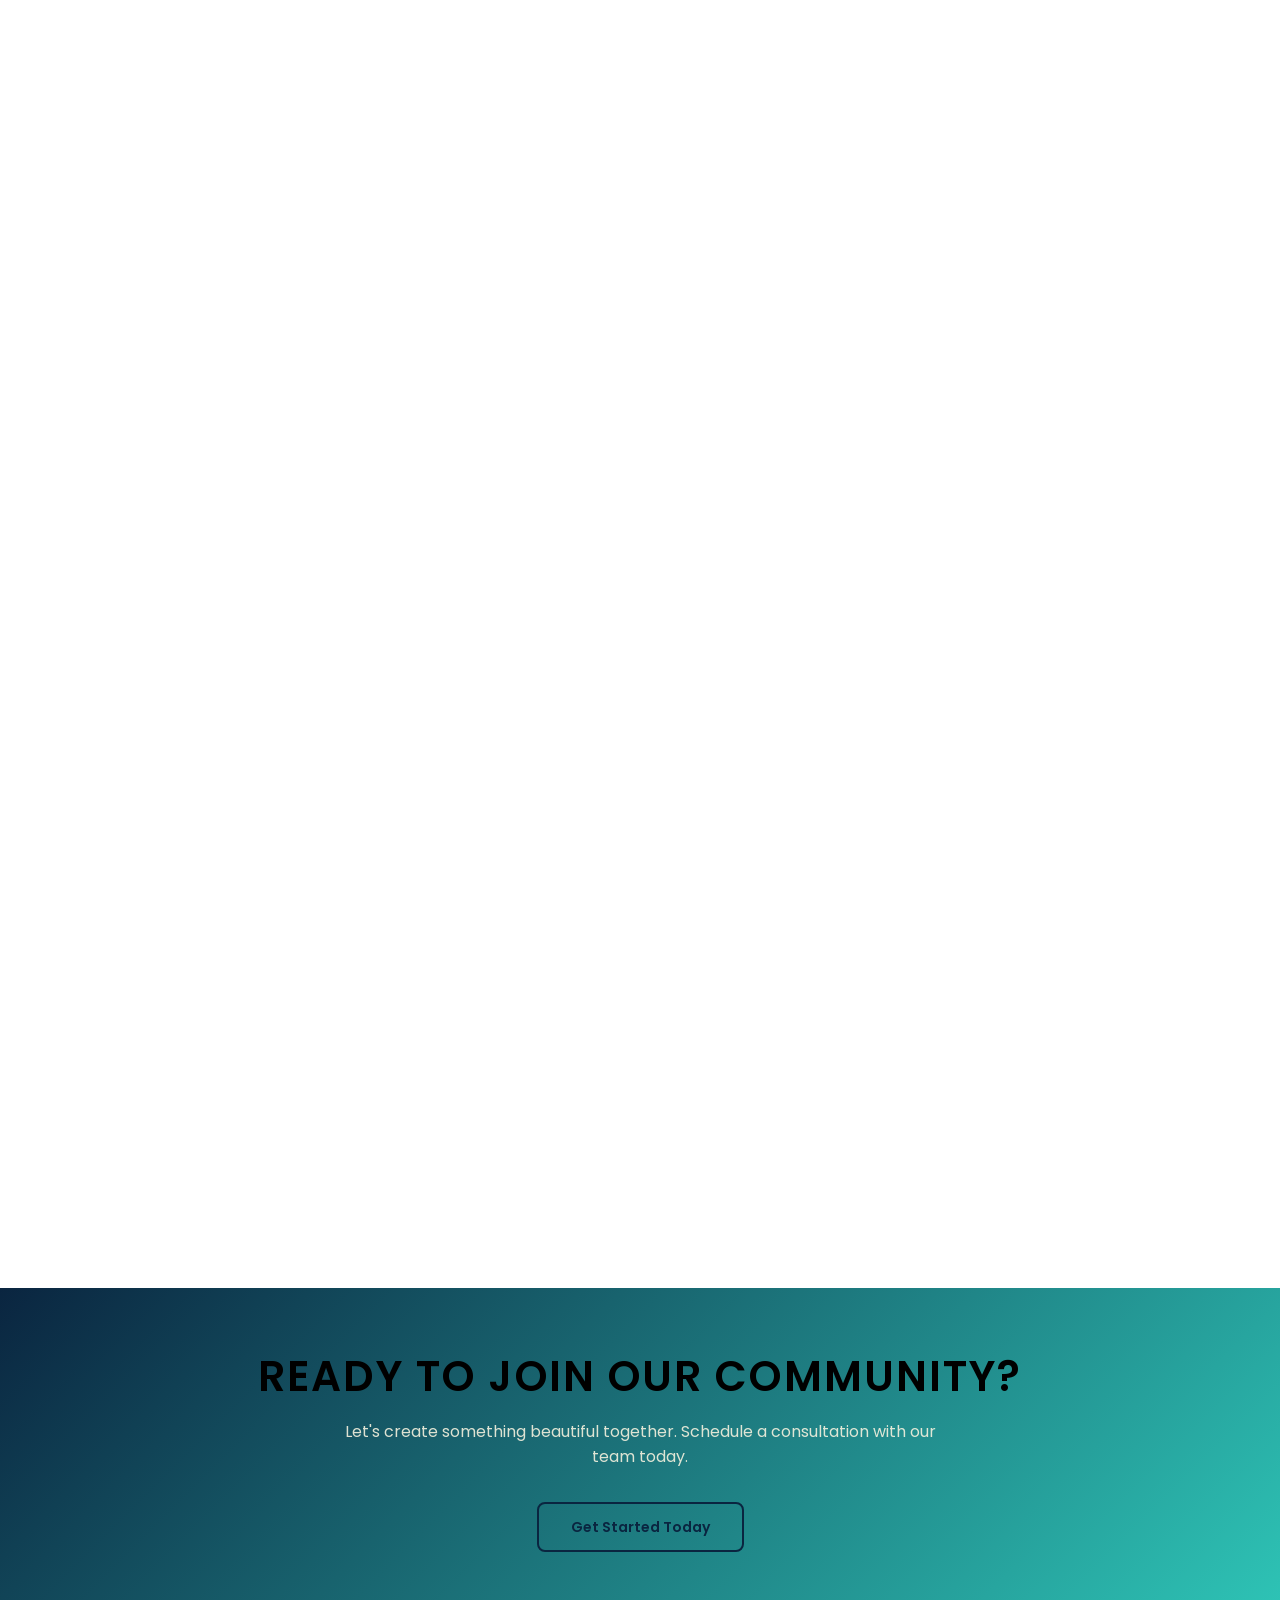
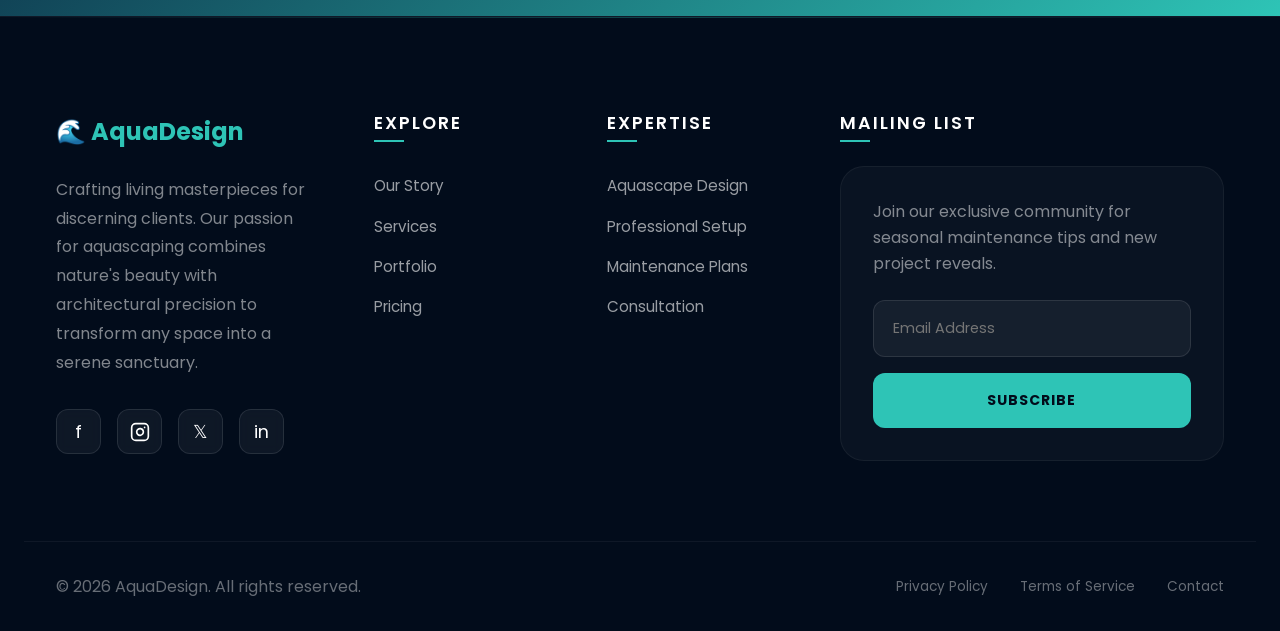
==== commit c29c5639: "feat: add site pages, central CSS stylesheet, and navigation updates to index" ====
--- a/pages/about.html
+++ b/pages/about.html
@@ -6,9 +6,7 @@
   <meta name="viewport" content="width=device-width, initial-scale=1.0">
   <title>About Us | AquaDesign - Aquascaping Experts</title>
   <link href="https://cdn.jsdelivr.net/npm/bootstrap@5.3.0/dist/css/bootstrap.min.css" rel="stylesheet">
-  <link
-    href="https://fonts.googleapis.com/css2?family=Playfair+Display:wght@400;600;700&family=Poppins:wght@400;500;600;700&display=swap"
-    rel="stylesheet">
+  <link href="https://fonts.googleapis.com/css2?family=Poppins:wght@400;500;600;700&display=swap" rel="stylesheet">
   <link rel="icon"
     href="data:image/svg+xml,<svg xmlns=%22http://www.w3.org/2000/svg%22 viewBox=%220 0 100 100%22><text y=%22.9em%22 font-size=%2290%22>🌊</text></svg>">
   <link rel="stylesheet" href="../assets/css/style.css">
@@ -159,7 +157,6 @@
     }
 
     .timeline-year {
-      font-family: var(--font-display);
       font-size: 1.5rem;
       color: var(--aqua-teal);
       font-weight: bold;
@@ -339,8 +336,7 @@
 
             <div
               style="width: 70px; height: 70px; background: var(--bg-secondary); border: 2px solid var(--aqua-teal); border-radius: 50%; display: flex; align-items: center; justify-content: center; margin: 0 auto 2rem; position: relative; z-index: 1; box-shadow: 0 0 25px rgba(46, 196, 182, 0.2);">
-              <span
-                style="font-family: var(--font-display); font-size: 1.2rem; font-weight: 700; color: var(--aqua-teal);">2009</span>
+              <span style="font-size: 1.2rem; font-weight: 700; color: var(--aqua-teal);">2009</span>
             </div>
             <p style="color: var(--text-secondary); font-size: 0.85rem; line-height: 1.6; padding: 0 0.5rem;">Founded
               with a vision to transform spaces.</p>
@@ -357,8 +353,7 @@
 
             <div
               style="width: 70px; height: 70px; background: var(--bg-secondary); border: 2px solid var(--coral-accent); border-radius: 50%; display: flex; align-items: center; justify-content: center; margin: 0 auto 2rem; position: relative; z-index: 1; box-shadow: 0 0 25px rgba(255, 127, 80, 0.2);">
-              <span
-                style="font-family: var(--font-display); font-size: 1.2rem; font-weight: 700; color: var(--coral-accent);">2012</span>
+              <span style="font-size: 1.2rem; font-weight: 700; color: var(--coral-accent);">2012</span>
             </div>
             <p style="color: var(--text-secondary); font-size: 0.85rem; line-height: 1.6; padding: 0 0.5rem;">Expanded
               into full professional installation.</p>
@@ -375,8 +370,7 @@
 
             <div
               style="width: 70px; height: 70px; background: var(--bg-secondary); border: 2px solid var(--aqua-light); border-radius: 50%; display: flex; align-items: center; justify-content: center; margin: 0 auto 2rem; position: relative; z-index: 1; box-shadow: 0 0 25px rgba(110, 221, 216, 0.2);">
-              <span
-                style="font-family: var(--font-display); font-size: 1.2rem; font-weight: 700; color: var(--aqua-light);">2015</span>
+              <span style="font-size: 1.2rem; font-weight: 700; color: var(--aqua-light);">2015</span>
             </div>
             <p style="color: var(--text-secondary); font-size: 0.85rem; line-height: 1.6; padding: 0 0.5rem;">Launched
               client dashboard for real-time monitoring.</p>
@@ -393,8 +387,7 @@
 
             <div
               style="width: 70px; height: 70px; background: var(--bg-secondary); border: 2px solid var(--aqua-teal); border-radius: 50%; display: flex; align-items: center; justify-content: center; margin: 0 auto 2rem; position: relative; z-index: 1; box-shadow: 0 0 25px rgba(46, 196, 182, 0.2);">
-              <span
-                style="font-family: var(--font-display); font-size: 1.2rem; font-weight: 700; color: var(--aqua-teal);">2019</span>
+              <span style="font-size: 1.2rem; font-weight: 700; color: var(--aqua-teal);">2019</span>
             </div>
             <p style="color: var(--text-secondary); font-size: 0.85rem; line-height: 1.6; padding: 0 0.5rem;">Reached
               500+ designs and nationwide operations.</p>
@@ -552,7 +545,12 @@
           <div class="social-icons-v2">
             <a href="#" class="social-icon-v2" title="Facebook">f</a>
             <a href="#" class="social-icon-v2" title="Instagram">
-              <svg xmlns="http://www.w3.org/2000/svg" width="20" height="20" viewBox="0 0 24 24" fill="none" stroke="currentColor" stroke-width="2" stroke-linecap="round" stroke-linejoin="round"><rect x="2" y="2" width="20" height="20" rx="5" ry="5"></rect><path d="M16 11.37A4 4 0 1 1 12.63 8 4 4 0 0 1 16 11.37z"></path><line x1="17.5" y1="6.5" x2="17.51" y2="6.5"></line></svg>
+              <svg xmlns="http://www.w3.org/2000/svg" width="20" height="20" viewBox="0 0 24 24" fill="none"
+                stroke="currentColor" stroke-width="2" stroke-linecap="round" stroke-linejoin="round">
+                <rect x="2" y="2" width="20" height="20" rx="5" ry="5"></rect>
+                <path d="M16 11.37A4 4 0 1 1 12.63 8 4 4 0 0 1 16 11.37z"></path>
+                <line x1="17.5" y1="6.5" x2="17.51" y2="6.5"></line>
+              </svg>
             </a>
             <a href="#" class="social-icon-v2" title="Twitter">𝕏</a>
             <a href="#" class="social-icon-v2" title="LinkedIn">in</a>
--- a/assets/css/style.css
+++ b/assets/css/style.css
@@ -28,8 +28,7 @@
   --gradient-light: linear-gradient(135deg, #FFFFFF 0%, #F8F9FA 100%);
 
   /* Typography */
-  --font-display: 'Playfair Display', 'Cinzel', Georgia, serif;
-  --font-body: 'Poppins', 'Inter', -apple-system, BlinkMacSystemFont, 'Segoe UI', sans-serif;
+  --font-primary: 'Poppins', sans-serif;
 
   /* Spacing */
   --spacing-xs: 0.5rem;
@@ -103,6 +102,7 @@
   margin: 0;
   padding: 0;
   box-sizing: border-box;
+  font-family: var(--font-primary);
 }
 
 html {
@@ -111,7 +111,6 @@
 }
 
 body {
-  font-family: var(--font-body);
   background-color: var(--bg-primary);
   color: var(--text-primary);
   transition: background-color var(--transition-normal), color var(--transition-normal);
@@ -125,7 +124,6 @@
 h4,
 h5,
 h6 {
-  font-family: var(--font-display);
   font-weight: 600;
   line-height: 1.2;
   color: var(--text-primary);
@@ -134,19 +132,26 @@
 }
 
 h1 {
-  font-size: clamp(2rem, 5vw, 3.5rem);
+  font-size: 42px;
+  /* Section Heading Default */
+  font-weight: 600;
 }
 
 h2 {
-  font-size: clamp(1.75rem, 4vw, 3rem);
+  font-size: 42px;
+  /* Section Heading Default */
+  font-weight: 600;
 }
 
 h3 {
-  font-size: clamp(1.5rem, 3vw, 2.25rem);
+  font-size: 24px;
+  /* Card Title Default */
+  font-weight: 600;
 }
 
 h4 {
-  font-size: 1.5rem;
+  font-size: 24px;
+  font-weight: 600;
 }
 
 h5 {
@@ -156,11 +161,91 @@
 h6 {
   font-size: 1rem;
 }
+
+/* Typography Scale Overrides */
+.hero h1 {
+  font-size: 64px !important;
+  font-weight: 700 !important;
+  line-height: 1.1;
+  letter-spacing: -0.02em;
+}
+
+.section-heading {
+  font-size: 42px !important;
+  font-weight: 600 !important;
+}
+
+.card-title {
+  font-size: 24px !important;
+  font-weight: 600 !important;
+}
+
+p,
+.body-text {
+  font-size: 16px !important;
+  font-weight: 400 !important;
+  line-height: 1.6;
+}
+
+.small-label {
+  font-size: 13px !important;
+  font-weight: 500 !important;
+  letter-spacing: 0.05em;
+}
+
+.dashboard-stat-value {
+  font-size: 32px !important;
+  font-weight: 600 !important;
+}
+
+/* Lucide Icon Global Styles */
+.lucide {
+  width: 1.25em;
+  height: 1.25em;
+  stroke-width: 2;
+  vertical-align: middle;
+  display: inline-block;
+  color: inherit;
+}
+
+.icon-sm .lucide {
+  width: 1rem;
+  height: 1rem;
+  stroke-width: 2;
+}
+
+.icon-md .lucide {
+  width: 1.5rem;
+  height: 1.5rem;
+  stroke-width: 2;
+}
+
+.icon-lg .lucide {
+  width: 2rem;
+  height: 2rem;
+  stroke-width: 2;
+}
+
+.icon-xl .lucide {
+  width: 3rem;
+  height: 3rem;
+  stroke-width: 1.5;
+}
+
+.icon-aqua .lucide {
+  color: var(--aqua-teal);
+}
+
+.icon-coral .lucide {
+  color: var(--coral-accent);
+}
+
 
 p {
   margin-bottom: var(--spacing-md);
   color: var(--text-secondary);
-  font-size: 1rem;
+  font-size: 16px;
+  font-weight: 400;
 }
 
 a {
@@ -207,7 +292,6 @@
 }
 
 .overline-text {
-  font-family: var(--font-body);
   font-size: 0.85rem;
   letter-spacing: 0.2em;
   text-transform: uppercase;
@@ -355,7 +439,6 @@
 }
 
 .navbar-brand {
-  font-family: var(--font-display);
   font-size: 1.5rem;
   font-weight: 700;
   color: var(--aqua-teal) !important;
@@ -553,8 +636,8 @@
 .checkbox-btn {
   padding: var(--spacing-sm) var(--spacing-xl);
   border-radius: 4px;
-  font-weight: 600;
-  font-family: var(--font-body);
+  font-weight: 500;
+  font-size: 14px;
   transition: all var(--transition-normal);
   border: none;
   cursor: pointer;
@@ -1005,7 +1088,6 @@
   top: 1rem;
   right: 2rem;
   font-size: 8rem;
-  font-family: var(--font-display);
   color: var(--aqua-teal);
   opacity: 0.1;
   line-height: 1;
@@ -1049,7 +1131,6 @@
 
 .testimonial-text {
   font-style: normal;
-  font-family: var(--font-display);
   font-size: clamp(1.1rem, 2.5vw, 1.4rem);
   line-height: 1.6;
   margin-bottom: 2rem;
@@ -1138,7 +1219,6 @@
 }
 
 .price-amount {
-  font-family: var(--font-display);
   font-size: 3rem;
   color: var(--aqua-teal);
   margin: var(--spacing-lg) 0;
@@ -1291,7 +1371,6 @@
   border-radius: var(--radius-md);
   background: var(--input-bg);
   color: var(--text-primary);
-  font-family: var(--font-body);
   transition: all var(--transition-fast);
   font-size: 1rem;
 }
@@ -1378,7 +1457,6 @@
 
 .stat-card h4 {
   font-size: 2.5rem;
-  font-family: var(--font-display);
   margin-bottom: var(--spacing-md);
 }
 
@@ -1429,7 +1507,6 @@
 }
 
 .footer-brand h2 {
-  font-family: var(--font-display);
   font-size: 2rem;
   font-weight: 700;
   margin-bottom: 1.5rem;
@@ -1445,7 +1522,6 @@
 
 .footer-section h4 {
   color: var(--white-pure);
-  font-family: var(--font-display);
   font-size: 1.1rem;
   letter-spacing: 2px;
   text-transform: uppercase;
@@ -1666,7 +1742,9 @@
 }
 
 @media (max-width: 768px) {
-  html, body {
+
+  html,
+  body {
     overflow-x: hidden !important;
     width: 100% !important;
     position: relative !important;
@@ -1684,11 +1762,27 @@
   }
 
   /* Global Mobile Centering & Sizing */
-  h1 { font-size: 2rem !important; }
-  h2 { font-size: 1.75rem !important; }
-  h3 { font-size: 1.5rem !important; }
-  
-  h1, h2, h3, h4, h5, h6, p, .overline-text, .section-title {
+  h1 {
+    font-size: 2rem !important;
+  }
+
+  h2 {
+    font-size: 1.75rem !important;
+  }
+
+  h3 {
+    font-size: 1.5rem !important;
+  }
+
+  h1,
+  h2,
+  h3,
+  h4,
+  h5,
+  h6,
+  p,
+  .overline-text,
+  .section-title {
     text-align: center !important;
     word-wrap: break-word;
   }
@@ -1722,7 +1816,10 @@
     padding: 0.8rem 1.5rem !important;
   }
 
-  .hero-content, .about-hero, .services-hero, .hero {
+  .hero-content,
+  .about-hero,
+  .services-hero,
+  .hero {
     align-items: center !important;
     text-align: center !important;
     padding: 4rem 1rem !important;
@@ -1732,13 +1829,20 @@
     display: none !important;
   }
 
-  .overlapping-layout, .about-grid, .service-layout, .footer-grid, .team-grid, .values-grid {
+  .overlapping-layout,
+  .about-grid,
+  .service-layout,
+  .footer-grid,
+  .team-grid,
+  .values-grid {
     grid-template-columns: 1fr !important;
     text-align: center !important;
     gap: 2rem !important;
   }
 
-  .testimonial-card, .service-item, .feature-card {
+  .testimonial-card,
+  .service-item,
+  .feature-card {
     padding: 2rem 1.25rem !important;
     margin: 0 !important;
     width: 100% !important;
@@ -1813,7 +1917,9 @@
     margin-top: 1.5rem !important;
   }
 
-  .social-icons-v2, .footer-legal-links, .footer-bottom-v2 {
+  .social-icons-v2,
+  .footer-legal-links,
+  .footer-bottom-v2 {
     justify-content: center !important;
     text-align: center !important;
     flex-wrap: wrap;
@@ -2078,7 +2184,6 @@
 }
 
 .partner-logo {
-  font-family: var(--font-display);
   font-size: 1.5rem;
   font-weight: 700;
   letter-spacing: 4px;
@@ -2204,7 +2309,6 @@
   display: flex;
   align-items: center;
   justify-content: center;
-  font-family: var(--font-display);
   font-size: 1.2rem;
   color: var(--white-pure);
 }
@@ -2281,7 +2385,6 @@
   border-bottom: 1px solid rgba(255, 255, 255, 0.2);
   color: var(--white-pure);
   padding: 0.5rem 0;
-  font-family: var(--font-body);
 }
 
 .newsletter-form-premium input:focus {
@@ -2434,7 +2537,6 @@
   display: flex;
   align-items: center;
   gap: 0.5rem;
-  font-family: var(--font-display);
   font-size: 1.5rem;
   font-weight: 700;
   letter-spacing: normal;
@@ -2465,7 +2567,6 @@
 }
 
 .navbar .nav-link {
-  font-family: var(--font-display);
   font-weight: 600;
   font-size: 0.85rem;
   letter-spacing: 0.15em;
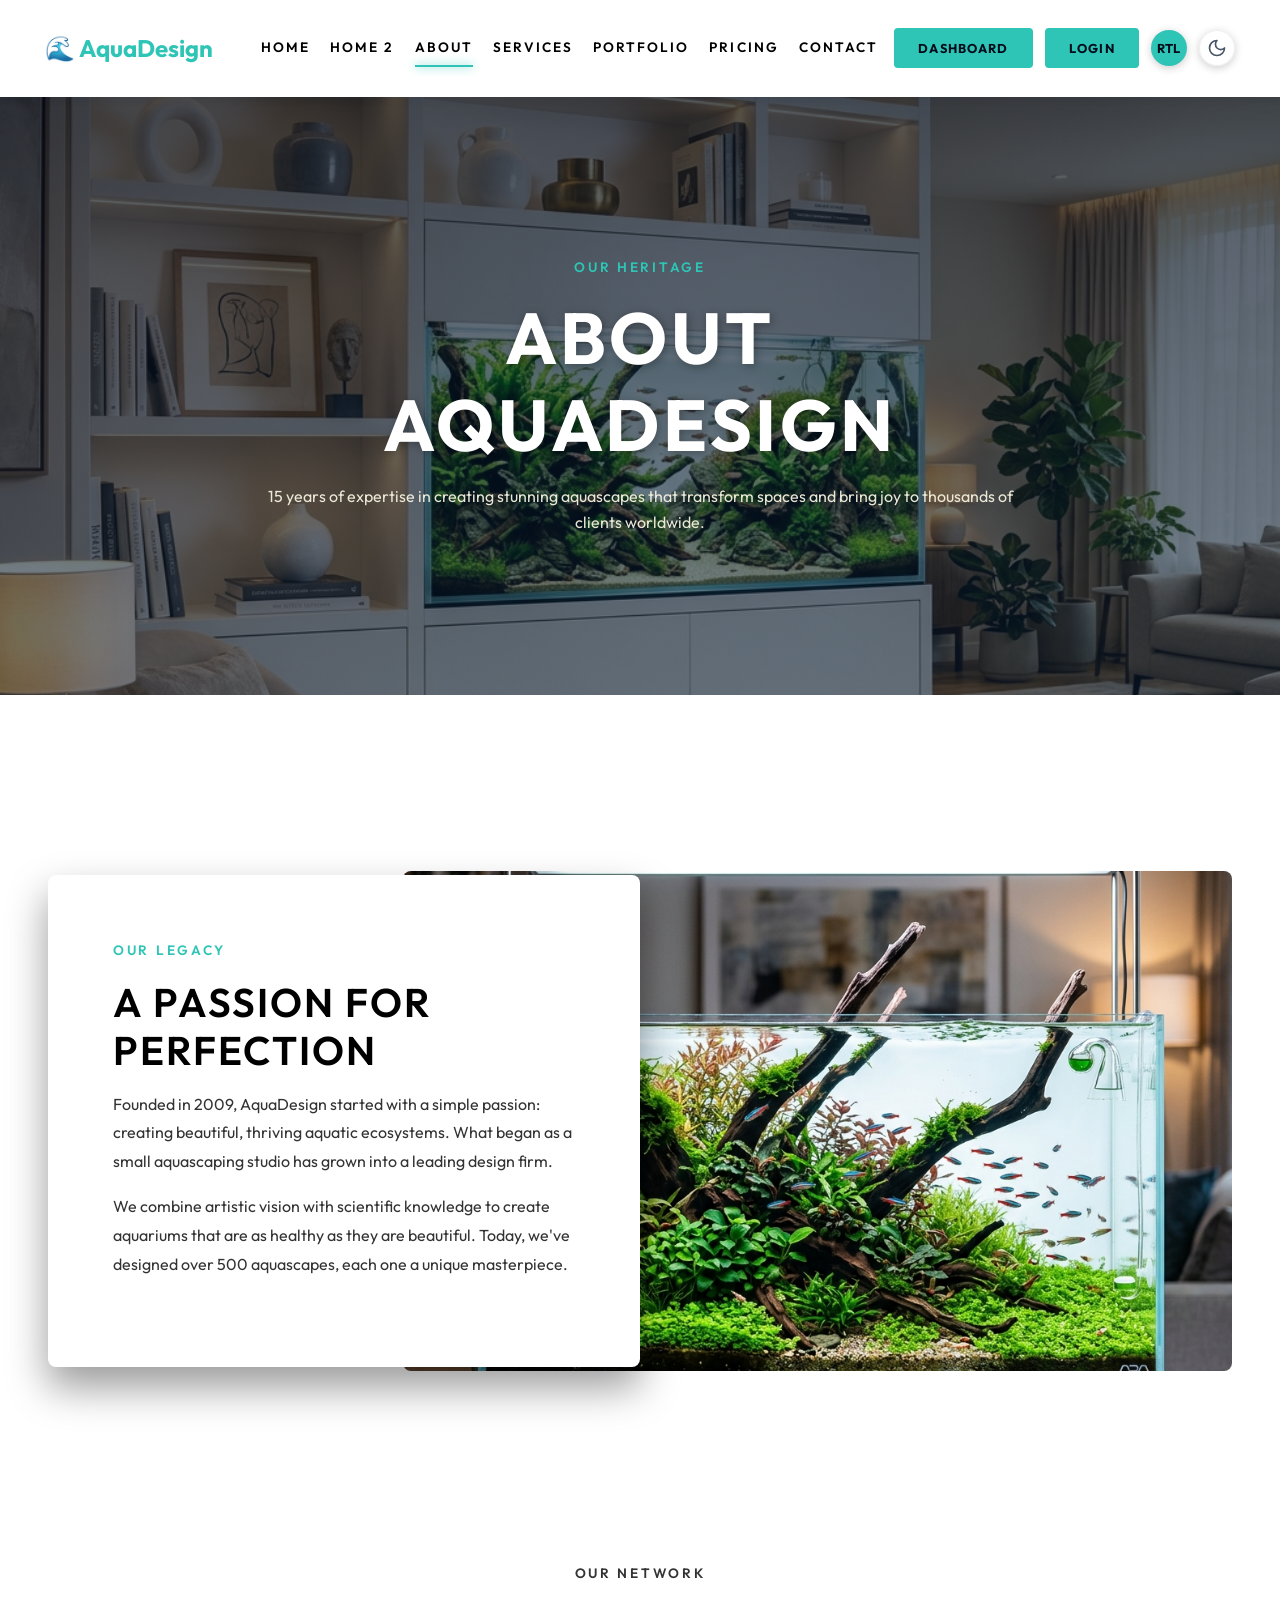
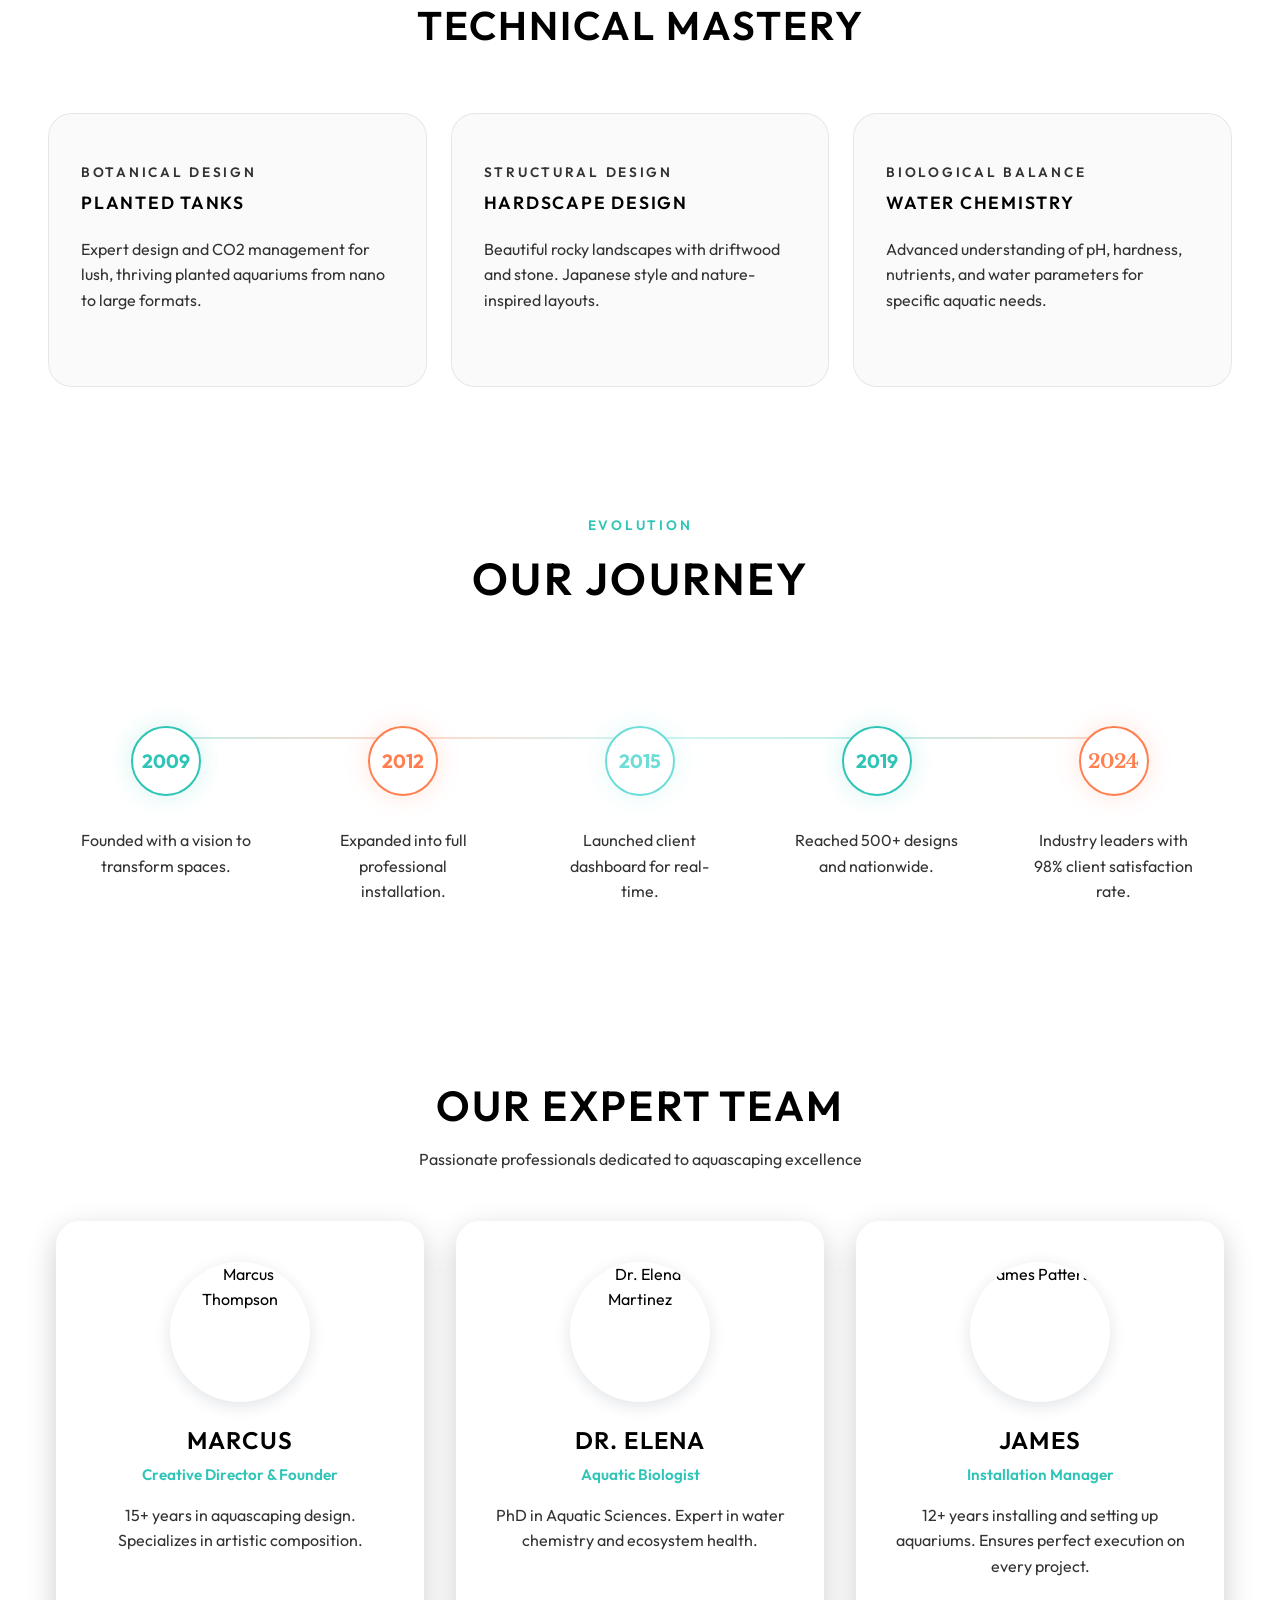
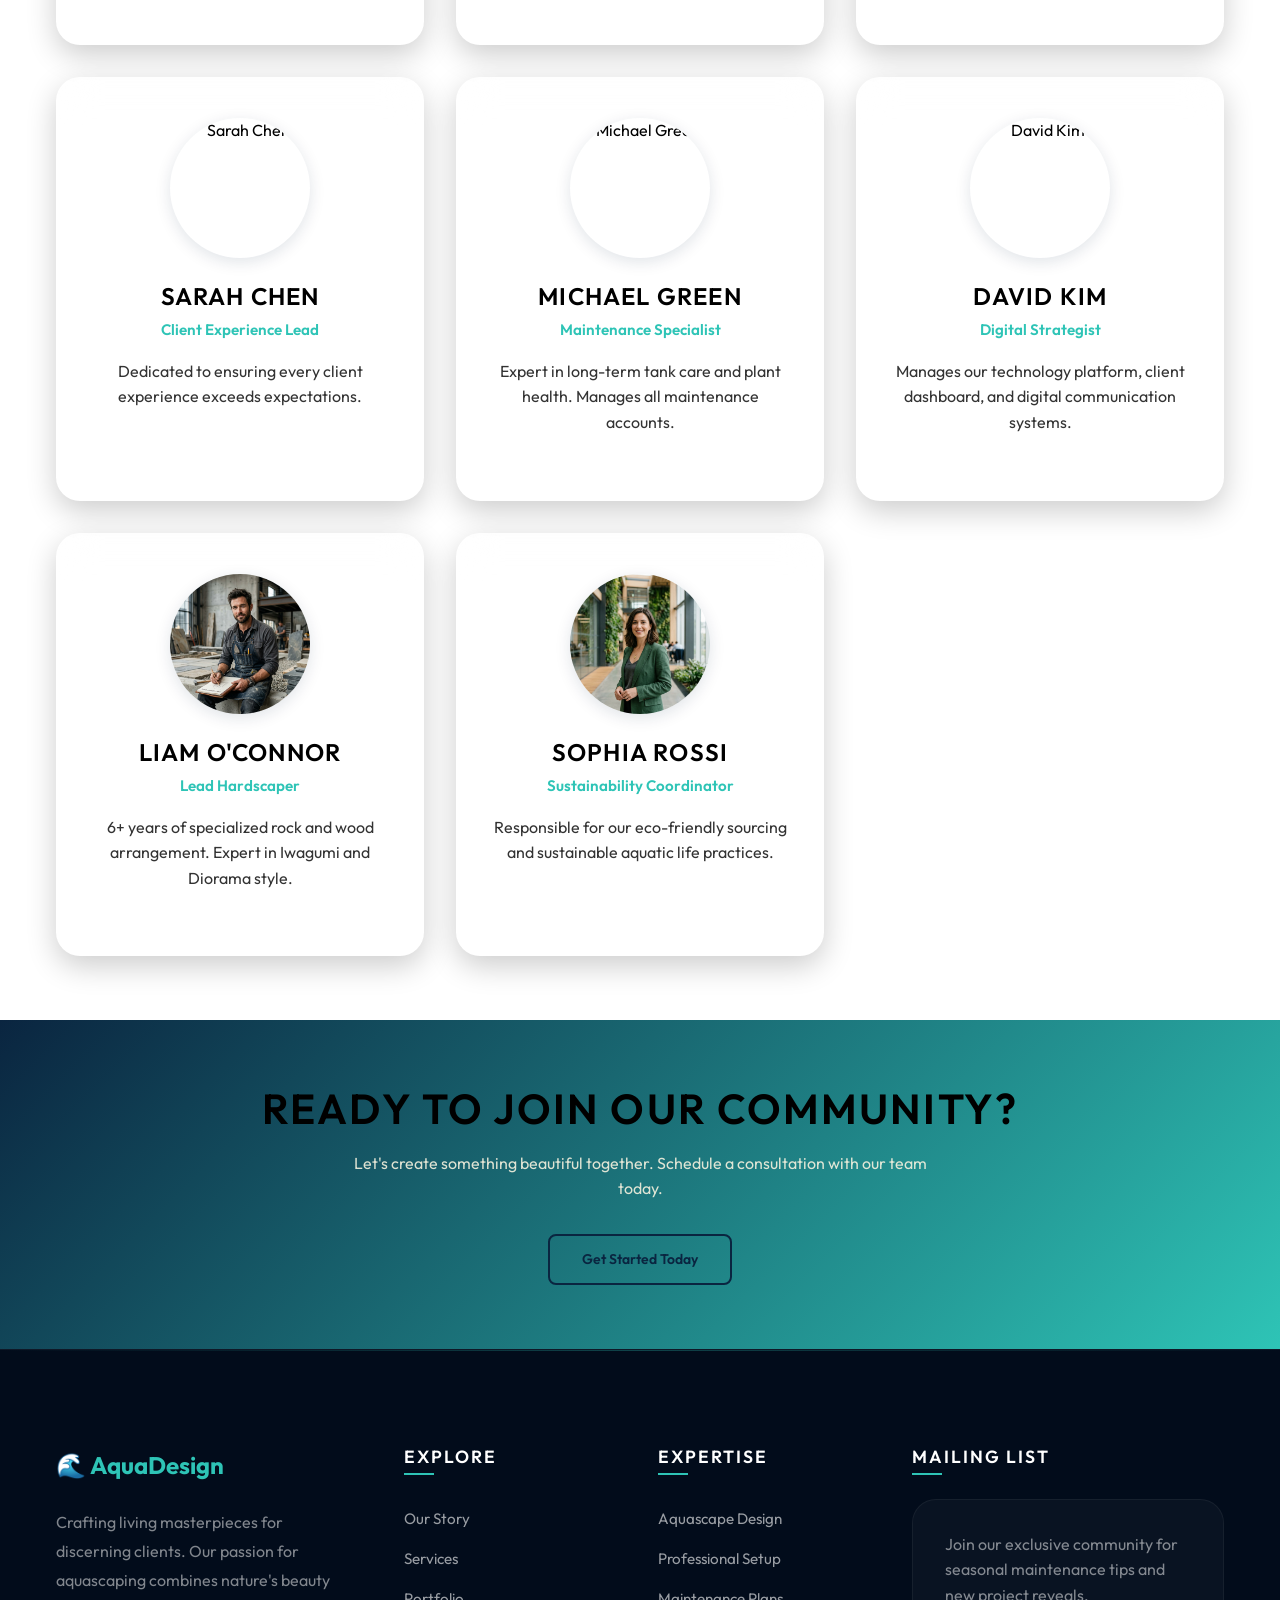
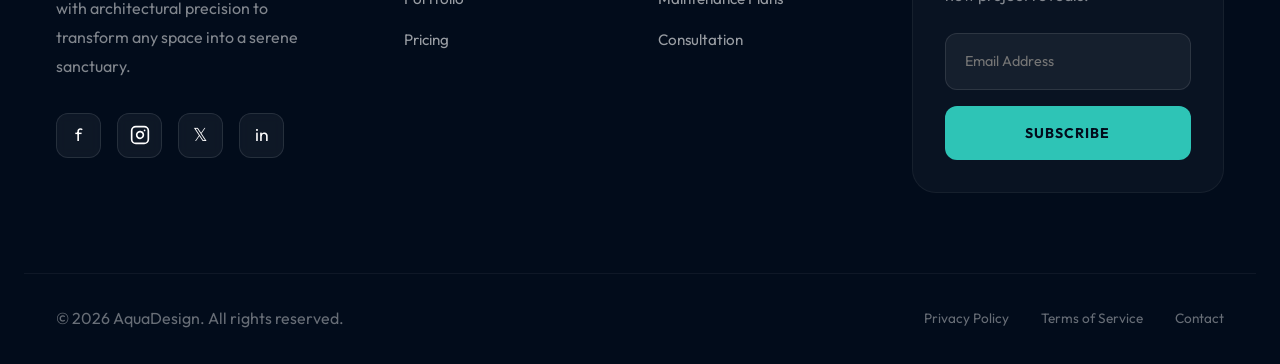
==== commit ab683bb8: "feat: scaffold foundational web pages and add associated assets" ====
--- a/pages/about.html
+++ b/pages/about.html
@@ -6,7 +6,9 @@
   <meta name="viewport" content="width=device-width, initial-scale=1.0">
   <title>About Us | AquaDesign - Aquascaping Experts</title>
   <link href="https://cdn.jsdelivr.net/npm/bootstrap@5.3.0/dist/css/bootstrap.min.css" rel="stylesheet">
-  <link href="https://fonts.googleapis.com/css2?family=Poppins:wght@400;500;600;700&display=swap" rel="stylesheet">
+  <link
+    href="https://fonts.googleapis.com/css2?family=Outfit:wght@300;400;500;600;700&family=Libre+Baskerville:wght@400;700&display=swap"
+    rel="stylesheet">
   <link rel="icon"
     href="data:image/svg+xml,<svg xmlns=%22http://www.w3.org/2000/svg%22 viewBox=%220 0 100 100%22><text y=%22.9em%22 font-size=%2290%22>🌊</text></svg>">
   <link rel="stylesheet" href="../assets/css/style.css">
@@ -373,7 +375,7 @@
               <span style="font-size: 1.2rem; font-weight: 700; color: var(--aqua-light);">2015</span>
             </div>
             <p style="color: var(--text-secondary); font-size: 0.85rem; line-height: 1.6; padding: 0 0.5rem;">Launched
-              client dashboard for real-time monitoring.</p>
+              client dashboard for real-time.</p>
           </div>
         </div>
 
@@ -390,7 +392,7 @@
               <span style="font-size: 1.2rem; font-weight: 700; color: var(--aqua-teal);">2019</span>
             </div>
             <p style="color: var(--text-secondary); font-size: 0.85rem; line-height: 1.6; padding: 0 0.5rem;">Reached
-              500+ designs and nationwide operations.</p>
+              500+ designs and nationwide.</p>
           </div>
         </div>
 
@@ -400,7 +402,7 @@
             <div
               style="width: 70px; height: 70px; background: var(--bg-secondary); border: 2px solid var(--coral-accent); border-radius: 50%; display: flex; align-items: center; justify-content: center; margin: 0 auto 2rem; position: relative; z-index: 1; box-shadow: 0 0 25px rgba(255, 127, 80, 0.2);">
               <span
-                style="font-family: var(--font-display); font-size: 1.2rem; font-weight: 700; color: var(--coral-accent);">2024</span>
+                style="font-family: var(--font-secondary); font-size: 1.2rem; font-weight: 700; color: var(--coral-accent);">2024</span>
             </div>
             <p style="color: var(--text-secondary); font-size: 0.85rem; line-height: 1.6; padding: 0 0.5rem;">Industry
               leaders with 98% client satisfaction rate.</p>
--- a/assets/css/style.css
+++ b/assets/css/style.css
@@ -28,7 +28,8 @@
   --gradient-light: linear-gradient(135deg, #FFFFFF 0%, #F8F9FA 100%);
 
   /* Typography */
-  --font-primary: 'Poppins', sans-serif;
+  --font-primary: 'Outfit', sans-serif;
+  --font-secondary: 'Libre Baskerville', serif;
 
   /* Spacing */
   --spacing-xs: 0.5rem;
@@ -273,7 +274,7 @@
 }
 
 .section-padding {
-  padding: var(--spacing-3xl) var(--spacing-md);
+  padding: var(--spacing-2xl) var(--spacing-md);
 }
 
 @media (max-width: 768px) {
@@ -472,6 +473,8 @@
 .nav-link:hover::after,
 .nav-link.active::after {
   width: 100%;
+  background: var(--aqua-teal);
+  box-shadow: 0 0 10px var(--aqua-teal);
 }
 
 .nav-link:hover {
@@ -1595,9 +1598,22 @@
   backdrop-filter: blur(5px);
 }
 
+[data-theme="light"] .social-icon-v2 {
+  background: rgba(0, 0, 0, 0.04);
+  color: var(--primary-dark);
+  border-color: rgba(0, 0, 0, 0.08);
+}
+
+/* Ensure footer icons stay white/light regardless of page theme */
+footer .social-icon-v2 {
+  background: rgba(255, 255, 255, 0.05) !important;
+  color: var(--white-pure) !important;
+  border-color: rgba(255, 255, 255, 0.1) !important;
+}
+
 .social-icon-v2:hover {
   background: var(--gradient-aqua);
-  color: var(--dark-navy);
+  color: var(--dark-navy) !important;
   transform: translateY(-5px) rotate(8deg);
   border-color: var(--aqua-teal);
   box-shadow: 0 10px 20px rgba(46, 196, 182, 0.3);
@@ -2671,9 +2687,23 @@
    ============================================ */
 
 @media (max-width: 991px) {
+  .navbar {
+    padding: 0.75rem 1.25rem !important;
+  }
+
   .navbar .container-custom {
-    flex-wrap: wrap;
+    flex-wrap: nowrap;
     justify-content: space-between;
+    width: 100%;
+    gap: 0;
+  }
+
+  .navbar-brand {
+    max-width: 75%;
+    overflow: hidden;
+    text-overflow: ellipsis;
+    white-space: nowrap;
+    font-size: 1.25rem !important;
   }
 
   .navbar-collapse {
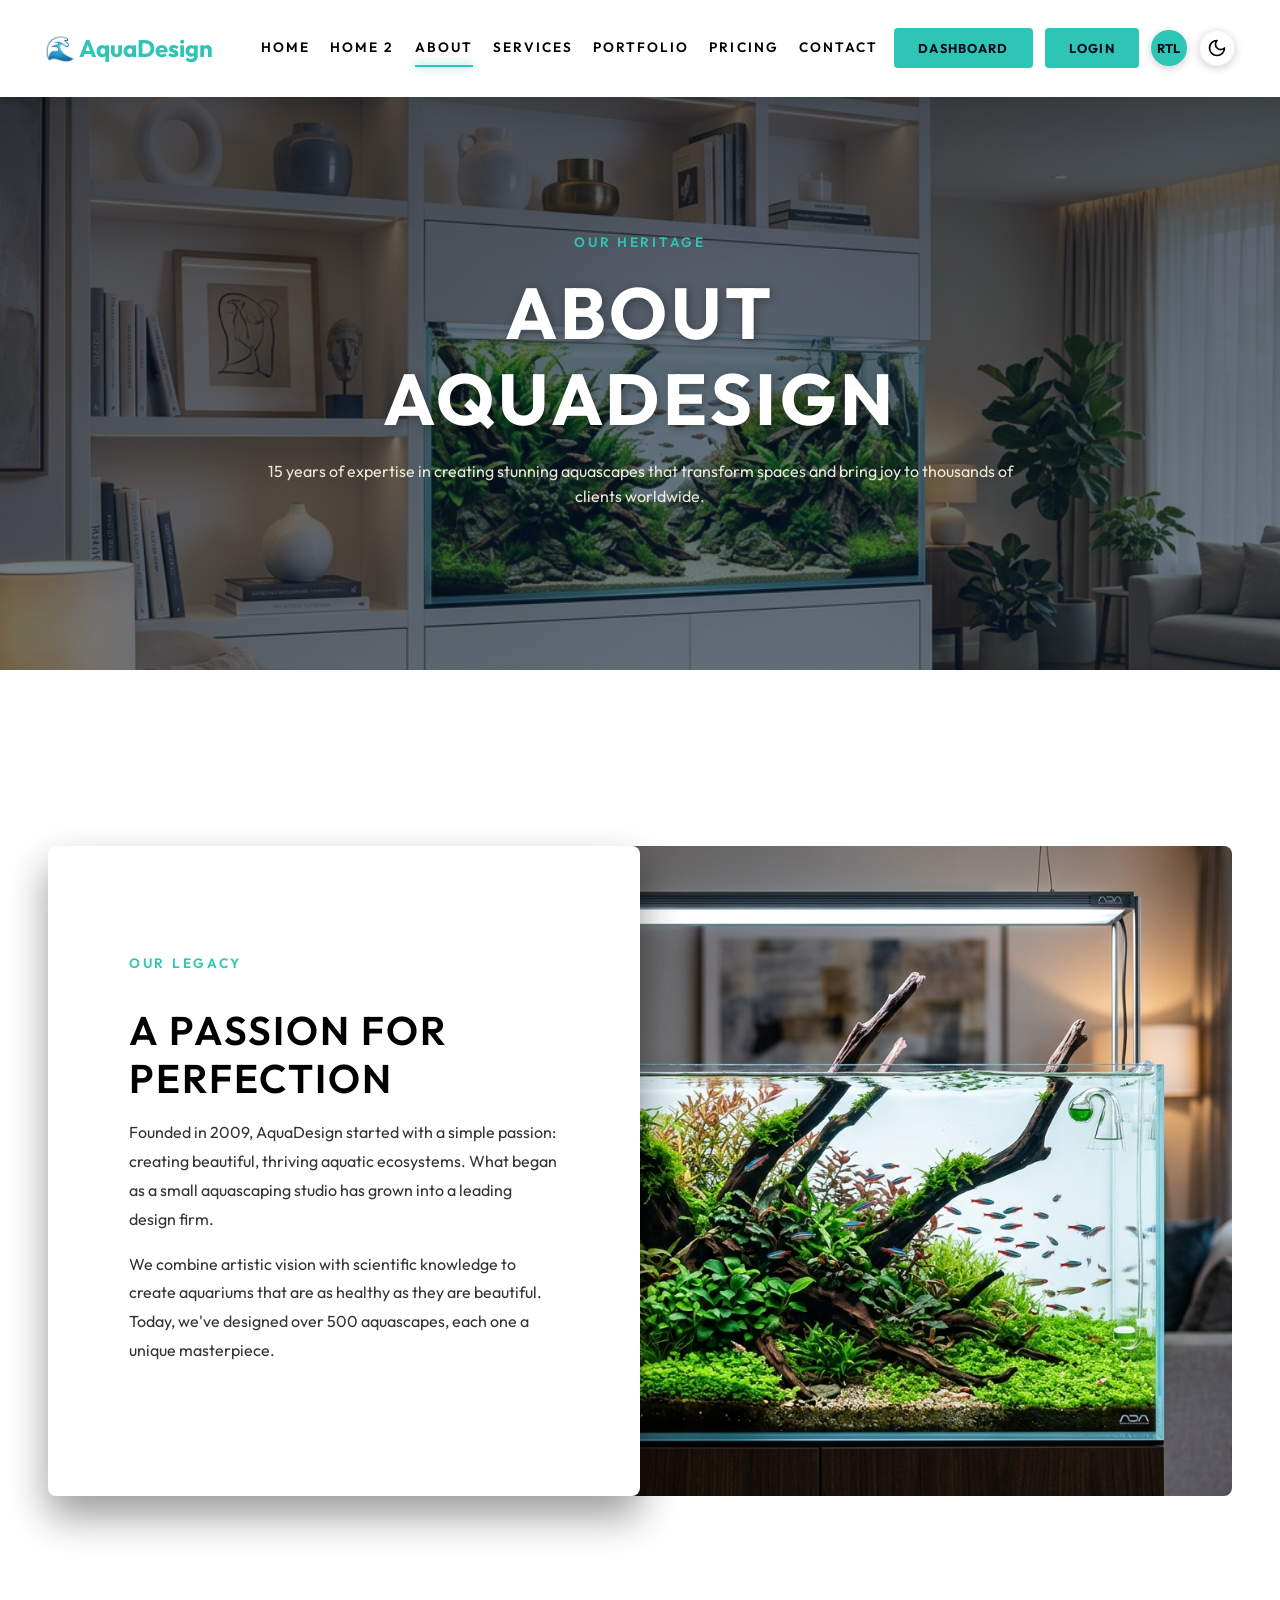
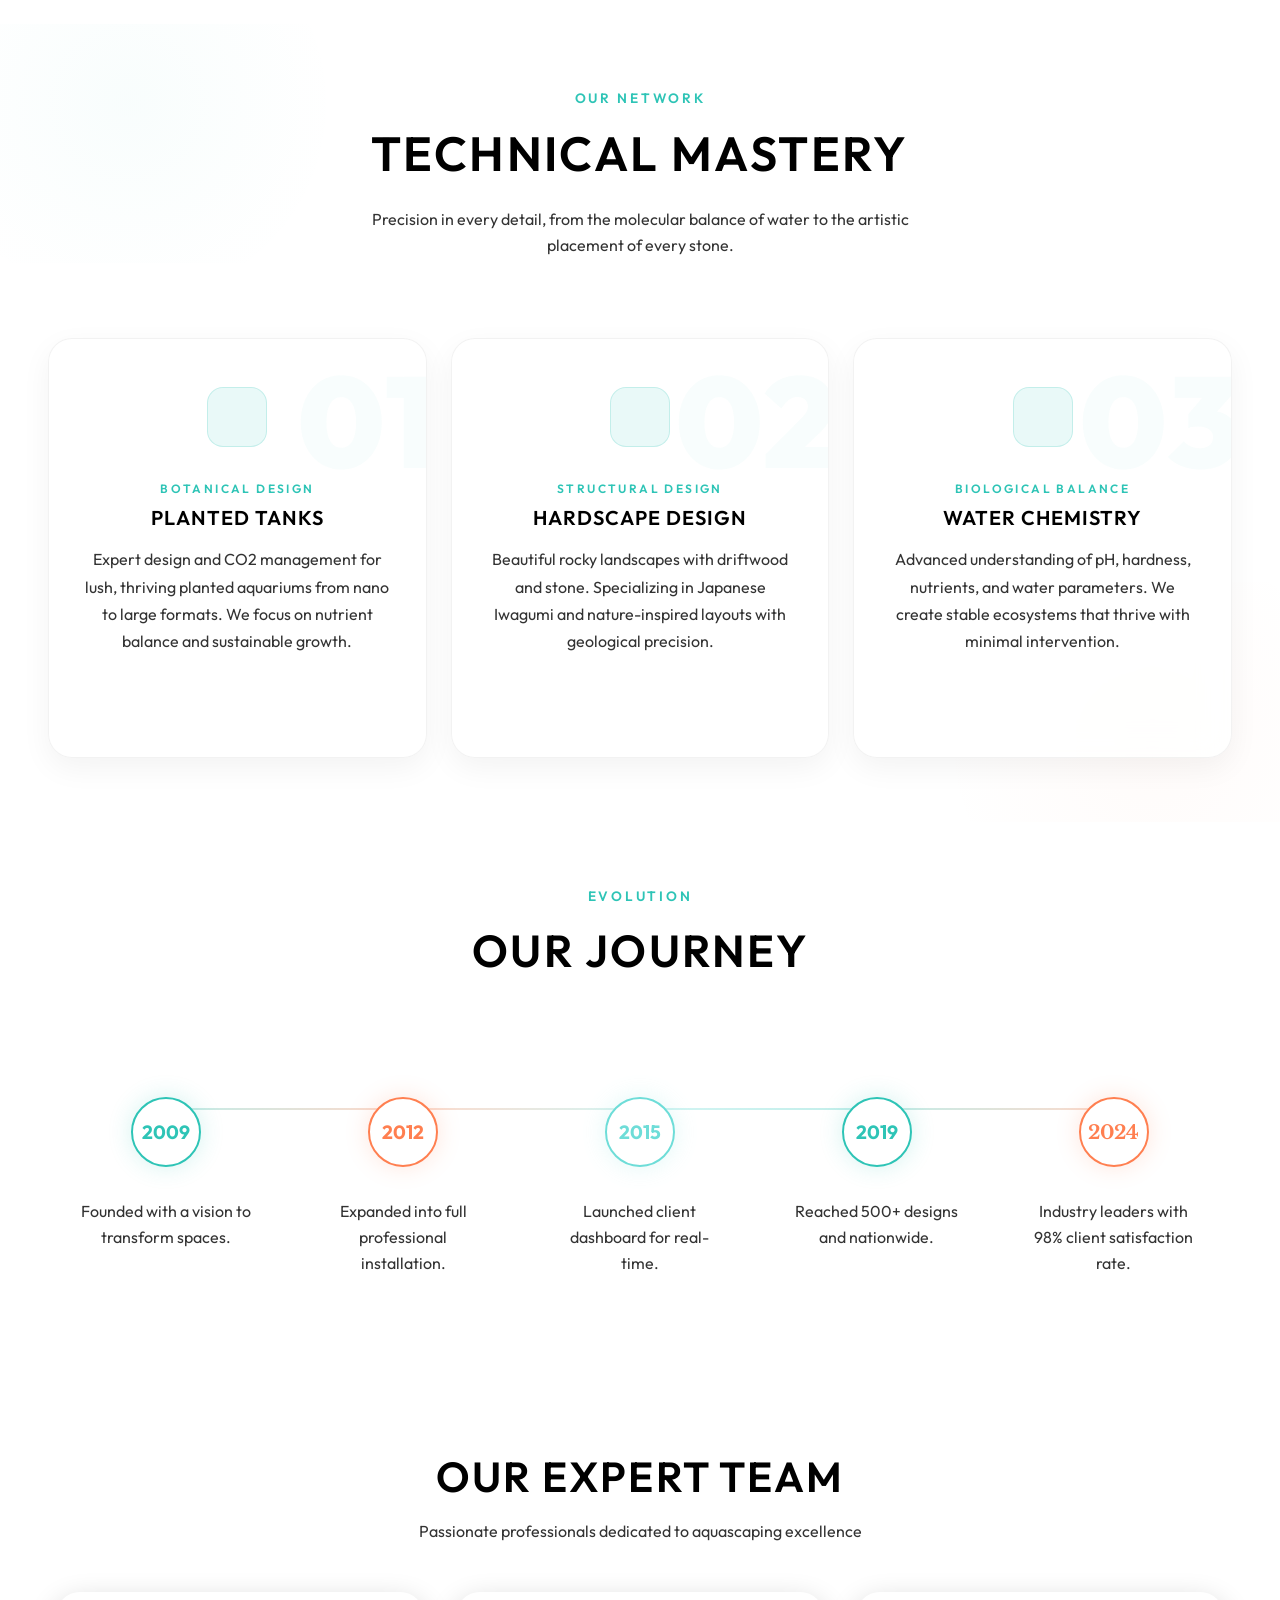
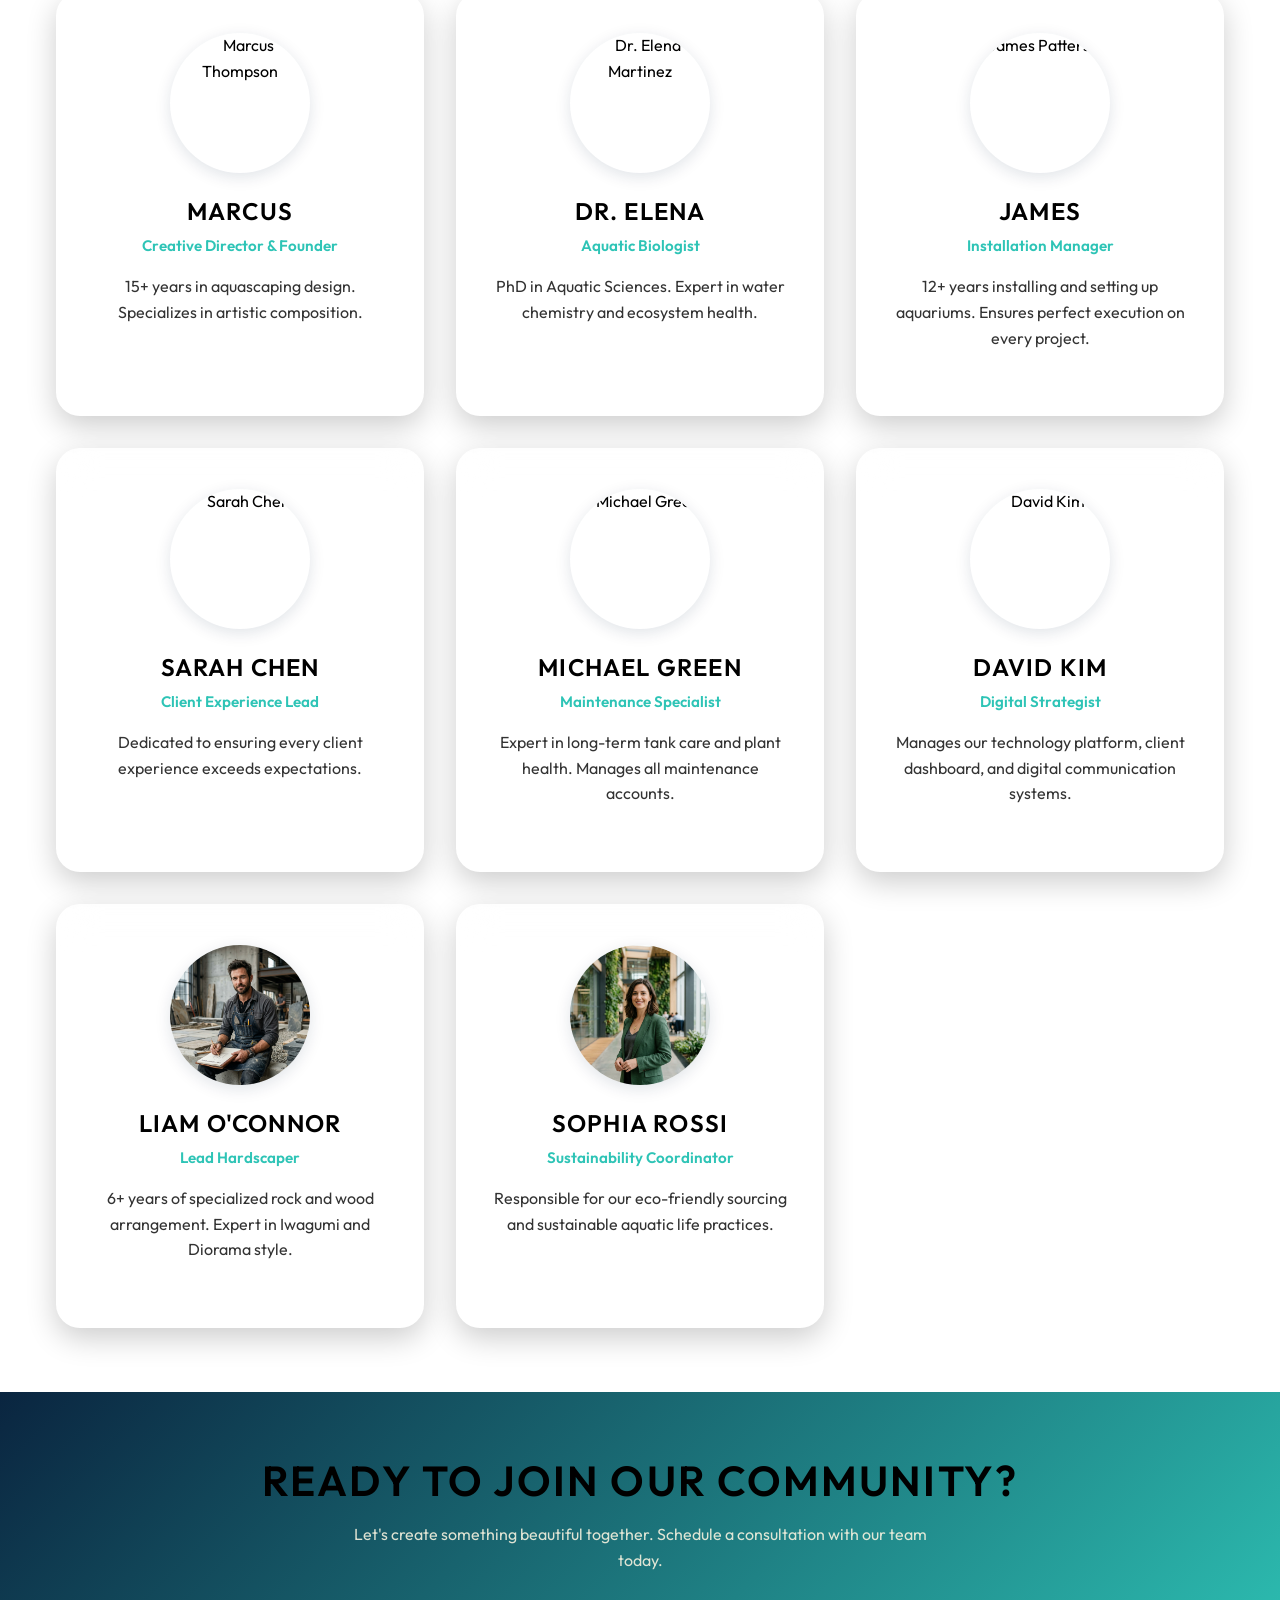
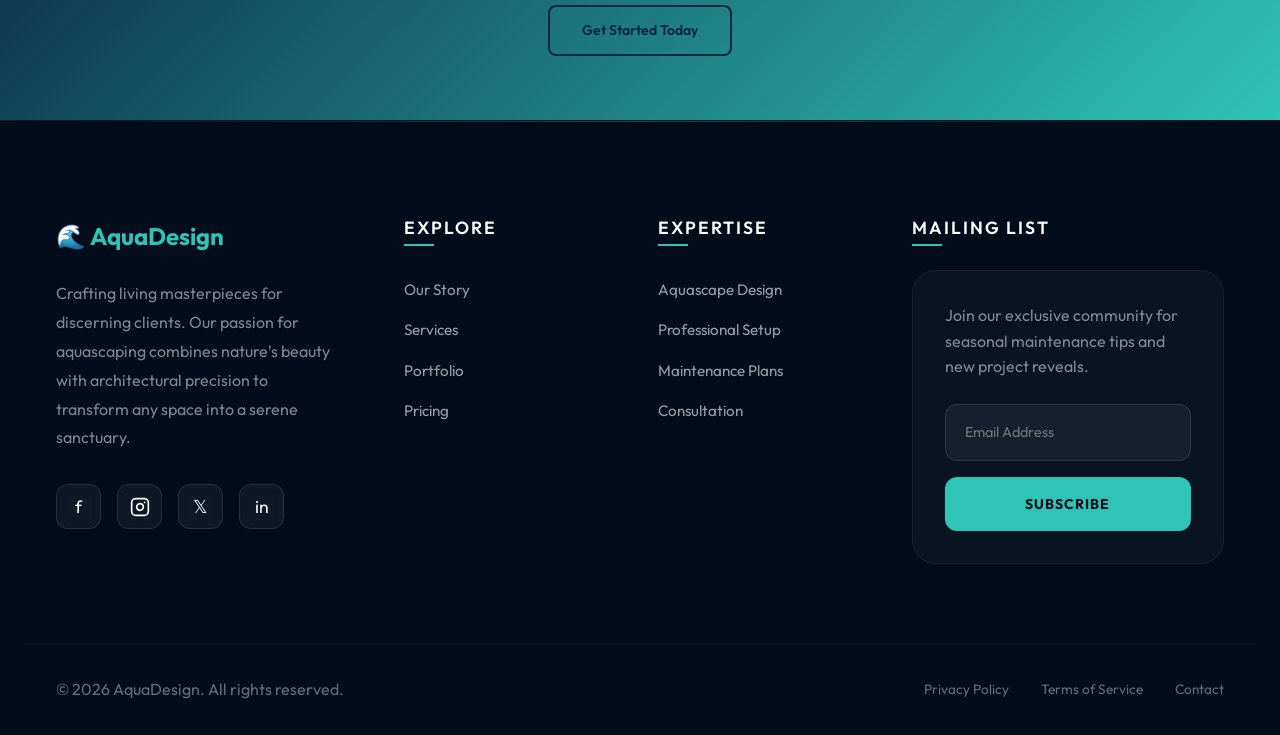
==== commit 1273668c: "feat: implement pricing page and add support pages for about, dashboard, home, and maintenance navig" ====
--- a/pages/about.html
+++ b/pages/about.html
@@ -11,6 +11,9 @@
     rel="stylesheet">
   <link rel="icon"
     href="data:image/svg+xml,<svg xmlns=%22http://www.w3.org/2000/svg%22 viewBox=%220 0 100 100%22><text y=%22.9em%22 font-size=%2290%22>🌊</text></svg>">
+  <!-- Lucide Icons -->
+  <script src="https://unpkg.com/lucide@latest"></script>
+
   <link rel="stylesheet" href="../assets/css/style.css">
 
   <style>
@@ -186,6 +189,122 @@
 
     .value-card h4 {
       margin-bottom: 0.5rem;
+    }
+
+    /* Technical Mastery Premium Styles */
+    .mastery-card {
+      background: rgba(255, 255, 255, 0.05);
+      backdrop-filter: blur(15px);
+      -webkit-backdrop-filter: blur(15px);
+      border: 1px solid rgba(255, 255, 255, 0.1);
+      border-radius: var(--radius-lg);
+      padding: 3rem 2.2rem;
+      transition: all 0.5s cubic-bezier(0.165, 0.84, 0.44, 1);
+      position: relative;
+      overflow: hidden;
+      height: 100%;
+      display: flex;
+      flex-direction: column;
+      align-items: center;
+      text-align: center;
+      z-index: 1;
+    }
+
+    [data-theme="light"] .mastery-card {
+      background: rgba(255, 255, 255, 0.8);
+      border: 1px solid rgba(0, 0, 0, 0.05);
+      box-shadow: 0 10px 30px rgba(0, 0, 0, 0.05);
+    }
+
+    .mastery-card:hover {
+      transform: translateY(-15px) scale(1.02);
+      border-color: var(--aqua-teal);
+      background: rgba(255, 255, 255, 0.08);
+      box-shadow: 0 25px 50px rgba(0, 0, 0, 0.3);
+    }
+
+    [data-theme="light"] .mastery-card:hover {
+      background: #ffffff;
+      box-shadow: 0 25px 50px rgba(0, 0, 0, 0.1);
+    }
+
+    .mastery-icon-box {
+      width: 60px;
+      height: 60px;
+      background: rgba(46, 196, 182, 0.1);
+      border-radius: 16px;
+      display: flex;
+      align-items: center;
+      justify-content: center;
+      color: var(--aqua-teal);
+      margin-bottom: 2rem;
+      border: 1px solid rgba(46, 196, 182, 0.2);
+      transition: all 0.4s ease;
+    }
+
+    .mastery-icon-box svg {
+      width: 28px;
+      height: 28px;
+      stroke-width: 2;
+    }
+
+    .mastery-card:hover .mastery-icon-box {
+      background: var(--aqua-teal);
+      color: var(--dark-navy);
+      transform: rotate(10deg) scale(1.1);
+    }
+
+    .mastery-card h4 {
+      font-size: 1.25rem;
+      margin-bottom: 1rem;
+      letter-spacing: 1px;
+      color: var(--text-primary);
+    }
+
+    .mastery-card p {
+      color: var(--text-secondary);
+      font-size: 0.95rem;
+      line-height: 1.7;
+      margin-bottom: 0;
+    }
+
+    .mastery-number {
+      position: absolute;
+      top: -20px;
+      right: -10px;
+      font-size: 8rem;
+      font-weight: 900;
+      color: var(--aqua-teal);
+      opacity: 0.03;
+      pointer-events: none;
+      transition: all 0.5s ease;
+    }
+
+    .mastery-card:hover .mastery-number {
+      opacity: 0.08;
+      transform: translateX(-20px);
+    }
+
+    .mastery-learn-more {
+      margin-top: auto;
+      padding-top: 2rem;
+      display: flex;
+      align-items: center;
+      justify-content: center;
+      gap: 0.5rem;
+      color: var(--aqua-teal);
+      font-weight: 600;
+      font-size: 0.85rem;
+      text-transform: uppercase;
+      letter-spacing: 1px;
+      opacity: 0;
+      transform: translateY(10px);
+      transition: all 0.4s ease;
+    }
+
+    .mastery-card:hover .mastery-learn-more {
+      opacity: 1;
+      transform: translateY(0);
     }
   </style>
 </head>
@@ -273,42 +392,65 @@
   </section>
 
   <!-- Expertise -->
-  <section class="section-padding" style="background: var(--bg-secondary);">
-    <div class="container-custom">
-      <div style="text-align: center; margin-bottom: 4rem;">
-        <span class="overline-text">Our Network</span>
-        <h2 style="font-size: 2.5rem; text-transform: uppercase;">Technical Mastery</h2>
-        <div class="section-title-underline"></div>
-      </div>
-
-      <div class="row g-4">
+  <section class="section-padding" style="background: var(--bg-secondary); position: relative; overflow: hidden;">
+    <!-- Subtle Background Elements -->
+    <div style="position: absolute; top: -10%; left: -10%; width: 40%; height: 40%; background: radial-gradient(circle, rgba(46, 196, 182, 0.03) 0%, transparent 70%); z-index: 0;"></div>
+    <div style="position: absolute; bottom: -10%; right: -10%; width: 40%; height: 40%; background: radial-gradient(circle, rgba(255, 127, 80, 0.03) 0%, transparent 70%); z-index: 0;"></div>
+    
+    <div class="container-custom" style="position: relative; z-index: 1;">
+      <div style="text-align: center; margin-bottom: 5rem;">
+        <span class="overline-text" style="color: var(--aqua-teal);">OUR NETWORK</span>
+        <h2 style="font-size: clamp(2rem, 5vw, 3rem); text-transform: uppercase; margin: 1rem 0;">Technical Mastery</h2>
+        <div class="section-title-underline" style="margin: 1.5rem auto;"></div>
+        <p style="max-width: 600px; margin: 0 auto; color: var(--text-secondary);">Precision in every detail, from the molecular balance of water to the artistic placement of every stone.</p>
+      </div>
+
+      <div class="row g-4 justify-content-center">
+        <!-- Planted Tanks -->
         <div class="col-lg-4 col-md-6">
-          <div class="elegant-card-left">
-            <span class="overline-text" style="color: var(--text-secondary); margin-bottom: 0.5rem;">BOTANICAL
-              DESIGN</span>
-            <h4 style="font-size: 1.1rem; letter-spacing: 0.1em; text-transform: uppercase;">Planted Tanks</h4>
-            <p style="color: var(--text-secondary); margin-top: 1rem; line-height: 1.6;">Expert design and CO2
-              management for lush, thriving planted aquariums from nano to large formats.</p>
-          </div>
-        </div>
-
+          <div class="mastery-card">
+            <div class="mastery-number">01</div>
+            <div class="mastery-icon-box">
+              <i data-lucide="sprout"></i>
+            </div>
+            <span class="overline-text" style="color: var(--aqua-teal); font-size: 0.75rem; margin-bottom: 0.5rem;">BOTANICAL DESIGN</span>
+            <h4>Planted Tanks</h4>
+            <p>Expert design and CO2 management for lush, thriving planted aquariums from nano to large formats. We focus on nutrient balance and sustainable growth.</p>
+            <div class="mastery-learn-more">
+              Explore Botanical <i data-lucide="arrow-right" style="width: 14px; height: 14px;"></i>
+            </div>
+          </div>
+        </div>
+
+        <!-- Hardscape Design -->
         <div class="col-lg-4 col-md-6">
-          <div class="elegant-card-left">
-            <span class="overline-text" style="color: var(--text-secondary); margin-bottom: 0.5rem;">STRUCTURAL
-              DESIGN</span>
-            <h4 style="font-size: 1.1rem; letter-spacing: 0.1em; text-transform: uppercase;">Hardscape Design</h4>
-            <p style="color: var(--text-secondary); margin-top: 1rem; line-height: 1.6;">Beautiful rocky landscapes with
-              driftwood and stone. Japanese style and nature-inspired layouts.</p>
-          </div>
-        </div>
-
+          <div class="mastery-card">
+            <div class="mastery-number">02</div>
+            <div class="mastery-icon-box">
+              <i data-lucide="layers"></i>
+            </div>
+            <span class="overline-text" style="color: var(--aqua-teal); font-size: 0.75rem; margin-bottom: 0.5rem;">STRUCTURAL DESIGN</span>
+            <h4>Hardscape Design</h4>
+            <p>Beautiful rocky landscapes with driftwood and stone. Specializing in Japanese Iwagumi and nature-inspired layouts with geological precision.</p>
+            <div class="mastery-learn-more">
+              View Structures <i data-lucide="arrow-right" style="width: 14px; height: 14px;"></i>
+            </div>
+          </div>
+        </div>
+
+        <!-- Water Chemistry -->
         <div class="col-lg-4 col-md-6">
-          <div class="elegant-card-left">
-            <span class="overline-text" style="color: var(--text-secondary); margin-bottom: 0.5rem;">BIOLOGICAL
-              BALANCE</span>
-            <h4 style="font-size: 1.1rem; letter-spacing: 0.1em; text-transform: uppercase;">Water Chemistry</h4>
-            <p style="color: var(--text-secondary); margin-top: 1rem; line-height: 1.6;">Advanced understanding of pH,
-              hardness, nutrients, and water parameters for specific aquatic needs.</p>
+          <div class="mastery-card">
+            <div class="mastery-number">03</div>
+            <div class="mastery-icon-box">
+              <i data-lucide="droplets"></i>
+            </div>
+            <span class="overline-text" style="color: var(--aqua-teal); font-size: 0.75rem; margin-bottom: 0.5rem;">BIOLOGICAL BALANCE</span>
+            <h4>Water Chemistry</h4>
+            <p>Advanced understanding of pH, hardness, nutrients, and water parameters. We create stable ecosystems that thrive with minimal intervention.</p>
+            <div class="mastery-learn-more">
+              Analyze Balance <i data-lucide="arrow-right" style="width: 14px; height: 14px;"></i>
+            </div>
           </div>
         </div>
       </div>
--- a/assets/css/style.css
+++ b/assets/css/style.css
@@ -117,6 +117,14 @@
   transition: background-color var(--transition-normal), color var(--transition-normal);
   line-height: 1.6;
   overflow-x: hidden;
+  padding-top: 72px;
+  /* Accommodate fixed navbar */
+}
+
+@media (max-width: 991px) {
+  body {
+    padding-top: 60px;
+  }
 }
 
 h1,
@@ -409,8 +417,10 @@
 .navbar {
   backdrop-filter: blur(10px);
   padding: 1rem var(--spacing-lg);
-  position: sticky;
+  position: fixed;
   top: 0;
+  left: 0;
+  width: 100%;
   z-index: var(--z-sticky);
   box-shadow: var(--shadow-sm);
   transition: all var(--transition-normal);
@@ -512,13 +522,13 @@
 }
 
 .theme-toggle {
-  background: #EDF2F7;
-  color: #4A5568 !important;
+  background: var(--bg-tertiary);
+  color: var(--text-primary);
 }
 
 [data-theme="dark"] .theme-toggle {
-  background: #2D3748;
-  color: #F6E05E !important;
+  background: rgba(255, 255, 255, 0.05);
+  color: var(--aqua-teal);
 }
 
 .rtl-toggle {
@@ -2430,7 +2440,7 @@
   position: relative;
   display: flex;
   align-items: center;
-  min-height: 500px;
+  min-height: 650px;
   margin: 4rem 0;
 }
 
@@ -2451,7 +2461,11 @@
   z-index: 2;
   width: 50%;
   background: var(--card-bg);
-  padding: 4rem;
+  padding: 6rem 5rem;
+  align-self: stretch;
+  display: flex;
+  flex-direction: column;
+  justify-content: center;
   border-radius: 8px;
   border: 1px solid rgba(255, 255, 255, 0.05);
   box-shadow: 0 20px 40px rgba(0, 0, 0, 0.4);
@@ -2686,9 +2700,62 @@
    17. MOBILE NAVIGATION OVERHAUL
    ============================================ */
 
+@media (min-width: 992px) and (max-width: 1150px) {
+  .navbar {
+    padding: 0.5rem 0.75rem !important;
+  }
+
+  .navbar .container-custom {
+    gap: 0.25rem !important;
+    padding: 0 0.5rem !important;
+  }
+
+  .navbar-brand {
+    font-size: 1.1rem !important;
+    margin-right: 0.25rem !important;
+  }
+
+  .navbar-nav {
+    gap: 0.15rem !important;
+  }
+
+  .navbar .nav-link {
+    padding: 0.5rem 0.3rem !important;
+    font-size: 0.75rem !important;
+    letter-spacing: -0.02em !important;
+  }
+
+  .nav-utility {
+    gap: 0.35rem !important;
+  }
+
+  .btn-dashboard-nav,
+  .btn-login-nav {
+    padding: 0.3rem 0.6rem !important;
+    font-size: 0.7rem !important;
+    min-height: 30px !important;
+  }
+
+  .theme-toggle,
+  .rtl-toggle {
+    width: 30px !important;
+    height: 30px !important;
+    font-size: 0.7rem !important;
+  }
+
+  .theme-toggle svg {
+    width: 12px !important;
+    height: 12px !important;
+  }
+}
+
 @media (max-width: 991px) {
   .navbar {
     padding: 0.75rem 1.25rem !important;
+    position: fixed !important;
+    top: 0 !important;
+    left: 0 !important;
+    width: 100% !important;
   }
 
   .navbar .container-custom {
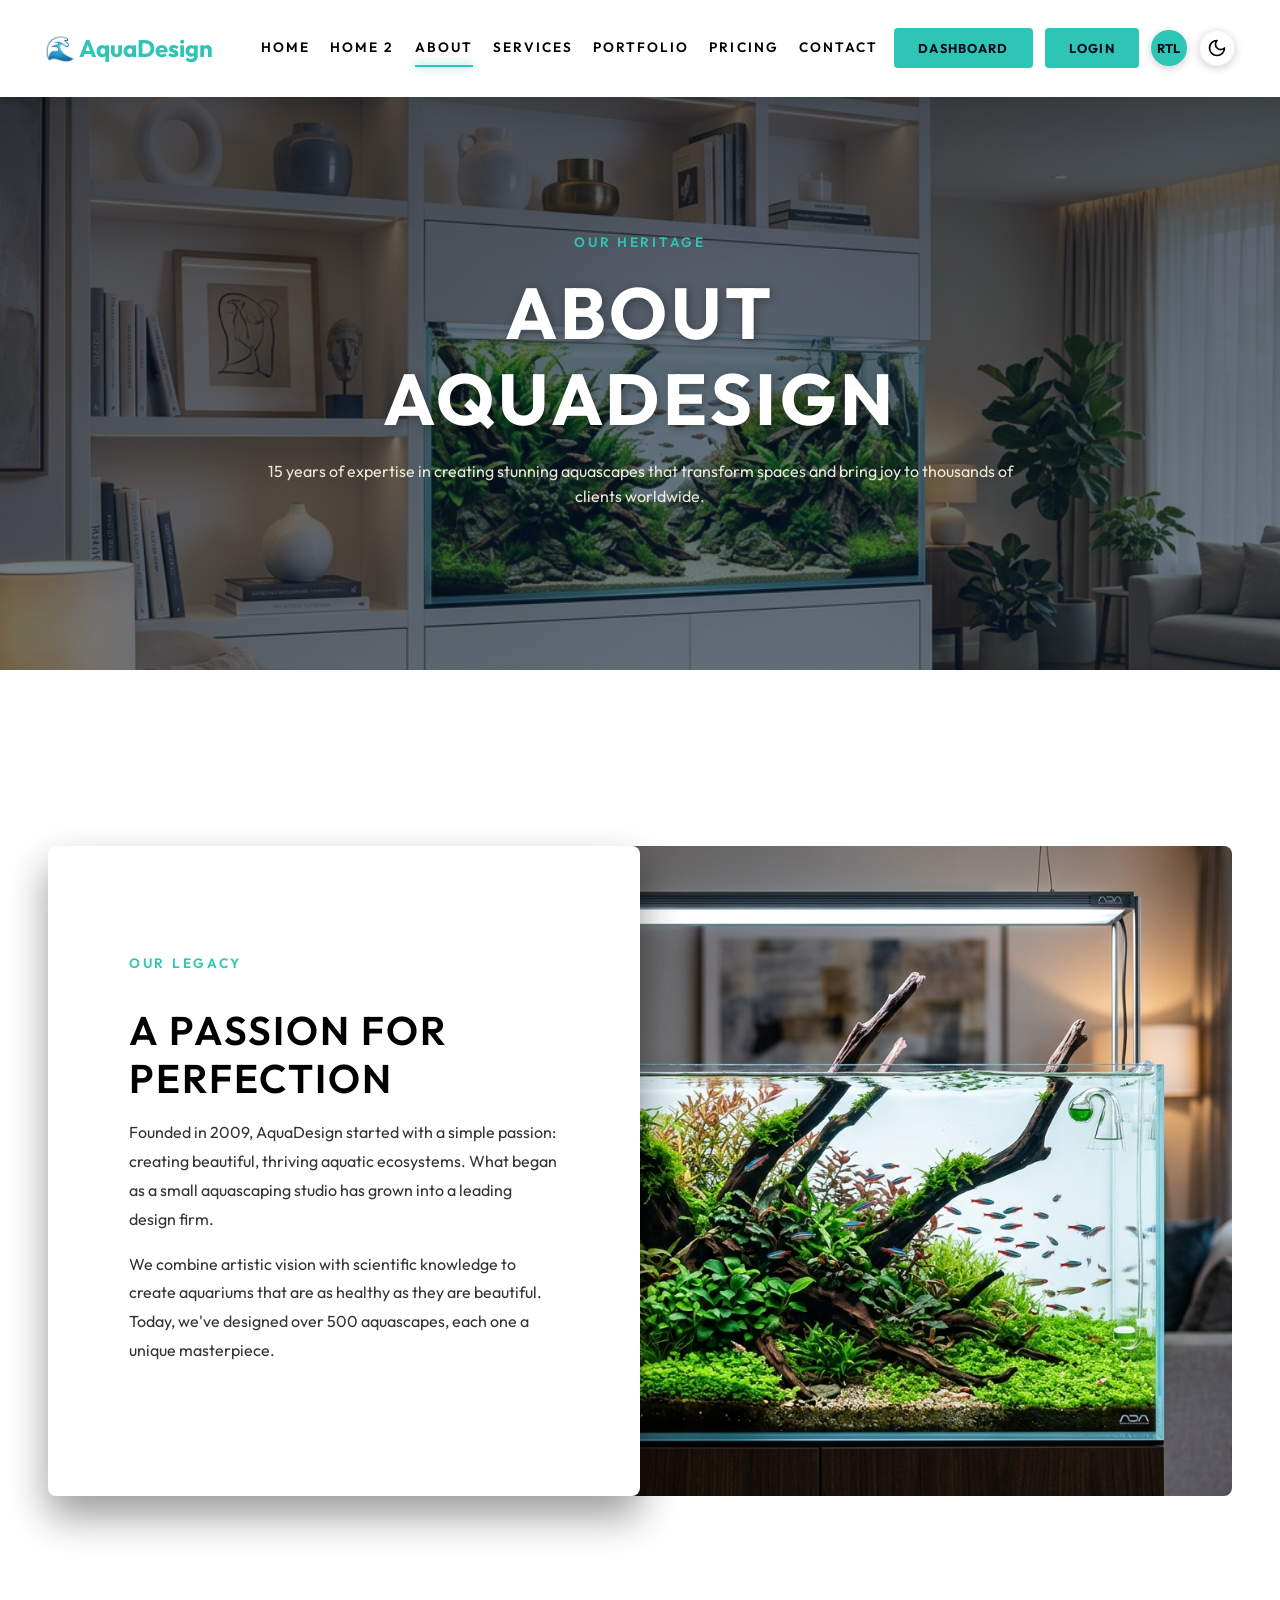
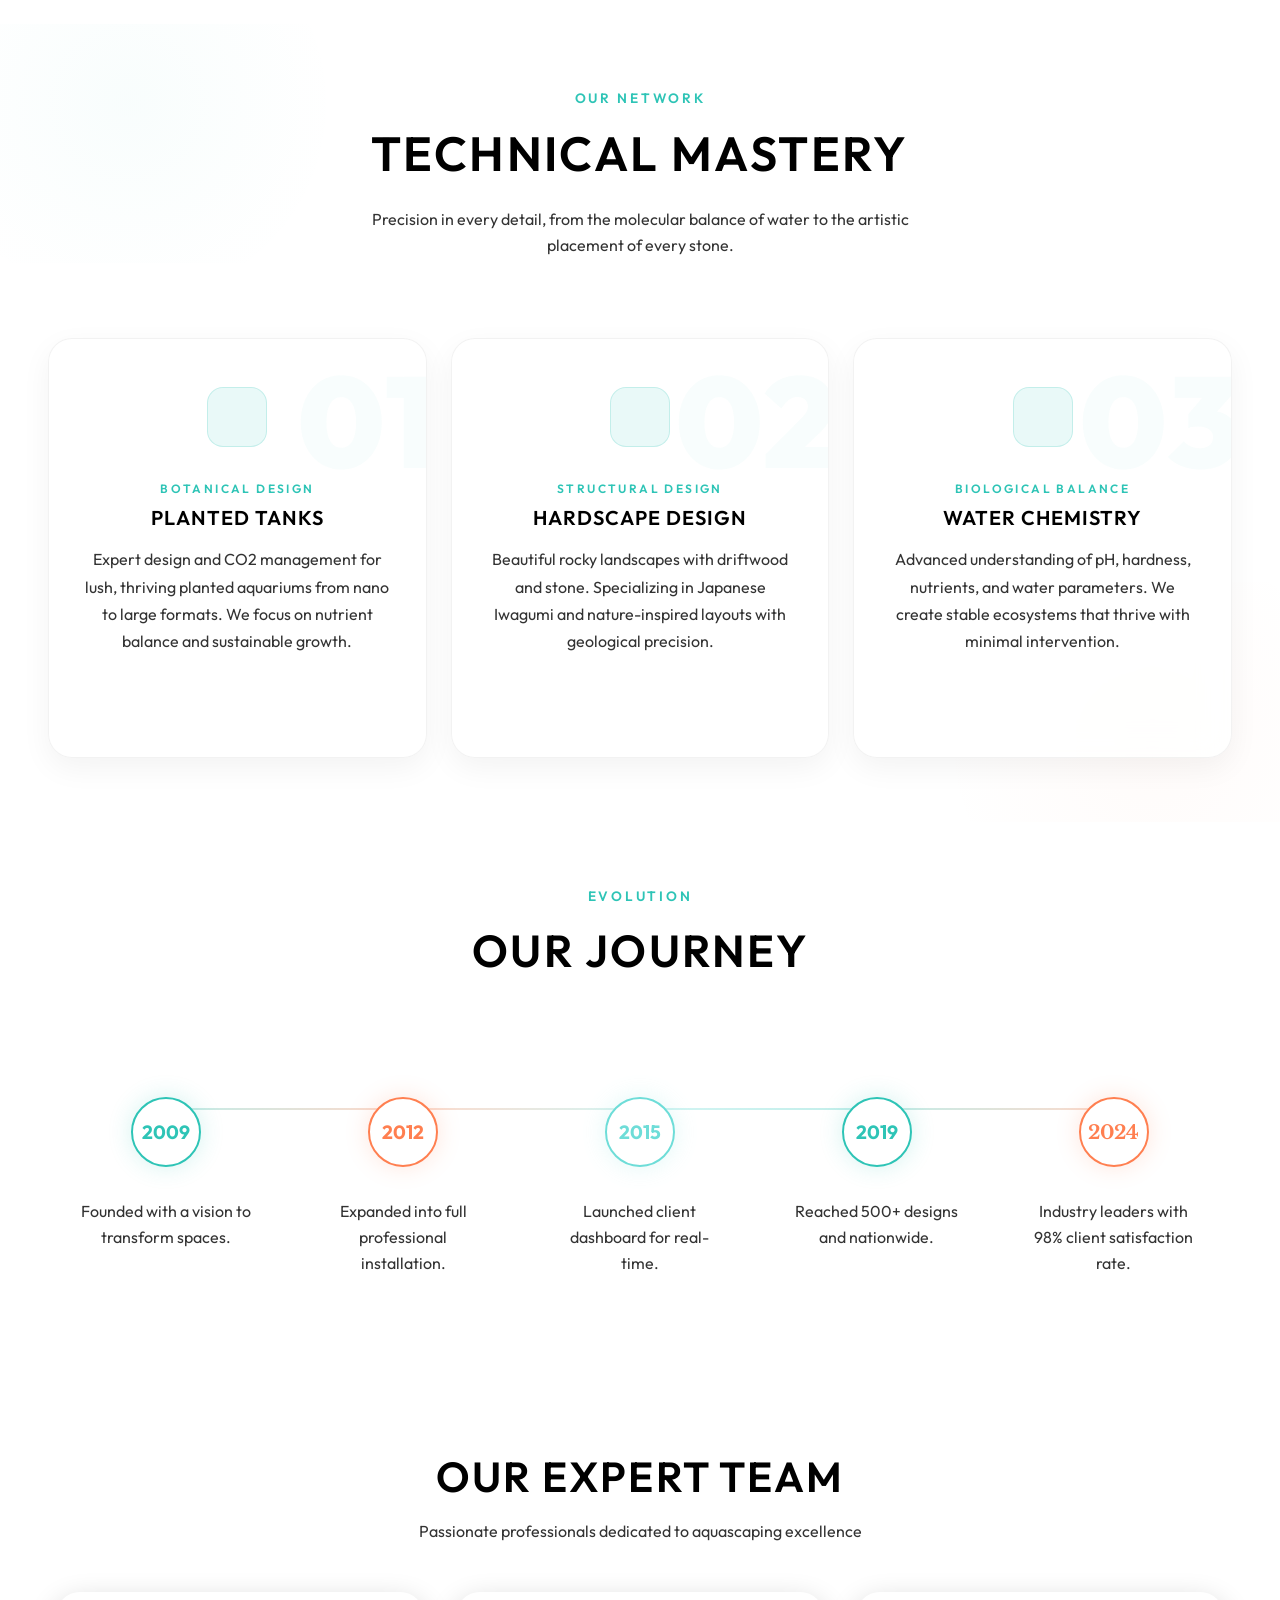
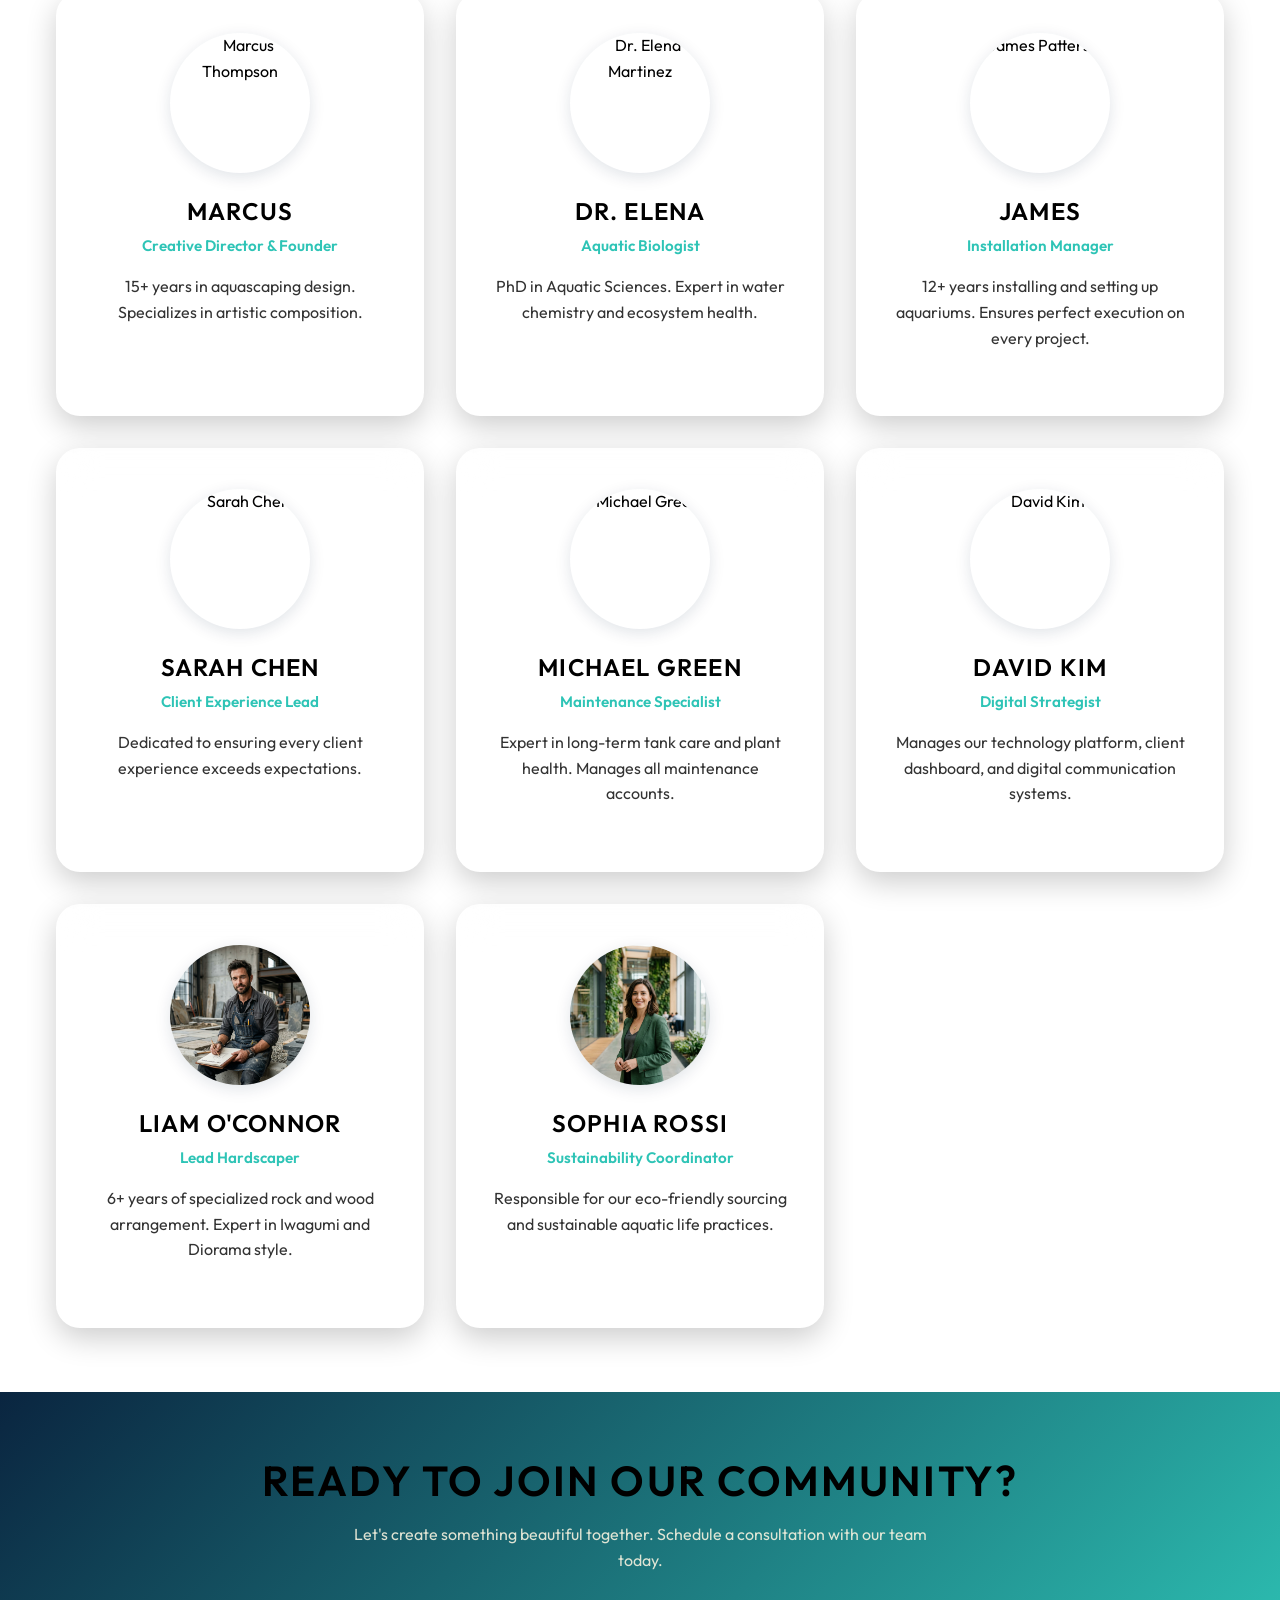
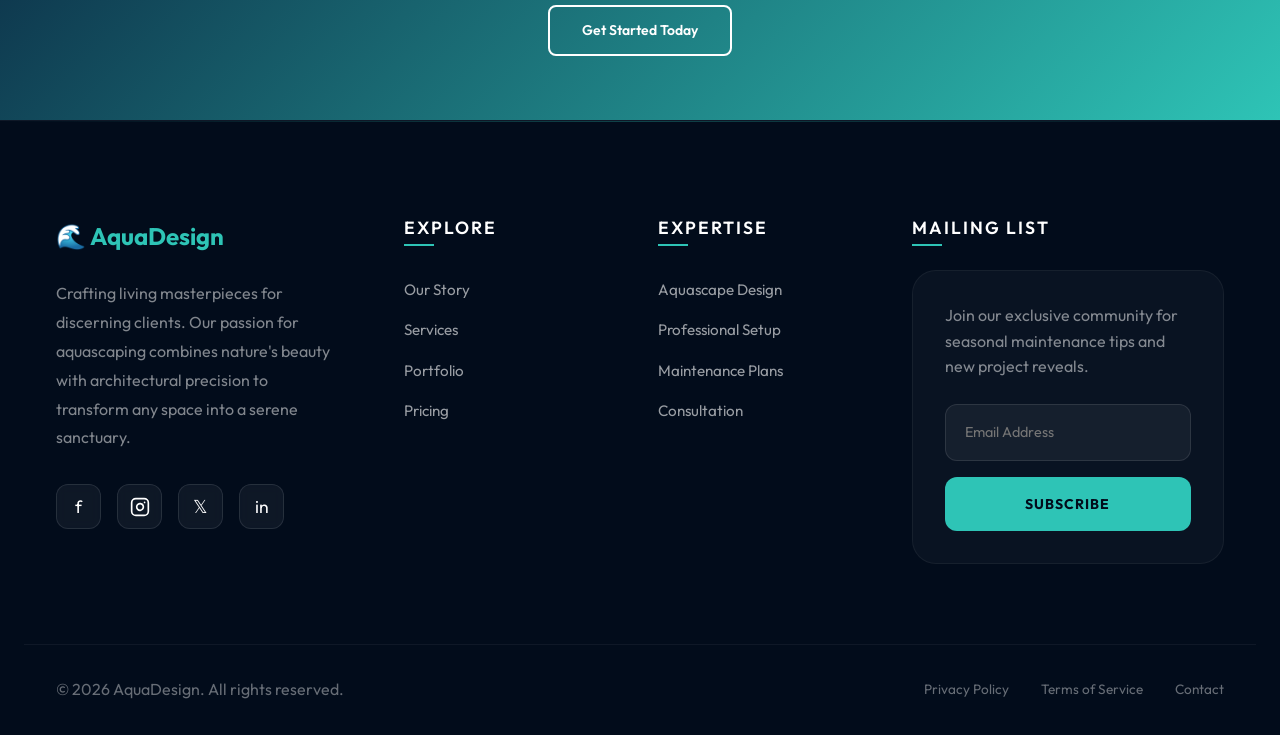
==== commit 78bc5606: "feat: add new pages and global stylesheet for redesigned project structure" ====
--- a/pages/about.html
+++ b/pages/about.html
@@ -660,7 +660,7 @@
   </section>
 
   <!-- CTA -->
-  <section
+  <section class="cta-dark-gradient"
     style="background: linear-gradient(135deg, #0A2540 0%, #2EC4B6 100%); padding: 4rem 2rem; color: white; text-align: center;">
     <div class="container-custom">
       <h2 style="color: var(--text-primary); margin-bottom: 1rem;">Ready to Join Our Community?</h2>
--- a/assets/css/style.css
+++ b/assets/css/style.css
@@ -2099,6 +2099,18 @@
   color: var(--primary-dark) !important;
 }
 
+
+.cta-dark-gradient .btn-white {
+  color: var(--white-pure) !important;
+  border-color: var(--white-pure) !important;
+  background: transparent !important;
+}
+
+.cta-dark-gradient .btn-white:hover {
+  background: var(--white-pure) !important;
+  color: var(--primary-dark) !important;
+}
+
 /* ============================================
    HERO BUTTONS SYNCHRONIZATION
    Ensures all hero buttons have a consistent, 
